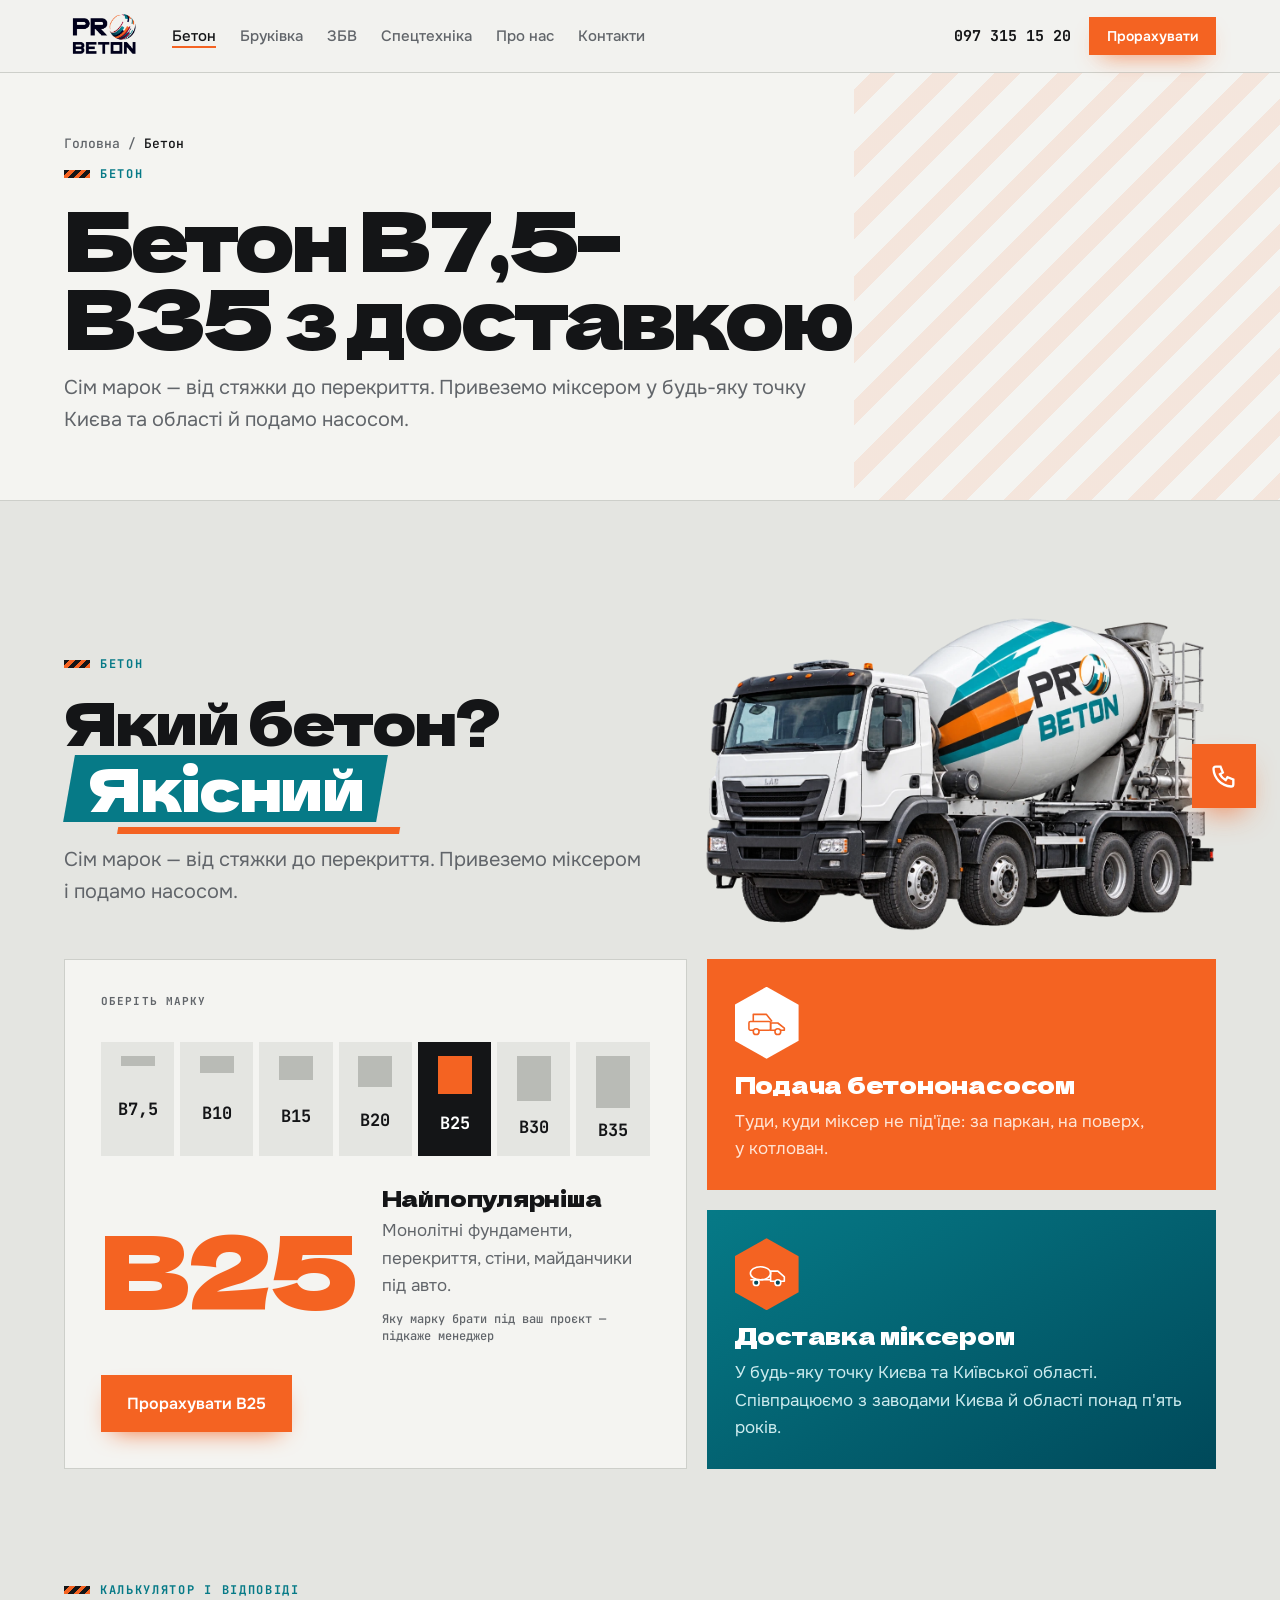
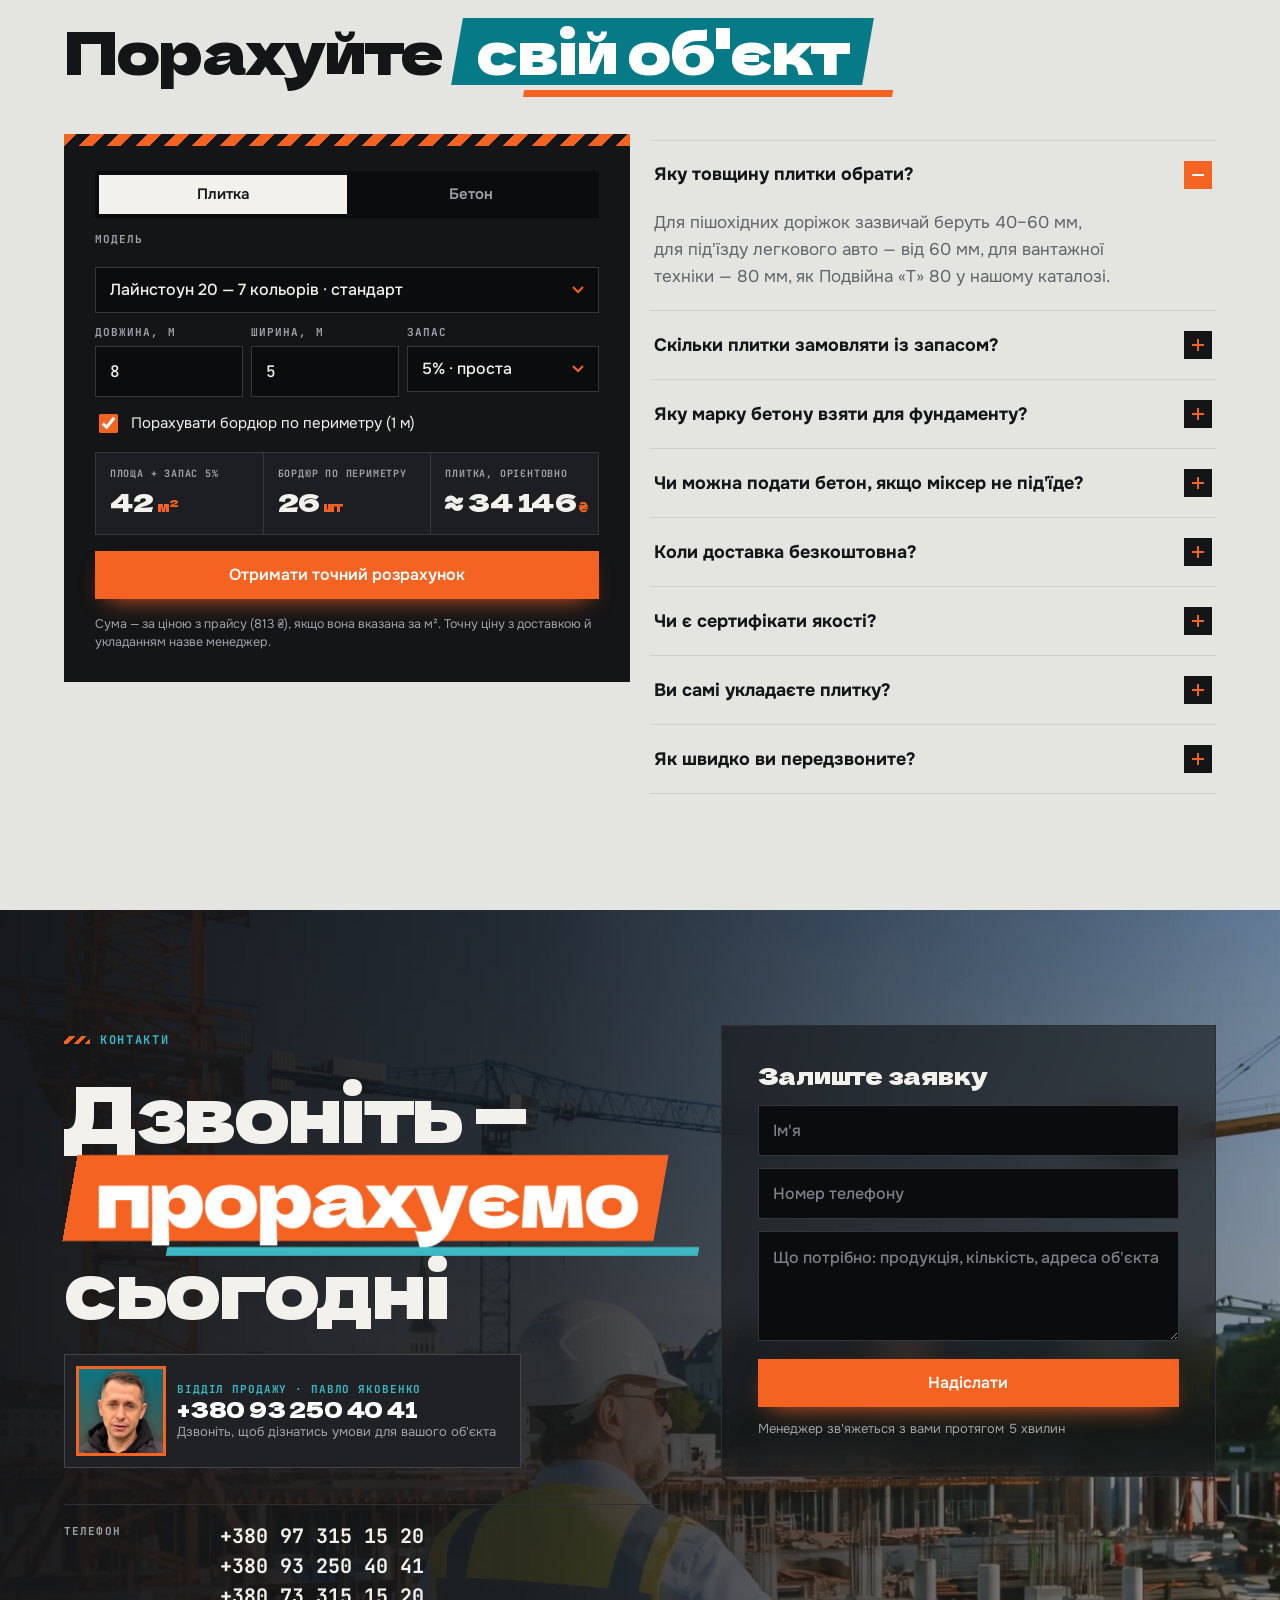
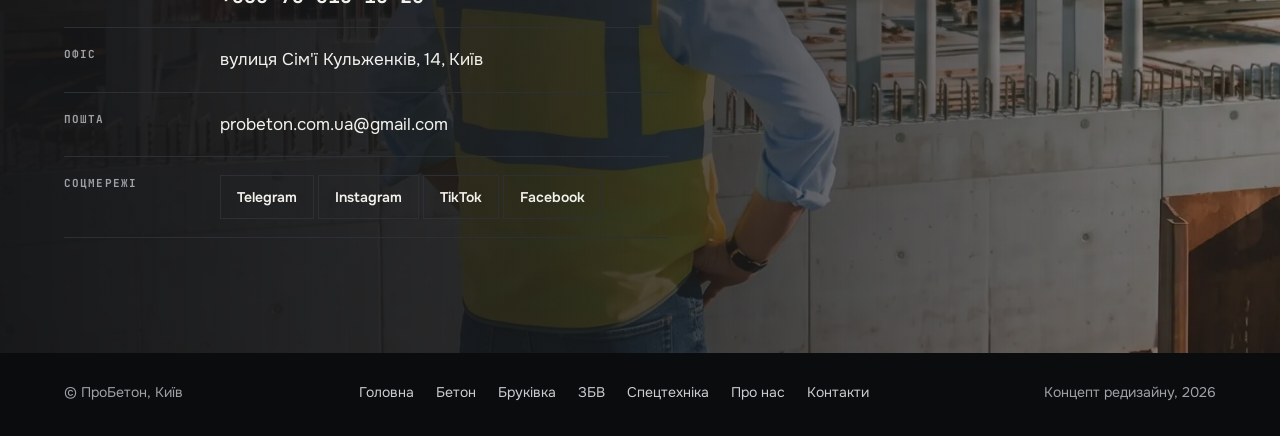
==== beton/index.html @ 4cb4966d "Фон контактів: інженер менший і лівіше, обличчя у вільному місці між карткою менеджера й формою Co-A" ====
<!doctype html>
<html lang="uk">
<head>
<meta charset="utf-8">
<meta name="viewport" content="width=device-width, initial-scale=1, viewport-fit=cover">
<title>Бетон В7,5–В35 з доставкою по Києву — ПроБетон</title>
<meta name="claude:viewport-fit-sides" content="cover">
<meta name="description" content="Бетон усіх марок від В7,5 до В35: доставка міксером і подача бетононасосом по Києву та Київській області.">
<link rel="preconnect" href="https://fonts.googleapis.com">
<link rel="preconnect" href="https://fonts.gstatic.com" crossorigin>
<link rel="stylesheet" href="https://fonts.googleapis.com/css2?family=Dela+Gothic+One&family=Geologica:wght@500;700;800;900&family=Onest:wght@400;500;600;700&family=JetBrains+Mono:wght@500;700&display=swap">
<style>
/* Layout: світлий «бетонний» сайт зі смугами-розділами на всю ширину; темні смуги — для техніки й контактів; помаранчевий — лише дії */
:root{
  --concrete:#E4E5E1;   /* фон — сухий бетон */
  --slab:#F4F4F1;       /* картки — свіжа плита */
  --asphalt:#141517;    /* темні розділи й текст */
  --asphalt-2:#1E2023;
  --mut:#61656A;
  --mut-d:#9EA2A7;
  --line:#CDCFCA;
  --line-d:#2C2F33;
  --signal:#F46322;     /* дії — помаранчевий з логотипу */
  --teal:#067A87;       /* другий акцент — петрольний з логотипу: мітки, інформаційні блоки */
  --teal-lt:#3DB7C2;    /* той самий відтінок для темного тла */
  --teal-deep:#00495A;
  --mark:#F46322;       /* розмітка — з 05.11.2026 помаранчева, як дії (жовтий #F6C21A прибрали: було строкато) */
  /* заголовки — широкий Dela Gothic One (один накреслення, уже жирне); Geologica — запасний для знаків, яких у Dela немає */
  --display:"Dela Gothic One","Geologica","Arial Black",system-ui,sans-serif;
  --body:"Onest","Segoe UI",system-ui,sans-serif;
  --mono:"JetBrains Mono",ui-monospace,Consolas,monospace;
  /* бічні поля: на телефоні 16px, на ширших екранах ростуть разом з вікном */
  --pad:max(16px,5vw,env(safe-area-inset-left,0px));
  --pad-r:max(16px,5vw,env(safe-area-inset-right,0px));
  color-scheme:light;
}
*{box-sizing:border-box}
html{scroll-behavior:smooth;scroll-padding-top:84px}
body{margin:0;overflow-x:clip;background:var(--concrete);color:var(--asphalt);font:400 17px/1.6 var(--body);-webkit-font-smoothing:antialiased}
img{max-width:100%}
[hidden]{display:none!important}
body::before{content:"";position:fixed;inset:0 0 auto;height:env(safe-area-inset-top,0px);z-index:60;background:var(--slab)}
.in{max-width:calc(1360px + 2 * var(--pad));margin:0 auto;padding-left:var(--pad);padding-right:var(--pad-r)}
h1,h2,h3,h4{font-family:var(--display);margin:0;line-height:1.05;text-wrap:balance}
/* у Dela лише одна товщина — не даємо браузеру домальовувати «жирний» */
html{font-synthesis-weight:none}
h2{font-size:clamp(32px,5vw,60px);font-weight:900;letter-spacing:-.03em}
h3{font-size:20px;font-weight:700;letter-spacing:-.01em}
p{margin:0}
a{color:inherit}
.eyebrow{font:700 12px/1 var(--mono);letter-spacing:.14em;text-transform:uppercase;color:var(--teal);display:inline-flex;gap:10px;align-items:center}
:is(.dark,.photo,.hero) .eyebrow{color:var(--teal-lt)}
.eyebrow::before{content:"";width:26px;height:8px;background:repeating-linear-gradient(-45deg,var(--mark) 0 4px,var(--asphalt) 4px 8px)}
.dark .eyebrow::before{background:repeating-linear-gradient(-45deg,var(--mark) 0 4px,transparent 4px 8px)}
.lead{font-size:clamp(17px,1.6vw,20px);color:var(--mut);max-width:58ch}
.dark .lead{color:var(--mut-d)}
.num{font-family:var(--mono);font-variant-numeric:tabular-nums}

.btn{display:inline-flex;align-items:center;justify-content:center;gap:10px;border:0;border-radius:999px;padding:16px 26px;font:600 16px/1 var(--body);cursor:pointer;text-decoration:none;transition:transform .15s ease,background .2s,box-shadow .2s;white-space:nowrap}
.btn:active{transform:scale(.97)}
.btn-or{background:var(--signal);color:#fff;box-shadow:0 10px 24px -12px var(--signal)}
.btn-or:hover{background:#ff7438}
.btn-line{background:transparent;color:inherit;box-shadow:inset 0 0 0 1.5px currentColor}
.btn-line:hover{background:rgba(127,127,127,.12)}
.btn svg{width:18px;height:18px}
:is(a,button,input,select):focus-visible{outline:2px solid var(--signal);outline-offset:3px}

/* ---------- шапка ---------- */
.top{position:sticky;top:env(safe-area-inset-top,0px);z-index:50;background:color-mix(in srgb,var(--slab) 88%,transparent);backdrop-filter:blur(12px);border-bottom:1px solid var(--line)}
.top .in{display:flex;align-items:center;gap:28px;height:72px}
.logo{font:900 20px/1 var(--display);letter-spacing:-.03em;text-decoration:none;display:flex;align-items:center;gap:8px}
.logo img{height:48px;width:auto;display:block}
.top nav{display:flex;gap:24px;font-weight:500;font-size:15px}
.top nav a{text-decoration:none;color:var(--mut);transition:color .2s}
.top nav a:hover{color:var(--asphalt)}
.top .r{margin-left:auto;display:flex;align-items:center;gap:18px}
.top .tel{font:700 15px/1 var(--mono);text-decoration:none}
.top .btn{padding:12px 18px;font-size:14px}

/* ---------- перший екран ---------- */
.hero{padding-block:clamp(40px,7vw,96px);position:relative;overflow:hidden}
/* фото з probeton.com.ua; затемнена лише ліва частина під текстом. Фото збільшене й зсунуте праворуч,
   щоб будівельник було видно в просвіті між текстом і карткою прорахунку */
.hero{color:#fff;background:
  linear-gradient(90deg,rgb(13,14,16) 0%,rgb(13,14,16) 18%,rgba(13,14,16,.88) 30%,rgba(13,14,16,.45) 45%,rgba(13,14,16,0) 59%),
  url(../img/fon-heroi-3.webp) 0% 35%/max(121%,calc((100svh - 60px) * 2.36)) auto no-repeat rgb(13,14,16)}
.hero .lead br.d{display:none}
@media (min-width:1041px){.hero .lead br.d{display:inline}.hero .lead{max-width:none}}
/* головні слова по черзі отримують помаранчеву плашку: бетон → бруківка → техніка */
.hero h1{isolation:isolate}
.cyc{isolation:isolate}
.cyc .w{display:inline-block;position:relative;padding:.02em .2em .1em;margin:0 -.06em;transition:color .4s ease}
.cyc .w::before{content:"";position:absolute;inset:0;z-index:-1;background:var(--signal);transform:skewX(-10deg) scaleX(0);transform-origin:left center;transition:transform .55s cubic-bezier(.7,0,.2,1)}
.cyc .w::after{content:"";position:absolute;left:18%;right:-6%;bottom:-.12em;height:.1em;z-index:-1;background:var(--teal);transform:skewX(-10deg) scaleX(0);transform-origin:left center;transition:transform .45s cubic-bezier(.7,0,.2,1)}
.cyc .w.on::before,.cyc .w.on::after{transform:skewX(-10deg) scaleX(1)}
.cyc .w.on{color:#fff}.cyc .w.on::after{transition-delay:.25s}
.photo .cyc .w.on::after{background:var(--teal-lt)}
.hero h1 .w{display:block;position:relative;width:fit-content;padding:.02em .22em .1em;margin-left:-.22em}
.hero h1 .w::before{content:"";position:absolute;inset:0;z-index:-1;background:var(--signal);transform:skewX(-10deg) scaleX(0);transform-origin:left center;transition:transform .55s cubic-bezier(.7,0,.2,1)}
.hero h1 .w::after{content:"";position:absolute;left:18%;right:-6%;bottom:-.12em;height:.1em;z-index:-1;background:var(--teal);transform:skewX(-10deg) scaleX(0);transform-origin:left center;transition:transform .45s cubic-bezier(.7,0,.2,1)}
.hero h1 .w.on::before{transform:skewX(-10deg) scaleX(1)}
.hero h1 .w.on::after{transform:skewX(-10deg) scaleX(1);transition-delay:.25s}
@media (prefers-reduced-motion:reduce){.hero h1 .w::before,.hero h1 .w::after{transition:none}}
.hero .eyebrow::before{background:repeating-linear-gradient(-45deg,var(--mark) 0 4px,transparent 4px 8px)}
.hero h1{text-shadow:0 6px 40px rgba(0,0,0,.35)}
.hero h1 span.s{color:var(--signal)}
.hero .lead{color:#D9DBDE}
.hero .trust{color:#C3C6CA}
.hero .calc{box-shadow:0 40px 80px -30px rgba(0,0,0,.8),0 0 0 1px rgba(255,255,255,.1);background:rgba(20,21,23,.86);backdrop-filter:blur(14px);-webkit-backdrop-filter:blur(14px)}
.stats-band .stats{margin-top:0;border-top:0;border-bottom:1px solid var(--line)}
.stats-band .stat{padding:clamp(28px,4vw,48px) 12px;text-align:center}
.hero .in{display:grid;grid-template-columns:1.25fr .9fr;gap:clamp(24px,4vw,64px);align-items:start;position:relative;z-index:1}
.hero h1{font-size:clamp(48px,9vw,118px);font-weight:900;letter-spacing:-.045em;line-height:.92;margin-top:22px}
.hero h1 .o{color:var(--signal)}
.hero h1 .s{display:block;font-size:max(18px,.34em);letter-spacing:-.02em;line-height:1.1;font-weight:700;color:var(--mut);margin-top:18px}
.hero .lead{margin-top:26px}
.hero .ctas{display:flex;gap:12px;flex-wrap:wrap;margin-top:32px}
.trust{display:flex;flex-wrap:wrap;gap:8px 22px;margin-top:30px;font-size:14px;color:var(--mut)}
.trust span{display:inline-flex;gap:8px;align-items:center}
.trust span::before{content:"";width:7px;height:7px;background:var(--signal);border-radius:2px}

/* калькулятор */
.calc{background:var(--asphalt);color:#F2F1EC;border-radius:24px;padding:24px;display:grid;gap:18px;box-shadow:0 40px 80px -40px rgba(0,0,0,.6);position:relative}
.calc::before{content:"";position:absolute;left:24px;right:24px;top:-6px;height:12px;border-radius:6px;background:repeating-linear-gradient(-45deg,var(--mark) 0 10px,var(--asphalt) 10px 20px)}
.calc h3{font-size:22px}
.calc .hint{font-size:14px;color:var(--mut-d);margin-top:6px}
.tabs{display:grid;grid-template-columns:1fr 1fr;background:#0B0C0D;border-radius:999px;padding:4px}
.tab{border:0;background:transparent;color:var(--mut-d);font:600 15px/1 var(--body);padding:12px;border-radius:999px;cursor:pointer;transition:background .2s,color .2s}
.tab[aria-selected="true"]{background:#F2F1EC;color:var(--asphalt)}
.calc .lbl{font:700 11px/1 var(--mono);letter-spacing:.1em;text-transform:uppercase;color:var(--mut-d);display:block;margin-bottom:10px}
.chips{display:flex;flex-wrap:wrap;gap:6px}
.chip{border:1px solid #34373C;background:transparent;color:#F2F1EC;font:700 13px/1 var(--mono);padding:9px 11px;border-radius:9px;cursor:pointer;transition:background .15s,border-color .15s}
.chip:hover{border-color:#6A6E74}
.chip[aria-pressed="true"]{background:var(--signal);border-color:var(--signal);color:#fff}
.vol{display:flex;align-items:center;gap:14px}
.vol input{flex:1;min-width:0;accent-color:var(--signal)}
.vol output{font:700 24px/1 var(--mono);min-width:6ch;text-align:right}
.check{display:flex;gap:10px;align-items:center;font-size:15px;cursor:pointer}
.check input{width:19px;height:19px;accent-color:var(--signal)}
.two{display:grid;grid-template-columns:1fr 1fr;gap:8px}
.field{width:100%;background:#0B0C0D;border:1px solid #34373C;border-radius:12px;color:#F2F1EC;font:500 16px/1 var(--body);padding:14px}
.field::placeholder{color:#7C8086}
.calc .btn{width:100%}
.calc .sum{font:500 13px/1.4 var(--mono);color:var(--mut-d)}
.ok{background:#13281C;border:1px solid #2E6043;color:#C3EDD2;border-radius:12px;padding:14px;font-size:14px}

/* цифри */
.stats{margin-top:clamp(40px,6vw,80px);border-top:1px solid var(--line);position:relative;z-index:1}
.stats .in{display:grid;grid-template-columns:repeat(4,1fr)}
.stat{padding:28px 24px 30px 0;border-right:1px solid var(--line);min-width:0}
.stat + .stat{padding-left:24px}
.stat:last-child{border-right:0}
.stat b{display:block;font:900 clamp(26px,3.6vw,50px)/1 var(--display);letter-spacing:-.04em;white-space:nowrap}
.stat b small{font-size:.42em;color:var(--signal);letter-spacing:0;margin-left:2px}
.stat span{display:block;margin-top:10px;color:var(--mut);font-size:15px}

/* біжучий рядок */
.ticker{background:var(--signal);color:#fff;overflow:hidden;white-space:nowrap;border-block:2px solid var(--asphalt)}
.ticker div{display:inline-flex;gap:40px;padding-block:16px;font:900 clamp(18px,2.4vw,28px)/1 var(--display);letter-spacing:-.01em;animation:run 32s linear infinite}
.ticker span{display:inline-flex;gap:40px;align-items:center}
.ticker span::after{content:"";width:14px;height:14px;background:var(--asphalt);transform:rotate(45deg)}
@keyframes run{to{transform:translateX(-50%)}}

/* розділи */
.band{padding-block:clamp(64px,9vw,120px)}
.band-head{display:grid;grid-template-columns:1fr auto;gap:24px;align-items:end;margin-bottom:clamp(32px,4vw,56px)}
.band-head > div{display:grid;gap:18px;min-width:0}
.dark{background:var(--asphalt);color:#F2F1EC}

/* ---------- бетон ---------- */
.beton{display:grid;grid-template-columns:1.1fr .9fr;gap:20px}
.grades{background:var(--slab);border:1px solid var(--line);border-radius:24px;padding:clamp(20px,3vw,36px);display:grid;gap:26px;min-width:0}
.gscale{display:grid;grid-template-columns:repeat(7,1fr);gap:6px}
.g{border:0;cursor:pointer;border-radius:12px;padding:14px 4px 12px;background:var(--concrete);display:grid;gap:10px;justify-items:center;font:700 clamp(13px,1.5vw,17px)/1 var(--mono);color:var(--asphalt);transition:background .2s,color .2s,transform .15s}
.g i{display:block;width:100%;max-width:34px;border-radius:4px;background:#B9BBB6;transition:background .2s}
.g:hover{transform:translateY(-2px)}
.g[aria-pressed="true"]{background:var(--asphalt);color:#fff}
.g[aria-pressed="true"] i{background:var(--signal)}
.gout{display:grid;grid-template-columns:auto 1fr;gap:20px 28px;align-items:center}
.gout .big{font:900 clamp(56px,8vw,104px)/.9 var(--display);letter-spacing:-.05em;color:var(--signal)}
.gout h3{font-size:22px}
.gout p{color:var(--mut);margin-top:8px}
.gout small{display:block;margin-top:12px;font:500 12px/1.4 var(--mono);color:var(--mut)}
.side{display:grid;gap:20px}
.feat{border-radius:24px;padding:28px;display:grid;gap:12px;align-content:start;min-width:0}
.feat.or{background:var(--signal);color:#fff}
.feat.or p{color:#FFE5D6}
.feat.sl{background:linear-gradient(150deg,var(--teal) 0%,var(--teal-deep) 100%);color:#fff}
.feat.sl p{color:#CDEBEE}
.feat.sl svg *{stroke:#fff}
.feat.sl svg circle{fill:var(--teal-deep)}
.feat h3{font-size:24px}
.feat svg{width:54px;height:36px}

/* ---------- бруківка ---------- */
.show{display:grid;grid-template-columns:1.3fr 1fr;border-radius:28px;overflow:hidden;background:var(--slab);border:1px solid var(--line);margin-bottom:24px}
.pave{min-height:460px;position:relative;background:#2A2B2D;overflow:hidden}
/* двір: справжній фрагмент викладки з каталогу, повторений у реальному масштабі (--bs — ширина одного фрагмента) */
.pave .tex{position:absolute;inset:0;background-repeat:repeat;background-position:center;background-size:var(--bs,50%) auto;transition:opacity .35s ease}
.pave .tex.fade{opacity:0}
.msel{display:flex;flex-wrap:wrap;gap:6px}
.msel button{border:1px solid var(--line);background:var(--concrete);font:700 13px/1 var(--body);padding:9px 12px;cursor:pointer;color:var(--asphalt);white-space:nowrap;transition:background .2s,color .2s,border-color .2s}
.msel button:hover{border-color:var(--signal)}
.msel button[aria-pressed="true"]{background:var(--signal);border-color:var(--signal);color:#fff}
.hsel[hidden]{display:none}
/* телефон: моделі в один ряд, квадратики кольорів — як у картках каталогу */
@media (max-width:680px){
  .msel{display:grid;grid-template-columns:repeat(4,minmax(0,1fr));gap:4px}
  .msel button{font-size:11px;line-height:1.15;padding:8px 2px;white-space:normal;text-align:center;letter-spacing:-.01em;min-width:0}
  .sws{gap:6px}
  .sws .sw{width:30px;height:30px;border-width:2px}
}
.pave img.fade{opacity:0}
.pave .lab{position:absolute;left:20px;bottom:20px;z-index:1;background:rgba(20,21,23,.82);color:#fff;border-radius:999px;padding:10px 16px;font:700 13px/1 var(--mono);backdrop-filter:blur(6px)}
.show .info{padding:clamp(24px,3vw,44px);display:grid;gap:18px;align-content:start;min-width:0}
.show h3{font-size:clamp(30px,3.4vw,44px);font-weight:900;letter-spacing:-.03em}
.show .info > p{color:var(--mut)}
.sws{display:flex;flex-wrap:wrap;gap:10px}
.sw{width:48px;height:48px;border-radius:12px;border:3px solid var(--slab);background-size:300%;background-position:center;box-shadow:0 0 0 1px var(--line);cursor:pointer;padding:0;transition:transform .15s,box-shadow .15s}
.sw:hover{transform:scale(1.08)}
.sw[aria-pressed="true"]{box-shadow:0 0 0 2px var(--asphalt)}
.cname{font-size:15px;color:var(--mut)} .cname b{color:var(--asphalt);text-transform:capitalize}
.hsel{display:inline-grid;grid-template-columns:1fr 1fr;background:var(--concrete);border-radius:999px;padding:4px;justify-self:start}
.hsel button{border:0;background:transparent;font:700 13px/1 var(--mono);padding:10px 16px;border-radius:999px;cursor:pointer;color:var(--mut)}
.hsel button[aria-pressed="true"]{background:var(--asphalt);color:#fff}
.price{display:flex;align-items:baseline;gap:12px;flex-wrap:wrap}
.price b{font:900 44px/1 var(--display);letter-spacing:-.03em}
.price span{font:500 13px/1.3 var(--mono);color:var(--mut)}

.filters{display:flex;flex-wrap:wrap;gap:8px;margin-bottom:18px}
.fl{border:1px solid var(--line);background:var(--slab);font:600 14px/1 var(--body);padding:11px 16px;border-radius:999px;cursor:pointer;color:var(--asphalt)}
.fl[aria-pressed="true"]{background:var(--asphalt);border-color:var(--asphalt);color:#fff}
.grid{display:grid;grid-template-columns:repeat(auto-fill,minmax(min(100%,250px),1fr));gap:14px}
.card{background:var(--slab);border:1px solid var(--line);border-radius:20px;padding:14px 14px 18px;display:grid;gap:12px;align-content:start;transition:transform .45s cubic-bezier(.22,.61,.36,1),box-shadow .45s ease;min-width:0}
.card:hover{transform:translateY(-4px);box-shadow:0 20px 40px -24px rgba(0,0,0,.35)}
.card .ph{aspect-ratio:16/10;max-width:100%;border-radius:12px;position:relative;overflow:hidden}
.card .ph{background:#fff}
.card .ph img{width:100%;height:100%;object-fit:cover;display:block;transition:transform .8s cubic-bezier(.22,.61,.36,1)}
.card .ph.fit img{object-fit:contain;padding:10px}
.ph.tex{background-repeat:repeat;background-position:center;transition:opacity .25s ease}
.card:hover .ph img{transform:scale(1.06)}
.card .dims{font:500 12px/1 var(--mono);color:var(--mut)}
.card h4{font:700 17px/1.25 var(--body)}
.dots{display:flex;gap:6px;flex-wrap:wrap}
.dots i{width:16px;height:16px;border-radius:50%;box-shadow:inset 0 0 0 1px rgba(0,0,0,.15)}
.card .bot{display:flex;justify-content:space-between;align-items:center;gap:10px;padding-top:12px;border-top:1px dashed var(--line)}
.card .bot b{font:900 20px/1 var(--display);letter-spacing:-.02em}
.card .bot b.q{font:600 14px/1.2 var(--body);color:var(--mut)}
.card .add{border:0;background:var(--asphalt);color:#fff;width:40px;height:40px;border-radius:50%;cursor:pointer;font-size:20px;line-height:1;flex:none}
.card .add:hover{background:var(--signal)}
.foot-note{margin-top:18px;font:500 12px/1.5 var(--mono);color:var(--mut)}

/* ---------- ЗБВ ---------- */
.zbv{display:grid;grid-template-columns:repeat(3,1fr);gap:14px}
.zb{background:var(--slab);border:1px solid var(--line);border-radius:24px;padding:26px;display:grid;gap:16px;align-content:start;min-width:0}
.zb svg{width:100%;height:120px}
.zb p{color:var(--mut);font-size:15px}

/* ---------- техніка ---------- */
.fleet{display:grid;grid-template-columns:repeat(3,1fr);gap:1px;background:var(--line-d);border:1px solid var(--line-d);border-radius:28px;overflow:hidden}
.mach{background:var(--asphalt);padding:clamp(22px,2.6vw,34px);display:grid;gap:14px;align-content:start;transition:background .25s;min-width:0}
.mach:hover{background:var(--asphalt-2)}
.mach svg{width:84px;height:52px}
.mach h3{font-size:22px}
.mach p{color:var(--mut-d);font-size:15px}
.mach a{font-weight:600;font-size:15px;color:var(--signal);text-decoration:none;margin-top:4px}
.mach.hl{background:var(--signal);color:#fff}
.mach.hl p{color:#FFE5D6}
.mach.hl a{color:#fff}
.mach.hl svg *{stroke:#fff}

/* ---------- як працюємо ---------- */
.flow{display:grid;grid-template-columns:repeat(4,1fr);gap:14px;counter-reset:f;list-style:none;padding:0;margin:0}
.flow li{counter-increment:f;background:var(--slab);border:1px solid var(--line);border-radius:24px;padding:26px;display:grid;gap:12px;align-content:start;position:relative;min-width:0}
.flow li::before{content:counter(f,decimal-leading-zero);font:700 15px/1 var(--mono);color:var(--signal)}
.flow li p{color:var(--mut);font-size:15px}
.flow li.now{background:var(--asphalt);color:#fff;border-color:var(--asphalt)}
.flow li.now p{color:var(--mut-d)}
.flow .t{font:900 34px/1 var(--display);letter-spacing:-.03em}

/* нам довіряють */
.partners{padding-block:clamp(56px,7vw,100px) clamp(24px,3vw,40px)}
.partners-head{display:grid;justify-items:center;text-align:center;gap:18px;margin-bottom:clamp(28px,4vw,48px)}
.pmq{overflow:hidden;border-block:1px solid var(--line);padding-block:28px;-webkit-mask-image:linear-gradient(90deg,transparent,#000 8%,#000 92%,transparent);mask-image:linear-gradient(90deg,transparent,#000 8%,#000 92%,transparent)}
.pmq-row{display:inline-flex;gap:20px;padding-right:20px;white-space:nowrap;animation:run 40s linear infinite}
.pmq:hover .pmq-row{animation-play-state:paused}
.pl{display:inline-flex;align-items:center;justify-content:center;min-width:240px;height:96px;padding:0 32px;background:var(--slab);border:1px solid var(--line);font:800 20px/1 var(--display);color:#8F949A;transition:color .2s,border-color .2s}
.pl:hover{color:var(--asphalt);border-color:var(--signal)}
@media (prefers-reduced-motion:reduce){.pmq-row{animation:none}}

/* переваги */
.partners-head .lead{max-width:60ch}
.adv{display:grid;grid-template-columns:repeat(3,minmax(0,1fr));gap:20px}
.advc{display:flex;gap:22px;align-items:flex-start;background:var(--slab);border:1px solid var(--line);padding:clamp(24px,2.6vw,36px);transition:background .4s ease,border-color .4s ease,color .4s ease,transform .45s cubic-bezier(.22,.61,.36,1);min-width:0}
.advc > div{display:grid;gap:12px;min-width:0;flex:1}
.advc small{display:flex;align-items:center;gap:14px;font:700 14px/1 var(--mono);color:var(--mut)}
.advc small::after{content:"";flex:1;height:1px;background:var(--line)}
.advc h3{font:800 clamp(20px,1.8vw,25px)/1.15 var(--display);letter-spacing:-.02em}
.advc p{color:var(--mut);font-size:16px;line-height:1.55}
.advi{flex:none;width:60px;height:60px;display:grid;place-items:center;background:#FDE6DA;color:var(--signal);transition:background .3s,color .3s}
.advi svg{width:26px;height:26px;fill:none;stroke:currentColor;stroke-width:1.8;stroke-linecap:round;stroke-linejoin:round}
.advc:hover{background:var(--signal);border-color:var(--signal);color:#fff;transform:translateY(-4px)}
.advc:hover p,.advc:hover small{color:#FFE5D6}
.advc:hover small::after{background:rgba(255,255,255,.4)}
.advc:hover .advi{background:#fff;color:var(--signal)}
@media (max-width:1040px){.adv{grid-template-columns:1fr 1fr}}
@media (max-width:640px){.adv{grid-template-columns:1fr}.advc{gap:16px}}

/* як ми працюємо — кроки з перемиканням; на телефоні замість кнопок кроків — стрілки */
.stp-nav{display:none;align-items:center;gap:10px}
.stp-arr{flex:none;width:52px;height:52px;border:0;background:var(--signal);color:#fff;display:grid;place-items:center;cursor:pointer;transition:background .3s ease}
.stp-arr:active{background:#ff7438}
.stp-arr svg{width:24px;height:24px;fill:none;stroke:currentColor;stroke-width:2.4;stroke-linecap:round;stroke-linejoin:round}
.stp-cap{flex:1;display:grid;gap:4px;text-align:center;color:#fff;min-width:0}
.stp-cap b{font-size:18px;letter-spacing:.06em}
.stp-cap span{font-size:13px;color:#D7D9DC}
@media (max-width:1040px){.stp-tabs{display:none!important}.stp-nav{display:flex}}
.stp{display:grid;gap:18px}
.stp-tabs{display:grid;grid-template-columns:repeat(4,minmax(0,1fr));gap:14px}
.stp-tab{display:flex;align-items:center;gap:16px;padding:20px;text-align:left;cursor:pointer;color:#fff;font:inherit;background:rgba(255,255,255,.1);border:1px solid rgba(255,255,255,.18);backdrop-filter:blur(14px);-webkit-backdrop-filter:blur(14px);transition:background .25s,border-color .25s,transform .25s;position:relative;overflow:hidden;min-width:0}
.stp-tab:hover{background:rgba(255,255,255,.18);transform:translateY(-2px)}
.stp-tab span{display:grid;gap:6px;min-width:0}
.stp-tab small{font:700 12px/1 var(--mono);letter-spacing:.14em;text-transform:uppercase;color:#C3C6CA}
.stp-tab b{font:800 19px/1.15 var(--display)}
.stp-tab.on{background:var(--signal);border-color:var(--signal)}
.stp-tab.on small{color:#FFE5D6}
.stp-tab::after{content:"";position:absolute;left:0;bottom:0;height:3px;width:0;background:var(--asphalt)}
.stp-tab.on.run::after{animation:stpbar var(--stp-dur,6s) linear forwards}
@keyframes stpbar{to{width:100%}}
.stp-ic{flex:none;width:48px;height:48px;display:grid;place-items:center;background:rgba(255,255,255,.14)}
.stp-tab.on .stp-ic{background:var(--asphalt)}
.stp-ic svg{width:24px;height:24px;fill:none;stroke:currentColor;stroke-width:1.8;stroke-linecap:round;stroke-linejoin:round}
.stp-panel{display:grid;grid-template-columns:minmax(0,.75fr) minmax(0,1.6fr);background:var(--slab);color:var(--asphalt);min-height:340px}
.stp-side{background:var(--asphalt);color:#fff;padding:clamp(28px,4vw,56px);display:flex;flex-direction:column;align-items:flex-start;gap:16px}
.stp-n{font:900 clamp(72px,9vw,128px)/.85 var(--display);letter-spacing:-.05em;color:var(--signal)}
.stp-ic.big{width:72px;height:72px;background:var(--mark);color:var(--asphalt);margin-top:8px}
.stp-ic.big svg{width:34px;height:34px}
.stp-side small{margin-top:auto;font:700 12px/1 var(--mono);letter-spacing:.16em;text-transform:uppercase;color:#9A9EA3}
.stp-side span{font:800 22px/1.2 var(--display)}
.stp-body{padding:clamp(28px,4vw,56px);display:grid;gap:20px;align-content:start}
.stp-body h3{font:900 clamp(30px,3.4vw,46px)/1 var(--display);letter-spacing:-.03em}
.stp-body p{font-size:clamp(16px,1.4vw,19px);line-height:1.55;color:var(--mut);max-width:62ch}
.stp-ok{list-style:none;margin:8px 0 0;padding:0;display:grid;grid-template-columns:repeat(3,minmax(0,1fr));gap:12px}
.stp-ok li{display:flex;align-items:center;gap:10px;background:#fff;border:1px solid var(--line);padding:16px 18px;font-weight:600;font-size:15px;min-width:0}
.stp-ok li::before{content:"";flex:none;width:18px;height:10px;border-left:2.5px solid var(--signal);border-bottom:2.5px solid var(--signal);transform:rotate(-45deg) translate(2px,-2px)}
.stp-side > *,.stp-body > *{transition:opacity .25s ease,translate .25s ease}
.stp-panel.swap .stp-side > *,.stp-panel.swap .stp-body > *{opacity:0;translate:0 10px}
@media (max-width:1040px){
  .stp-tabs{grid-template-columns:repeat(4,minmax(220px,1fr));overflow-x:auto;scroll-snap-type:x mandatory;padding-bottom:4px}
  .stp-tab{scroll-snap-align:start}
  .stp-panel{grid-template-columns:1fr}
  .stp-side{flex-direction:row;flex-wrap:wrap;align-items:center}
  .stp-side small{margin-top:0;width:100%}
  .stp-ok{grid-template-columns:1fr}
}

/* фото-розділи: оригінальні фони з probeton.com.ua без розмиття */
.photo{color:#fff;background:linear-gradient(180deg,rgba(14,15,17,.35) 0%,rgba(14,15,17,.55) 45%,rgba(14,15,17,.92) 100%),url(../img/fon-komanda.webp) center 30%/cover no-repeat var(--asphalt);padding-top:clamp(120px,18vw,260px)}
.photo .eyebrow::before{background:repeating-linear-gradient(-45deg,var(--mark) 0 4px,transparent 4px 8px)}
.photo h2{text-shadow:0 4px 30px rgba(0,0,0,.4)}
.photo .flow li{background:rgba(255,255,255,.1);border-color:rgba(255,255,255,.18);backdrop-filter:blur(14px);-webkit-backdrop-filter:blur(14px);color:#fff}
.photo .flow li p{color:#D7D9DC}
.photo .flow li.now{background:var(--signal);border-color:var(--signal)}
.photo .flow li.now::before{color:#fff}
.photo .flow li.now p{color:#FFE5D6}
#kontakty{background:linear-gradient(90deg,rgba(20,21,23,.96) 0%,rgba(20,21,23,.82) 42%,rgba(20,21,23,.25) 100%),url(../img/fon-krany-2.webp) calc(36vw - 557px) center/auto 100% no-repeat var(--asphalt)}
/* якщо перед контактами блок з фото («Як ми працюємо») — контакти на суцільному тлі, щоб не йшли два фото поспіль */
#kontakty.plain{background:var(--asphalt)}
#kontakty .form{background:rgba(20,21,23,.62);backdrop-filter:blur(16px);-webkit-backdrop-filter:blur(16px);align-self:start}
.lines .v.soc{display:flex}

/* ---------- про нас ---------- */
.about > *{min-width:0}
.about{display:grid;grid-template-columns:minmax(0,1fr);gap:clamp(36px,4.5vw,64px);align-items:start}
.story{display:grid;grid-template-columns:1.15fr 1fr;gap:14px clamp(24px,5vw,80px);font-size:18px;align-items:start}
.story p:first-child{grid-row:span 2}
.story p{color:var(--mut)}
.story p:first-child{color:var(--asphalt);font-size:clamp(20px,2vw,24px);line-height:1.45;font-weight:500}
.team{display:grid;grid-template-columns:repeat(3,1fr);gap:clamp(12px,1.8vw,24px)}
.person{margin:0;position:relative;border-radius:28px;overflow:hidden;aspect-ratio:4/5;max-width:100%;background:var(--asphalt);min-width:0}
.person img{width:100%;height:100%;object-fit:cover;object-position:50% 0;display:block;transition:transform .6s ease}
.person:hover img{transform:scale(1.04)}
.person figcaption{position:absolute;inset:auto 0 0;padding:90px clamp(16px,2vw,28px) clamp(16px,2vw,26px);color:#fff;background:linear-gradient(rgba(0,36,46,0),rgba(0,36,46,.82) 45%,rgba(0,30,38,.96))}
.person{background:var(--teal-deep)}
.person b{font:800 clamp(18px,1.7vw,24px)/1.15 var(--display);letter-spacing:-.01em;display:block}
.person span{font-size:clamp(13px,1.1vw,16px);color:#C9E4E7;display:block;margin-top:6px;line-height:1.3}
#tekhnika{position:relative}
#tekhnika .in{position:relative}
.loader{position:absolute;right:var(--pad-r);top:clamp(-170px,-11vw,-80px);width:min(44vw,560px);height:auto;pointer-events:none;z-index:2;filter:drop-shadow(0 34px 40px rgba(0,0,0,.55))}
.tech-head{padding-right:min(40vw,520px);grid-template-columns:1fr}
.tech-head .btn{justify-self:start}
.objs{display:grid;grid-template-columns:repeat(4,1fr);gap:14px;margin-top:clamp(40px,5vw,64px)}
.obj{aspect-ratio:4/5;max-width:100%;border-radius:20px;border:2px dashed var(--line);display:grid;place-items:end start;padding:18px;background:repeating-linear-gradient(-45deg,transparent 0 14px,rgba(0,0,0,.03) 14px 28px)}
.obj span{font:500 12px/1.4 var(--mono);color:var(--mut)}
.obj b{display:block;font:700 15px/1.3 var(--body);color:var(--asphalt);margin-bottom:4px}

/* ---------- контакти ---------- */
.contact{display:grid;grid-template-columns:1.1fr .9fr;gap:clamp(24px,4vw,64px)}
.contact h2{font-size:clamp(36px,6vw,80px)}
.contact h2 .o{color:var(--signal)}
.lines{display:grid;gap:0;margin-top:36px;border-top:1px solid var(--line-d)}
.lines > div{display:grid;grid-template-columns:140px 1fr;gap:16px;padding-block:18px;border-bottom:1px solid var(--line-d)}
.lines dt,.lines .k{font:700 11px/1.6 var(--mono);letter-spacing:.1em;text-transform:uppercase;color:var(--mut-d)}
.lines .v{font-size:17px;display:grid;gap:4px;min-width:0;overflow-wrap:anywhere}
.lines .v a{text-decoration:none}
.lines .v a:hover{color:var(--signal)}
.lines .tels a{font:700 20px/1.3 var(--mono)}
.soc{display:flex;gap:10px;flex-wrap:wrap}
.soc a{display:inline-flex;align-items:center;gap:8px;border:1px solid var(--line-d);border-radius:999px;padding:10px 16px;text-decoration:none;font-size:14px;font-weight:600;transition:border-color .2s,color .2s}
.soc a:hover{border-color:var(--signal);color:var(--signal)}
.form{background:var(--asphalt-2);border:1px solid var(--line-d);border-radius:28px;padding:clamp(22px,3vw,36px);display:grid;gap:12px;align-content:start}
.form h3{font-size:24px;margin-bottom:6px}
.form textarea{min-height:110px;resize:vertical;font-family:var(--body);line-height:1.5}
.form .btn{width:100%;margin-top:6px}
.form small{color:var(--mut-d);font-size:13px}

footer{background:#0B0C0D;color:var(--mut-d);font-size:14px}
footer .in{display:flex;flex-wrap:wrap;gap:16px 32px;justify-content:space-between;padding-block:28px 32px}

.mbar{display:none}

@media (max-width:1040px){
  .top nav{display:none}
  .hero .in,.beton,.show,.about,.contact,.story{grid-template-columns:1fr}
  .story p:first-child{grid-row:auto}
  .fleet{grid-template-columns:1fr 1fr}
  .flow{grid-template-columns:1fr 1fr}
  .zbv{grid-template-columns:1fr 1fr 1fr}
  .objs{grid-template-columns:1fr 1fr}
  .pave{min-height:280px}
}
@media (max-width:680px){
  body{font-size:16px;padding-bottom:calc(76px + env(safe-area-inset-bottom,0px))}
  .top .tel,.top .btn{display:none}
  .stats .in{grid-template-columns:1fr 1fr}
  .stat{padding:22px 12px 22px 0}
  .stat + .stat{padding-left:12px}
  .stat:nth-child(2){border-right:0}
  .stat:nth-child(3){padding-left:0}
  .stat:nth-child(-n+2){border-bottom:1px solid var(--line)}
  .hero{background:linear-gradient(180deg,rgba(13,14,16,.55) 0%,rgba(13,14,16,.86) 34%,rgba(13,14,16,.96) 60%),url(../img/fon-heroi-3.webp) 34% 0/auto 520px no-repeat var(--asphalt)}
  .band-head{grid-template-columns:1fr}
  .gscale{grid-template-columns:repeat(4,1fr)}
  .gout{grid-template-columns:1fr}
  .fleet,.flow,.zbv{grid-template-columns:1fr}
  .grid{grid-template-columns:1fr 1fr;gap:10px}
  .team{grid-template-columns:repeat(3,72%);overflow-x:auto;scroll-snap-type:x mandatory;padding-bottom:6px}
  .person{scroll-snap-align:start}
  .loader{position:static;width:100%;max-width:420px;margin:-90px 0 8px auto;display:block}
  .tech-head{padding-right:0}
  .card{padding:10px 10px 14px;border-radius:16px}
  .card h4{font-size:15px}
  .card .bot b{font-size:16px}
  .card .add{width:34px;height:34px}
  .stat b{font-size:clamp(22px,7vw,30px)}
  .two{grid-template-columns:1fr}
  .lines > div{grid-template-columns:1fr;gap:6px}
  .mbar{display:grid;grid-template-columns:1.2fr 1fr 1fr;gap:6px;position:fixed;left:0;right:0;bottom:0;z-index:55;
    padding:10px max(10px,env(safe-area-inset-right,0px)) calc(10px + env(safe-area-inset-bottom,0px)) max(10px,env(safe-area-inset-left,0px));
    background:color-mix(in srgb,var(--asphalt) 94%,transparent);backdrop-filter:blur(10px)}
  .mbar a{display:grid;place-items:center;padding:14px 4px;border-radius:14px;background:#2A2C30;color:#fff;font:600 14px/1 var(--body);text-decoration:none}
  .mbar a:first-child{background:var(--signal)}
}
/* ---------- перший екран — рівно на висоту вікна (десктоп) ---------- */
@media (min-width:1041px){
  .hero{min-height:calc(100svh - var(--hh,73px));display:flex;flex-direction:column;padding-block:clamp(20px,5vh,64px)}
  /* ліва колонка на висоту картки: напис «Дилер…» — урівень з верхом картки, кнопки — урівень з низом */
  .hero > .in{flex:1;align-items:center;align-content:center;width:100%}
  .hero > .in > div:first-child{align-self:stretch;display:flex;flex-direction:column;align-items:flex-start}
  .hero .calc{align-self:stretch;align-content:space-between}
  .hero .ctas{margin-top:auto!important;padding-top:clamp(16px,3vh,32px)}
  .hero .trust{display:none}
  .hero h1{font-size:clamp(48px,min(7.4vw,11.5vh),132px);margin-top:clamp(10px,2vh,22px)}
  .hero h1 .s{margin-top:clamp(8px,1.6vh,18px)}
  .hero .lead{margin-top:clamp(12px,2.2vh,26px);font-size:clamp(16px,2.1vh,20px)}
  .hero .ctas{margin-top:clamp(16px,3vh,32px)}
  .hero .trust{margin-top:clamp(12px,2.4vh,30px)}
  .hero .stats{margin-top:clamp(16px,3.5vh,48px)}
  .hero .stat{padding-block:clamp(12px,2.4vh,28px)}
}
@media (min-width:1041px) and (max-height:820px){
  .hero .trust,.calc .hint{display:none}
  .calc{gap:12px;padding:20px}
  .field{padding:11px}
  .hero .stat span{font-size:13px;margin-top:6px}
}

/* ---------- стилістика банера: похилі плашки, шестикутники, діагональні смуги ---------- */
.slant{display:inline-block;position:relative;background:var(--teal);color:#fff;padding:.02em .32em .1em;transform:skewX(-10deg);margin-left:.08em}
.slant > span{display:inline-block;transform:skewX(10deg)}
.slant::after{content:"";position:absolute;left:18%;right:-8%;bottom:-.2em;height:.12em;background:var(--signal)}
.hex{--hx:var(--teal);display:grid;place-items:center;width:64px;height:72px;background:var(--hx);clip-path:polygon(50% 0,100% 25%,100% 75%,50% 100%,0 75%,0 25%)}
.hex svg{width:40px!important;height:26px!important}
.hex svg *{stroke:#fff}
.hex svg circle{fill:var(--hx)}
.hex.or{--hx:var(--signal)}
.hex.wh{--hx:#fff}
.hex.wh svg *{stroke:var(--signal)}
.hex.wh svg circle{fill:#fff}
.mixer-art{position:relative;width:min(40vw,560px);max-width:100%;justify-self:end;margin-bottom:-24px}
#beton{position:relative;overflow:hidden}
#beton > .in{position:relative;z-index:1}
.stripes{position:absolute;inset:0;pointer-events:none}
.stripes i{position:absolute;top:-4%;bottom:-4%;transform:skewX(-22deg);transform-origin:bottom}
.stripes i:nth-child(1){left:63%;width:max(150px,13vw);background:var(--signal)}
.stripes i:nth-child(2){left:calc(63% + max(150px,13vw) + 1.4vw);width:max(56px,5vw);background:var(--teal)}
.stripes i:nth-child(3){left:calc(63% + max(150px,13vw) + 7.6vw);width:max(20px,1.8vw);background:var(--asphalt)}
.slant{line-height:1;margin-block:.06em}
.slant.or{background:var(--signal)}
.slant.or::after{background:var(--teal)}
.dark .slant.or::after,.photo .slant.or::after{background:var(--teal-lt)}
@media (max-width:1040px){.stripes i:nth-child(1){left:55%}.stripes{opacity:.9}.stripes i{top:-2%;bottom:auto;height:46%}}
.mixer-art img{position:relative;width:100%;height:auto;display:block}
#tekhnika::before{content:"";position:absolute;top:0;right:0;width:min(62vw,900px);height:min(36vw,440px);pointer-events:none;
  background:linear-gradient(118deg,transparent 0 34%,var(--teal) 34% 46%,transparent 46% 51%,var(--signal) 51% 60%,transparent 60% 64%,rgba(255,255,255,.06) 64% 67%,transparent 67%);opacity:.9}
.loader{scale:-1 1}
/* наведення: картка стає помаранчевою, як перша, іконка — біла */
.mach,.flow li{transition:background .4s ease,border-color .4s ease,color .4s ease,transform .45s cubic-bezier(.22,.61,.36,1)}
.hex{transition:background .3s ease}
.hex svg *{transition:stroke .3s ease,fill .3s ease}
.mach:hover{background:var(--signal);color:#fff}
.mach:hover p{color:#FFE5D6}
.mach:hover a{color:#fff}
.mach:hover .hex{--hx:#fff}
.mach:hover .hex svg *{stroke:var(--signal)}
.mach:hover .hex svg circle{fill:#fff}
.photo .flow li:hover{background:var(--signal);border-color:var(--signal);transform:translateY(-4px)}
.photo .flow li:hover::before{color:#fff}
.photo .flow li:hover p{color:#FFE5D6}
/* картка менеджера відділу продажу (як на старому сайті) */
.tech-cta{display:flex;flex-wrap:wrap;gap:14px 18px;align-items:center}
.mgr{display:inline-flex;align-items:center;gap:14px;padding:8px 22px 8px 8px;border-radius:999px;background:#1F2124;border:1px solid rgba(255,255,255,.16);color:#fff;position:relative;z-index:3;text-decoration:none;max-width:100%;transition:border-color .25s,background .25s}
.mgr:hover{border-color:var(--signal);background:#2A221E}
.mgr-ph{flex:none;width:64px;height:64px;border-radius:50%;background:url(../img/team-pavlo-color.webp) 50% 21%/205% auto no-repeat var(--teal-deep);box-shadow:0 0 0 3px var(--signal)}
.mgr span{display:grid;gap:2px;min-width:0}
.mgr small{font:700 11px/1.3 var(--mono);letter-spacing:.08em;text-transform:uppercase;color:var(--teal-lt)}
.mgr b{font:800 clamp(18px,1.6vw,22px)/1.1 var(--display);letter-spacing:-.01em;white-space:nowrap}
.mgr em{font-style:normal;font-size:13px;color:var(--mut-d);line-height:1.35}
.mgr.big{margin-top:28px;border-radius:24px;padding:14px 24px 14px 14px}
.mgr.big .mgr-ph{width:84px;height:84px}
@media (max-width:680px){.mgr{border-radius:22px;padding-right:16px}.mgr em{display:none}}
@media (max-width:360px){.phead h1{font-size:27px;overflow-wrap:anywhere}.phead .in > *{max-width:100%;min-width:0}.btn{white-space:normal;text-align:center}.cf > *,.calc2 > *,.res > *{min-width:0}.person figcaption *{overflow-wrap:anywhere}h2{font-size:28px}}
@media (max-width:420px){.contact > *{min-width:0}.mgr b{font-size:15px}.mgr.big .mgr-ph,.mgr-ph{width:56px;height:56px}.mgr{gap:10px}}

/* поки наведено на іншу картку, перша (помаранчева за замовчуванням) стає звичайною */
.fleet:hover .mach.hl:not(:hover){background:var(--asphalt);color:#F2F1EC}
.fleet:hover .mach.hl:not(:hover) p{color:var(--mut-d)}
.fleet:hover .mach.hl:not(:hover) a{color:var(--signal)}
.fleet:hover .mach.hl:not(:hover) .hex{--hx:var(--teal)}
.fleet:hover .mach.hl:not(:hover) .hex svg *{stroke:#fff}
.fleet:hover .mach.hl:not(:hover) .hex svg circle{fill:var(--teal)}
.photo .flow:hover li.now:not(:hover){background:rgba(255,255,255,.1);border-color:rgba(255,255,255,.18)}
.photo .flow:hover li.now:not(:hover)::before{color:var(--signal)}
.photo .flow:hover li.now:not(:hover) p{color:#D7D9DC}
.person .c{position:absolute;inset:0;opacity:0;transition:opacity .45s ease,transform .6s ease}
.person:hover .c,.person:focus-within .c{opacity:1}
@media (max-width:1040px){.mixer-art{width:min(80vw,460px);justify-self:start;margin-bottom:0}}

/* ---------- анімації (вмикаються скриптом, без нього все видно одразу) ---------- */
@keyframes rise{from{opacity:0;translate:0 34px}}
@keyframes drive{from{translate:var(--from,360px) 0;opacity:0}30%{opacity:1}}
@keyframes idle{0%,100%{translate:0 0}50%{translate:0 -2px}}
html.anim .hero .eyebrow{animation:rise 1.1s cubic-bezier(.22,.61,.36,1) both}
html.anim .hero h1{animation:rise 1.2s cubic-bezier(.22,.61,.36,1) .1s both}
html.anim .hero .lead{animation:rise 1.2s cubic-bezier(.22,.61,.36,1) .25s both}
html.anim .hero .ctas,html.anim .hero .trust{animation:rise 1.2s cubic-bezier(.22,.61,.36,1) .4s both}
html.anim .hero .calc{animation:rise 1.3s cubic-bezier(.22,.61,.36,1) .3s both}
/* поява при прокрутці; transform/кольори/тінь — щоб наведення лишалося плавним (раніше цей рядок їх перебивав і картки «смикались») */
html.anim .rv{opacity:0;translate:0 24px;transition:opacity 1s ease var(--d,0ms),translate 1.1s cubic-bezier(.22,.61,.36,1) var(--d,0ms),transform .45s cubic-bezier(.22,.61,.36,1),background-color .4s ease,border-color .4s ease,color .4s ease,box-shadow .45s ease}
html.anim .rv.seen{opacity:1;translate:none}
html.anim .mixer-art img{opacity:0}
html.anim .mixer-art.seen img{opacity:1;animation:drive 3s cubic-bezier(.25,.8,.3,1) both,idle 2.4s ease-in-out 3.1s infinite}
html.anim #beton .stripes i{transform:skewX(-22deg) scaleY(0);transition:transform 1.1s cubic-bezier(.2,.7,.2,1)}
html.anim #beton.seen .stripes i{transform:skewX(-22deg) scaleY(1)}
html.anim #beton.seen .stripes i:nth-child(2){transition-delay:.12s}
html.anim #beton.seen .stripes i:nth-child(3){transition-delay:.24s}
html.anim .loader{opacity:0}
html.anim .loader.seen{opacity:1;--from:420px;animation:drive 3.2s cubic-bezier(.25,.8,.3,1) both}
html.anim #tekhnika::before{clip-path:inset(0 0 0 100%);transition:clip-path 1.1s cubic-bezier(.2,.7,.2,1)}
html.anim #tekhnika.seen::before{clip-path:inset(0 0 0 0)}
.slant{transition:transform .3s}

/* ---------- акції ---------- */
.promo{display:grid;grid-template-columns:repeat(4,1fr);gap:14px}
.pcard{background:var(--slab);border:1px solid var(--line);display:flex;flex-direction:column;min-width:0;position:relative;transition:transform .45s cubic-bezier(.22,.61,.36,1),box-shadow .45s ease}
.pcard:hover{transform:translateY(-4px);box-shadow:0 20px 40px -24px rgba(0,0,0,.35)}
.pcard .ph{aspect-ratio:4/3;background:#fff;overflow:hidden}
.pcard .ph img{width:100%;height:100%;object-fit:cover}
.pcard .ph.fit img{object-fit:contain;padding:12px}
.pcard .tag{position:absolute;top:12px;left:12px;background:var(--signal);color:#fff;font:700 11px/1 var(--mono);letter-spacing:.1em;text-transform:uppercase;padding:7px 10px;transform:skewX(-10deg)}
.pcard .bd{padding:16px 18px 18px;display:grid;gap:6px;flex:1;align-content:start}
.pcard .bd span{font:500 12px/1.3 var(--mono);color:var(--mut);text-transform:uppercase;letter-spacing:.06em}
.pcard .bd h4{font:700 18px/1.2 var(--body)}
.pcard .pr{display:flex;align-items:baseline;gap:10px;flex-wrap:wrap;margin-top:6px}
.pcard .pr b{font:900 24px/1 var(--display);letter-spacing:-.02em}
.pcard .pr s{font:500 14px/1 var(--mono);color:var(--mut)}
.pcard .go{margin:0 18px 18px;justify-content:space-between}
.pcard.big{background:var(--teal);border-color:var(--teal);color:#fff;justify-content:space-between;padding:24px}
.pcard.big h4{font:900 clamp(22px,1.8vw,30px)/1.05 var(--display);letter-spacing:-.02em}
.pcard.big p{color:#CDEBEE;font-size:15px}
.pcard.big .btn{align-self:flex-start;background:#fff;color:var(--asphalt)}

/* ---------- калькулятор + питання ---------- */
.cf{display:grid;grid-template-columns:1fr 1fr;gap:20px;align-items:start}
.calc2{background:var(--asphalt);color:#F2F1EC;padding:clamp(20px,2.4vw,32px);display:grid;gap:16px;min-width:0;position:relative}
.calc2::before{content:"";position:absolute;left:0;right:0;top:-6px;height:12px;background:repeating-linear-gradient(-45deg,var(--mark) 0 10px,var(--asphalt) 10px 20px)}
.calc2 .lbl{font:700 11px/1 var(--mono);letter-spacing:.1em;text-transform:uppercase;color:var(--mut-d);display:block;margin-bottom:8px}
.k-pane{display:grid;gap:14px}
.three{display:grid;grid-template-columns:1fr 1fr 1.3fr;gap:8px}
.calc2 select.field,.cb-in select.field{appearance:none;cursor:pointer;background:#0B0C0D url("data:image/svg+xml,%3Csvg xmlns='http://www.w3.org/2000/svg' viewBox='0 0 12 8'%3E%3Cpath d='M1 1l5 5 5-5' fill='none' stroke='%23F46322' stroke-width='2'/%3E%3C/svg%3E") right 14px center/12px no-repeat;padding-right:36px}
.calc2 input.field{font-family:var(--mono)}
.res{display:grid;grid-template-columns:repeat(3,1fr);gap:1px;background:#34373C;border:1px solid #34373C}
.res div{background:#1C1E21;padding:14px;min-width:0}
.res small{display:block;font:700 10px/1.3 var(--mono);letter-spacing:.08em;text-transform:uppercase;color:var(--mut-d);margin-bottom:8px}
.res b{font:900 clamp(20px,2vw,28px)/1 var(--display);letter-spacing:-.02em}
.res b em{font-style:normal;font-size:.55em;color:var(--signal);margin-left:3px}
.res-note{font-size:12.5px;color:var(--mut-d);line-height:1.45}
.faq{display:grid;gap:0;border-top:1px solid var(--line)}
.faq details{border-bottom:1px solid var(--line)}
.faq summary{list-style:none;cursor:pointer;display:flex;justify-content:space-between;gap:16px;align-items:center;padding:20px 4px;font:700 clamp(17px,1.4vw,20px)/1.3 var(--body)}
.faq summary::-webkit-details-marker{display:none}
.faq summary::after{content:"";flex:none;width:28px;height:28px;background-color:var(--asphalt);background-image:linear-gradient(var(--signal),var(--signal)),linear-gradient(var(--signal),var(--signal));background-size:12px 2px,2px 12px;background-position:center;background-repeat:no-repeat;transition:transform .25s,background-color .25s}
.faq details[open] summary::after{background-color:var(--signal);background-image:linear-gradient(#fff,#fff);background-size:12px 2px;transform:rotate(180deg)}
.faq summary:hover{color:var(--signal)}
.faq details p{padding:0 44px 20px 4px;color:var(--mut)}
@media (max-width:1040px){.promo{grid-template-columns:1fr 1fr}.cf{grid-template-columns:1fr}}
@media (max-width:680px){.promo{grid-template-columns:1fr 1fr;gap:10px}.pcard .bd{padding:12px}.pcard .go{margin:0 12px 12px}.pcard .pr b{font-size:19px}.pcard.big{grid-column:1/-1}.three{grid-template-columns:1fr 1fr}.three > div:last-child{grid-column:1/-1}.res{grid-template-columns:1fr}}

/* калькулятор і форма заявки «пливуть» за прокруткою в межах своєї секції */
@media (min-width:1041px){
  .calc2,#kontakty .form{position:sticky;top:calc(var(--hh,73px) + 28px)}
}

/* ---------- зворотний дзвінок ---------- */
/* кнопка «нагору»: під кнопкою дзвінка, рамка заповнюється в міру прокрутки сторінки */
.totop{position:fixed;right:calc(28px + env(safe-area-inset-right,0px));bottom:calc(24px + env(safe-area-inset-bottom,0px));z-index:58;width:56px;height:56px;border:0;padding:3px;cursor:pointer;
  background:conic-gradient(var(--signal) calc(var(--p,0) * 1turn),var(--line) 0);opacity:0;visibility:hidden;transform:translateY(10px);transition:opacity .25s,transform .25s,visibility .25s}
.totop.on{opacity:1;visibility:visible;transform:none}
.totop span{display:grid;place-items:center;width:100%;height:100%;background:var(--slab);color:var(--asphalt);transition:background .2s,color .2s}
.totop:hover span{background:var(--asphalt);color:#fff}
.totop svg{width:22px;height:22px;fill:none;stroke:currentColor;stroke-width:2.2;stroke-linecap:round;stroke-linejoin:round}
@media (max-width:680px){.totop{right:18px;bottom:calc(84px + env(safe-area-inset-bottom,0px));width:48px;height:48px}}
.cb-fab{position:fixed;right:calc(24px + env(safe-area-inset-right,0px));bottom:calc(92px + env(safe-area-inset-bottom,0px));z-index:58;width:64px;height:64px;border:0;background:var(--signal);color:#fff;display:grid;place-items:center;cursor:pointer;box-shadow:0 14px 30px -12px rgba(244,99,34,.8);transition:transform .2s,background .2s}
.cb-fab svg{width:28px;height:28px}
.cb-fab:hover{transform:translateY(-3px);background:#ff7438}
.cb-fab::before,.cb-fab::after{content:"";position:absolute;inset:0;border:2px solid var(--signal);animation:ring 2.4s ease-out infinite}
.cb-fab::after{animation-delay:1.2s}
@keyframes ring{from{opacity:.7;transform:scale(1)}to{opacity:0;transform:scale(1.6)}}
@keyframes ring-sm{from{opacity:.7;transform:scale(1)}to{opacity:0;transform:scale(1.35)}}
@media (max-width:680px){.cb-fab::before,.cb-fab::after{animation-name:ring-sm}}
.cb{position:fixed;inset:0;z-index:70;background:rgba(10,11,12,.62);backdrop-filter:blur(4px);display:grid;place-items:center;padding:16px}
.cb-box{width:min(100%,440px);background:var(--asphalt);color:#F2F1EC;box-shadow:0 40px 80px -20px rgba(0,0,0,.7);animation:rise .35s cubic-bezier(.2,.7,.2,1) both}
.cb-band{display:flex;justify-content:space-between;align-items:center;padding:12px 16px 12px 22px;background:repeating-linear-gradient(-45deg,var(--signal) 0 18px,#ff6d2e 18px 36px);font:700 13px/1 var(--mono);letter-spacing:.1em;text-transform:uppercase;color:#fff}
.cb-x{border:0;background:transparent;color:#fff;font-size:18px;cursor:pointer;padding:6px}
.cb-in{padding:24px 22px 22px;display:grid;gap:12px}
.cb-in h3{font-size:24px;line-height:1.15;margin-bottom:6px}
.cb-in select.field{appearance:none;cursor:pointer;background:#0B0C0D url("data:image/svg+xml,%3Csvg xmlns='http://www.w3.org/2000/svg' viewBox='0 0 12 8'%3E%3Cpath d='M1 1l5 5 5-5' fill='none' stroke='%23F46322' stroke-width='2'/%3E%3C/svg%3E") right 14px center/12px no-repeat;padding-right:36px}
.cb-in .btn{width:100%}
.cb-note{font-size:14px;color:var(--mut-d)}
.cb-note a{color:#fff;font-weight:600}
@media (max-width:680px){.cb-fab{bottom:calc(142px + env(safe-area-inset-bottom,0px));right:14px;width:56px;height:56px}}

/* ---------- багатосторінковість: шапка сторінки, крихти, активний пункт меню ---------- */
.top nav a[aria-current="page"]{color:var(--asphalt);box-shadow:inset 0 -2px 0 var(--signal)}
.phead{background:var(--slab);border-bottom:1px solid var(--line);padding-block:clamp(36px,5vw,72px) clamp(40px,5vw,76px);position:relative;overflow:hidden}
.phead .in{display:grid;gap:18px;justify-items:start;position:relative;z-index:1}
.phead h1{font-size:clamp(40px,6.4vw,88px);font-weight:900;letter-spacing:-.04em;line-height:.95}
.phead::after{content:"";position:absolute;right:-60px;top:0;bottom:0;width:min(38vw,520px);background:repeating-linear-gradient(-45deg,rgba(244,99,34,.10) 0 18px,transparent 18px 44px);pointer-events:none}
.crumbs{display:flex;flex-wrap:wrap;gap:8px;font:500 13px/1 var(--mono);color:var(--mut)}
.crumbs a{text-decoration:none}.crumbs a:hover{color:var(--signal)}
.crumbs [aria-current]{color:var(--asphalt)}
.sr{position:absolute;width:1px;height:1px;overflow:hidden;clip:rect(0 0 0 0);white-space:nowrap}

/* мобільне меню */
.burger{display:none;margin-left:auto;width:46px;height:46px;border:1px solid var(--line);background:var(--slab);cursor:pointer;place-items:center;color:var(--asphalt)}
.burger svg{width:22px;height:22px;fill:none;stroke:currentColor;stroke-width:2}
@media (max-width:1040px){
  .burger{display:grid}
  /* відкрите меню — на весь екран під шапкою, поверх кнопок дзвінка й нижньої панелі */
  .top.open{z-index:90;backdrop-filter:none;-webkit-backdrop-filter:none;background:var(--slab)}
  .top.open nav{display:flex;flex-direction:column;gap:0;position:fixed;left:0;right:0;top:var(--hh,73px);bottom:0;overflow:auto;background:var(--slab);padding:8px var(--pad-r) calc(24px + env(safe-area-inset-bottom,0px)) var(--pad)}
  .burger .x,.top.open .burger .b{display:none}.top.open .burger .x{display:block}
  .top.open nav a{padding:15px 0;border-bottom:1px solid var(--line);font:700 19px/1 var(--display);color:var(--asphalt)}
  .top.open nav a[aria-current="page"]{box-shadow:none;color:var(--signal)}
}

/* футер із посиланнями на сторінки */
.fnav{display:flex;flex-wrap:wrap;gap:10px 22px}
.fnav a{text-decoration:none;color:#C9CCD0}.fnav a:hover{color:#fff}

/* ---------- категорії на головній ---------- */
.catg{display:grid;grid-template-columns:repeat(3,minmax(0,1fr));gap:20px}
.catc{position:relative;display:grid;gap:12px;align-content:start;background:var(--slab);border:1px solid var(--line);padding:clamp(24px,2.6vw,36px);text-decoration:none;min-height:250px;transition:background .4s ease,border-color .4s ease,color .4s ease,transform .45s cubic-bezier(.22,.61,.36,1)}
.catc .advi{margin-bottom:18px}
.catc .arr{position:absolute;right:28px;top:26px;font-size:22px;line-height:1;color:var(--mut);transition:transform .3s,color .3s}
.catc h3{font:800 clamp(21px,2vw,27px)/1.1 var(--display);letter-spacing:-.02em}
.catc p{color:var(--mut);font-size:16px;line-height:1.5}
.catc em{justify-self:start;margin-top:auto;font:700 13px/1 var(--mono);font-style:normal;background:var(--concrete);padding:9px 12px}
.catc:hover{background:var(--signal);border-color:var(--signal);color:#fff;transform:translateY(-4px)}
.catc:hover p{color:#FFE5D6}.catc:hover .arr{color:#fff;transform:translate(3px,-3px)}
.catc:hover em{background:rgba(255,255,255,.18)}.catc:hover .advi{background:#fff;color:var(--signal)}
.catc.hot{background:var(--asphalt);border-color:var(--asphalt);color:#fff}
.catc.hot p{color:var(--mut-d)}.catc.hot .arr{color:var(--mark)}.catc.hot em{background:var(--signal);color:#fff}
.catc.hot .advi{background:rgba(255,255,255,.1);color:var(--mark)}
@media (max-width:1040px){.catg{grid-template-columns:1fr 1fr}}
@media (max-width:640px){.catg{grid-template-columns:1fr}.catc{min-height:0}}

/* ---------- каталог з фільтрами ---------- */
.kat-l{display:grid;grid-template-columns:290px minmax(0,1fr);gap:clamp(24px,3vw,44px);align-items:start}
.kf{position:sticky;top:calc(var(--hh,73px) + 20px);display:grid;gap:0;max-height:calc(100vh - var(--hh,73px) - 40px);overflow:auto;padding-right:6px;scrollbar-width:thin}
.kf-h{display:flex;justify-content:space-between;align-items:baseline;padding-bottom:18px;border-bottom:1px solid var(--line)}
.kf-h h2{font-size:28px;letter-spacing:-.02em}
.kf-h h2 span{font-size:16px;color:var(--signal)}
.kf-reset{border:0;background:none;font:600 14px/1 var(--body);text-decoration:underline;text-underline-offset:4px;cursor:pointer;color:var(--asphalt)}
.kf-reset:hover{color:var(--signal)}
.kfg{padding-block:22px;border-bottom:1px solid var(--line);display:grid;gap:14px}
.kfg h3{font:700 12px/1 var(--mono);letter-spacing:.16em;text-transform:uppercase}
.kcat{display:grid;gap:4px}
.kchk{display:flex;align-items:center;gap:12px;padding:8px 0;cursor:pointer;font-size:15px}
.kchk input{width:19px;height:19px;accent-color:var(--signal);margin:0;flex:none}
.kchk span{flex:1}
.kchk em{font-style:normal;font-size:13px;color:var(--mut)}
.kprice{display:grid;grid-template-columns:1fr auto 1fr;gap:10px;align-items:center}
.kin{width:100%;min-width:0;border:1px solid var(--line);background:var(--slab);padding:12px;font:500 15px/1 var(--mono);color:var(--asphalt)}
.krange{position:relative;height:28px}
.krail,.kfill{position:absolute;top:12px;height:4px;left:0;right:0;background:var(--line)}
.kfill{background:var(--signal)}
.krange input{position:absolute;inset:0;width:100%;margin:0;background:none;pointer-events:none;-webkit-appearance:none;appearance:none}
.krange input::-webkit-slider-thumb{-webkit-appearance:none;width:20px;height:20px;background:var(--asphalt);border:3px solid var(--signal);cursor:pointer;pointer-events:auto}
.krange input::-moz-range-thumb{width:16px;height:16px;background:var(--asphalt);border:3px solid var(--signal);cursor:pointer;pointer-events:auto}
.kcol{display:grid;grid-template-columns:repeat(5,1fr);gap:10px}
.ksw{aspect-ratio:1;border:0;background-size:280%;background-position:center;cursor:pointer;box-shadow:inset 0 0 0 1px rgba(0,0,0,.15);transition:transform .15s,box-shadow .15s}
.ksw:hover{transform:scale(1.08)}
.ksw[aria-pressed="true"]{box-shadow:0 0 0 2px var(--concrete),0 0 0 4px var(--signal)}
.kf-done,.kf-open{display:none}
.kbar{display:flex;align-items:center;gap:14px;flex-wrap:wrap;margin-bottom:22px}
.kfound{margin-right:auto;color:var(--mut)}.kfound b{color:var(--asphalt);font-family:var(--mono)}
.ksort select{border:1px solid var(--line);background:var(--slab);font:500 15px/1 var(--body);padding:13px 40px 13px 16px;color:var(--asphalt);cursor:pointer}
.kview{display:flex;border:1px solid var(--line);background:var(--slab)}
.kview button{width:46px;height:44px;border:0;background:none;display:grid;place-items:center;cursor:pointer;color:var(--mut)}
.kview button[aria-pressed="true"]{background:var(--asphalt);color:#fff}
.kview svg{width:20px;height:20px;fill:none;stroke:currentColor;stroke-width:2}
.kgrid{grid-template-columns:repeat(auto-fill,minmax(min(100%,240px),1fr))}
.kc{padding:0;gap:0}
.kc .ph{border-radius:0;aspect-ratio:4/3}
.kbadge{position:absolute;left:12px;top:12px;background:var(--signal);color:#fff;font:700 11px/1 var(--mono);letter-spacing:.08em;text-transform:uppercase;padding:8px 10px}
.kb{display:grid;gap:10px;padding:16px 18px 18px;align-content:start}
.kmeta{font-size:14px;color:var(--mut);display:flex;flex-wrap:wrap;gap:8px;align-items:center}
.kmeta b{color:var(--asphalt);text-transform:capitalize}
.kdots{display:flex;flex-wrap:wrap;gap:6px;width:100%}
/* квадратики кольорів у картці: натиск — фото плитки в картці міняє колір */
.kdot{width:26px;height:26px;padding:0;border:0;cursor:pointer;background-size:300%;background-position:center;box-shadow:inset 0 0 0 1px rgba(0,0,0,.15);transition:transform .25s ease,box-shadow .25s ease}
.kdot:hover{transform:scale(1.1)}
.kdot[aria-pressed="true"]{box-shadow:0 0 0 2px var(--slab),0 0 0 4px var(--signal)}
.kgo{padding:11px 16px;font-size:14px}
.kgrid.list{grid-template-columns:1fr}
.kgrid.list .kc{grid-template-columns:240px minmax(0,1fr)}
.kgrid.list .kc .ph{aspect-ratio:auto;height:100%;min-height:170px}
.kgrid.list .kb{align-content:center}
/* телефон: по дві картки в ряд, компактніше */
@media (max-width:640px){
  .kgrid:not(.list){grid-template-columns:1fr 1fr;gap:10px}
  .kgrid:not(.list) .kb{padding:10px 10px 12px;gap:6px}
  .kgrid:not(.list) .kc h4{font-size:14px;line-height:1.25}
  .kgrid:not(.list) .kc .dims{font-size:11px}
  .kgrid:not(.list) .kmeta{font-size:12px;gap:6px}
  .kgrid:not(.list) .kdots{gap:4px}
  .kgrid:not(.list) .kdot{width:16px;height:16px}
  .kgrid:not(.list) .kdot[aria-pressed="true"]{box-shadow:0 0 0 1.5px var(--slab),0 0 0 3px var(--signal)}
  .kgrid:not(.list) .kc .bot{flex-direction:column;align-items:stretch;gap:8px;padding-top:8px}
  .kgrid:not(.list) .kc .bot b{font-size:17px}
  .kgrid:not(.list) .kgo{padding:10px 8px;font-size:13px;width:100%}
  .kgrid:not(.list) .kbadge{left:6px;top:6px;font-size:9px;padding:5px 6px}
}
.kempty{grid-column:1/-1;background:var(--slab);border:1px dashed var(--line);padding:40px;display:grid;gap:12px;justify-items:start}
.kempty b{font:800 24px/1.1 var(--display)}
@media (max-width:1040px){
  .kat-l{grid-template-columns:1fr}
  .kf{position:fixed;inset:0;z-index:70;max-height:none;background:var(--concrete);padding:20px var(--pad-r) 96px var(--pad);transform:translateX(-100%);transition:transform .3s ease;visibility:hidden}
  .kf.open{transform:none;visibility:visible}
  .kf-done{display:flex;position:sticky;bottom:0;margin-top:20px}
  .kf-open{display:inline-flex;padding:12px 18px;font-size:15px}
  .kfound{width:100%;order:3}
  .kgrid.list .kc{grid-template-columns:120px minmax(0,1fr)}
  .kgrid.list .kc .ph{min-height:120px}
}

/* карта на сторінці контактів */
.mapw{border:1px solid var(--line);background:var(--slab);height:clamp(320px,36vw,520px)}
.mapw iframe{width:100%;height:100%;border:0;display:block;filter:grayscale(.6) contrast(1.05)}

/* прямі кути всюди — як у логотипі, плитці й похилих плашках */
*,*::before,*::after{border-radius:0!important}

@media (prefers-reduced-motion:reduce){*{transition:none!important;animation:none!important}html{scroll-behavior:auto}
  html.anim .rv,html.anim .mixer-art img,html.anim .loader{opacity:1;translate:none}
  html.anim #beton .stripes i{transform:skewX(-22deg)}html.anim #tekhnika::before{clip-path:none}}
</style>
</head>
<body>
<header class="top">
  <div class="in">
    <a class="logo" href="../"><img src="../img/logo.png" alt="ProBeton — на головну" width="80" height="48"></a>
    <nav aria-label="Розділи" id="mnav">
      <a href="../beton/" aria-current="page">Бетон</a><a href="../bruk/">Бруківка</a><a href="../zbv/">ЗБВ</a><a href="../tekhnika/">Спецтехніка</a><a href="../pro-nas/">Про нас</a><a href="../kontakty/">Контакти</a>
    </nav>
    <div class="r">
      <a class="tel" href="tel:+380973151520">097 315 15 20</a>
      <a class="btn btn-or" href="#calc2">Прорахувати</a>
    </div>
    <button class="burger" type="button" aria-label="Меню" aria-expanded="false" aria-controls="mnav"><svg class="b" viewBox="0 0 24 24"><path d="M4 7h16M4 12h16M4 17h16"/></svg><svg class="x" viewBox="0 0 24 24"><path d="M6 6l12 12M18 6L6 18"/></svg></button>
  </div>
</header>

<main id="top">
<section class="phead">
  <div class="in">
    <nav class="crumbs" aria-label="Ви тут"><a href="../">Головна</a><span aria-hidden="true">/</span><span aria-current="page">Бетон</span></nav>
    <span class="eyebrow">Бетон</span>
    <h1>Бетон В7,5–В35 з доставкою</h1>
    <p class="lead">Сім марок — від стяжки до перекриття. Привеземо міксером у будь-яку точку Києва та області й подамо насосом.</p>
  </div>
</section>

<!-- БЕТОН -->
<section class="band" id="beton">  <div class="in">
    <div class="band-head"><div><span class="eyebrow">Бетон</span><h2>Який бетон? <span class="slant"><span>Якісний</span></span></h2><p class="lead">Сім марок — від стяжки до перекриття. Привеземо міксером і подамо насосом.</p></div>
      <div class="mixer-art" aria-hidden="true"><img src="../img/betonozmishuvach.webp" alt="" width="1200" height="740"></div></div>
    <div class="beton">
      <div class="grades">
        <span class="lbl" style="font:700 11px/1 var(--mono);letter-spacing:.1em;text-transform:uppercase;color:var(--mut)">Оберіть марку</span>
        <div class="gscale" id="gscale"></div>
        <div class="gout">
          <div class="big num" id="gbig">В25</div>
          <div><h3 id="gname"></h3><p id="gtext"></p><small>Яку марку брати під ваш проєкт — підкаже менеджер</small></div>
        </div>
        <a class="btn btn-or" href="#calc2" style="justify-self:start" id="gcta">Прорахувати В25</a>
      </div>
      <div class="side">
        <div class="feat or">
          <svg viewBox="0 0 54 36" fill="none" stroke="#fff" stroke-width="2.2" stroke-linejoin="round"><rect x="2" y="16" width="30" height="12" rx="2"/><path d="M32 28V18h10l9 7v3z"/><circle cx="12" cy="30" r="4" fill="#F46322"/><circle cx="42" cy="30" r="4" fill="#F46322"/><path d="M8 16V6h18l8 10"/></svg>
          <h3>Подача бетононасосом</h3><p>Туди, куди міксер не під'їде: за паркан, на поверх, у котлован.</p>
        </div>
        <div class="feat sl">
          <svg viewBox="0 0 54 36" fill="none" stroke="#F46322" stroke-width="2.2" stroke-linejoin="round"><ellipse cx="18" cy="17" rx="14" ry="9"/><path d="M32 28V14h10l9 8v6z"/><circle cx="12" cy="30" r="4" fill="#F4F4F1"/><circle cx="42" cy="30" r="4" fill="#F4F4F1"/><path d="M4 26h28"/></svg>
          <h3>Доставка міксером</h3><p>У будь-яку точку Києва та Київської області. Співпрацюємо з заводами Києва й області понад п'ять років.</p>
        </div>
      </div>
    </div>
  </div>
</section>

<!-- КАЛЬКУЛЯТОР + ПИТАННЯ -->
<section class="band" id="faq" style="padding-top:0">
  <div class="in">
    <div class="band-head"><div><span class="eyebrow">Калькулятор і відповіді</span><h2>Порахуйте <span class="slant"><span>свій об'єкт</span></span></h2></div></div>
    <div class="cf">
      <form class="calc2" id="calc2" novalidate>
        <div class="tabs" role="tablist" aria-label="Що рахуємо">
          <button type="button" class="tab" role="tab" aria-selected="true" data-k="tile" id="k-tile">Плитка</button>
          <button type="button" class="tab" role="tab" aria-selected="false" data-k="conc" id="k-conc">Бетон</button>
        </div>
        <div class="k-pane" id="p-tile">
          <label class="lbl" for="t-model">Модель</label>
          <select class="field" id="t-model"></select>
          <div class="three">
            <div><label class="lbl" for="t-l">Довжина, м</label><input class="field num" id="t-l" type="number" min="0" step="0.1" value="8" inputmode="decimal"></div>
            <div><label class="lbl" for="t-w">Ширина, м</label><input class="field num" id="t-w" type="number" min="0" step="0.1" value="5" inputmode="decimal"></div>
            <div><label class="lbl" for="t-z">Запас</label><select class="field" id="t-z"><option value="5">5% · проста</option><option value="10">10% · складна</option></select></div>
          </div>
          <label class="check"><input type="checkbox" id="t-b" checked><span>Порахувати бордюр по периметру (1 м)</span></label>
        </div>
        <div class="k-pane" id="p-conc" hidden>
          <label class="lbl" for="c-grade">Марка бетону</label>
          <select class="field" id="c-grade"><option>В7,5</option><option>В10</option><option>В15</option><option>В20</option><option selected>В25</option><option>В30</option><option>В35</option></select>
          <div class="three">
            <div><label class="lbl" for="c-l">Довжина, м</label><input class="field num" id="c-l" type="number" min="0" step="0.1" value="10" inputmode="decimal"></div>
            <div><label class="lbl" for="c-w">Ширина, м</label><input class="field num" id="c-w" type="number" min="0" step="0.1" value="8" inputmode="decimal"></div>
            <div><label class="lbl" for="c-h">Товщина, см</label><input class="field num" id="c-h" type="number" min="0" step="1" value="20" inputmode="decimal"></div>
          </div>
        </div>
        <div class="res" id="res"></div>
        <button class="btn btn-or" type="submit">Отримати точний розрахунок</button>
        <p class="res-note" id="res-note"></p>
      </form>
      <div class="faq" id="faqList">
        <details open><summary>Яку товщину плитки обрати?</summary><p>Для пішохідних доріжок зазвичай беруть 40–60&nbsp;мм, для під'їзду легкового авто&nbsp;— від 60&nbsp;мм, для вантажної техніки&nbsp;— 80&nbsp;мм, як Подвійна «Т» 80 у&nbsp;нашому каталозі.</p></details>
        <details><summary>Скільки плитки замовляти із запасом?</summary><p>На прямокутну ділянку&nbsp;— близько 5%, на складну форму чи укладання по діагоналі&nbsp;— близько 10%. Калькулятор поруч уже додає запас.</p></details>
        <details><summary>Яку марку бетону взяти для фундаменту?</summary><p>Для приватного будинку найчастіше беруть В20–В25. Яку саме марку брати під ваш проєкт, підкаже менеджер&nbsp;— просто опишіть, що будуєте.</p></details>
        <details><summary>Чи можна подати бетон, якщо міксер не під'їде?</summary><p>Так. Подамо бетононасосом за паркан, на поверх чи в&nbsp;котлован.</p></details>
        <details><summary>Коли доставка безкоштовна?</summary><p>Від 100&nbsp;м² плитки доставка безкоштовна. Умови для вашої адреси уточніть у&nbsp;менеджера.</p></details>
        <details><summary>Чи є сертифікати якості?</summary><p>Так, на всю продукцію, яку ми доставляємо, є сертифікати якості.</p></details>
        <details><summary>Ви самі укладаєте плитку?</summary><p>Так, закриваємо все під ключ: від продажу й доставки до готової бруківки на вашому об'єкті.</p></details>
        <details><summary>Як швидко ви передзвоните?</summary><p>Менеджер зв'яжеться з вами протягом 5&nbsp;хвилин після заявки. Або виберіть зручний час&nbsp;— передзвонимо саме тоді.</p></details>
      </div>
    </div>
  </div>
</section>

<!-- КОНТАКТИ -->
<section class="band dark" id="kontakty">
  <div class="in contact">
    <div>
      <span class="eyebrow">Контакти</span>
      <h2 style="margin-top:18px">Дзвоніть — <span class="slant or"><span>прорахуємо</span></span> сьогодні</h2>
      <a class="mgr big" href="tel:+380932504041"><i class="mgr-ph" aria-hidden="true"></i><span><small>Відділ продажу · Павло Яковенко</small><b>+380 93 250 40 41</b><em>Дзвоніть, щоб дізнатись умови для вашого об'єкта</em></span></a>
      <div class="lines">
        <div><span class="k">Телефон</span><div class="v tels"><a href="tel:+380973151520">+380 97 315 15 20</a><a href="tel:+380932504041">+380 93 250 40 41</a><a href="tel:+380733151520">+380 73 315 15 20</a></div></div>
        <div><span class="k">Офіс</span><div class="v">вулиця Сім'ї Кульженків, 14, Київ</div></div>
        <div><span class="k">Пошта</span><div class="v"><a href="mailto:probeton.com.ua@gmail.com">probeton.com.ua@gmail.com</a></div></div>
        <div><span class="k">Соцмережі</span><div class="v soc">
          <a href="https://t.me/Probeton0973151520" target="_blank" rel="noopener">Telegram</a>
          <a href="https://www.instagram.com/pro_beton_kyiv/" target="_blank" rel="noopener">Instagram</a>
          <a href="https://www.tiktok.com/@pro_beton_kyiv" target="_blank" rel="noopener">TikTok</a>
          <a href="https://www.facebook.com/ProBeton.Kiev" target="_blank" rel="noopener">Facebook</a>
        </div></div>
      </div>
    </div>
    <form class="form" id="form2" novalidate>
      <h3>Залиште заявку</h3>
      <input class="field" id="f-name" type="text" placeholder="Ім'я" aria-label="Ім'я" autocomplete="name">
      <input class="field" id="f-phone" type="tel" placeholder="Номер телефону" aria-label="Номер телефону" autocomplete="tel">
      <textarea class="field" id="f-msg" placeholder="Що потрібно: продукція, кількість, адреса об'єкта" aria-label="Повідомлення"></textarea>
      <button class="btn btn-or" type="submit">Надіслати</button>
      <small>Менеджер зв'яжеться з вами протягом 5 хвилин</small>
      <div class="ok" id="ok2" hidden>Дякуємо! Ми незабаром з вами зв'яжемося. <br><small>(Демоверсія: заявка нікуди не надсилається.)</small></div>
    </form>
  </div>
</section>
</main>

<footer><div class="in"><span>© ПроБетон, Київ</span><nav class="fnav" aria-label="Сторінки сайту"><a href="../">Головна</a><a href="../beton/">Бетон</a><a href="../bruk/">Бруківка</a><a href="../zbv/">ЗБВ</a><a href="../tekhnika/">Спецтехніка</a><a href="../pro-nas/">Про нас</a><a href="../kontakty/">Контакти</a></nav><span>Концепт редизайну, 2026</span></div></footer>

<!-- Зворотний дзвінок у зазначений час -->
<button class="totop" id="toTop" type="button" aria-label="Нагору сторінки"><span><svg viewBox="0 0 24 24"><path d="M12 19V5M5 12l7-7 7 7"/></svg></span></button>
<button class="cb-fab" id="cbOpen" type="button" aria-label="Замовити зворотний дзвінок"><svg viewBox="0 0 24 24" fill="none" stroke="currentColor" stroke-width="2"><path d="M5 4h4l2 5-2.5 1.5a11 11 0 0 0 5 5L15 13l5 2v4a2 2 0 0 1-2 2A16 16 0 0 1 3 6a2 2 0 0 1 2-2"/></svg></button>
<div class="cb" id="cb" hidden>
  <form class="cb-box" id="cbForm" role="dialog" aria-modal="true" aria-labelledby="cbT" novalidate>
    <div class="cb-band"><span>Зворотний дзвінок</span><button type="button" class="cb-x" id="cbClose" aria-label="Закрити">✕</button></div>
    <div class="cb-in">
      <h3 id="cbT">Передзвонимо у зручний для вас час</h3>
      <input class="field" type="tel" id="cbPhone" placeholder="+380 67 123 45 67" aria-label="Ваш телефон" autocomplete="tel" inputmode="tel">
      <div class="two">
        <select class="field" id="cbDay" aria-label="День"></select>
        <select class="field" id="cbTime" aria-label="Час"></select>
      </div>
      <button class="btn btn-or" type="submit">Чекаю на дзвінок</button>
      <p class="cb-note">Або подзвоніть самі: <a href="tel:+380973151520">097 315 15 20</a></p>
      <div class="ok" id="cbOk" hidden>Дякуємо! Менеджер передзвонить у вибраний час. <br><small>(Демоверсія: заявка нікуди не надсилається.)</small></div>
    </div>
  </form>
</div>

<nav class="mbar" aria-label="Швидкі дії">
  <a href="#calc2">Прорахувати</a>
  <a href="tel:+380973151520">Подзвонити</a>
  <a href="https://t.me/Probeton0973151520" target="_blank" rel="noopener">Telegram</a>
</nav>

<script>
(function(){
  const $=id=>document.getElementById(id), NB=" ";

  /* ---- типографіка: короткі слова до наступного, тире до попереднього, число до слова ---- */
  const short="і|й|а|в|у|з|о|та|на|до|за|по|від|під|над|для|про|при|без|із|зі|що|як|не|ні|чи|це|або|але|ми|й|є";
  const re1=new RegExp("(^|[\\s(«])("+short+")\\s","gi"),re2=/\s([—–])/g,re3=/(\d)\s(?=[^\d\s—–·])/g;
  function tidy(root){const w=document.createTreeWalker(root,NodeFilter.SHOW_TEXT,{acceptNode:n=>/SCRIPT|STYLE/.test(n.parentNode.nodeName)?2:1});
    let n;while((n=w.nextNode())){let t=n.nodeValue,o=t;t=t.replace(re1,(m,a,b)=>a+b+NB).replace(re1,(m,a,b)=>a+b+NB).replace(re2,NB+"$1").replace(re3,"$1"+NB);if(t!==o)n.nodeValue=t}}

  /* ---- калькулятор ---- */
  const K={
    beton:{label:"Марка бетону",items:["В7,5","В10","В15","В20","В25","В30","В35"],def:4,unit:"м³",max:60,val:12,extra:"Потрібен бетононасос",short:"насос"},
    bruk:{label:"Модель плитки",items:["Лайнстоун","Старе місто","Подвійна Т","Сіті","Фалка"],def:0,unit:"м²",max:500,val:120,extra:"Потрібне укладання",short:"укладання"}
  };
  var mode="beton",pick=4;
  function drawCalc(){
    const k=K[mode];$("l-kind").textContent=k.label;$("kinds").innerHTML="";
    k.items.forEach((t,i)=>{const b=document.createElement("button");b.type="button";b.className="chip";b.textContent=t;b.setAttribute("aria-pressed",i===pick);b.onclick=()=>{pick=i;drawCalc()};$("kinds").appendChild(b)});
    $("vol").max=k.max;$("extra-t").textContent=k.extra;sum();
  }
  function sum(){const k=K[mode],v=$("vol").value;$("volout").textContent=v+NB+k.unit;
    $("sum").textContent="Ваш запит: "+k.items[pick]+" · "+v+NB+k.unit+($("extra").checked?" · "+k.short:"");}
  // кожен блок запускаємо, лише якщо він є на цій сторінці
  if($("calc")){
  document.querySelectorAll("#calc .tab").forEach(t=>t.onclick=()=>{mode=t.dataset.mode;pick=K[mode].def;
    document.querySelectorAll("#calc .tab").forEach(x=>x.setAttribute("aria-selected",x===t));$("vol").value=K[mode].val;drawCalc();});
  $("vol").oninput=sum;$("extra").onchange=sum;
  $("calc").addEventListener("submit",e=>{e.preventDefault();$("ok").hidden=false});
  drawCalc();
  }
  if($("form2"))$("form2").addEventListener("submit",e=>{e.preventDefault();$("ok2").hidden=false});

  /* ---- шкала марок ---- */
  const G=[
    ["В7,5","Підготовчі роботи","Підбетонка, вирівнювання основи, стяжка під інші шари."],
    ["В10","Підготовка й стяжка","Основи під фундамент, доріжки, стяжки без великого навантаження."],
    ["В15","Легкі конструкції","Стрічкові фундаменти невеликих будівель, доріжки, відмостки."],
    ["В20","Приватний будинок","Фундаменти й перекриття котеджів, майданчики, сходи."],
    ["В25","Найпопулярніша","Монолітні фундаменти, перекриття, стіни, майданчики під авто."],
    ["В30","Високе навантаження","Монолітні каркаси, мостові конструкції, басейни."],
    ["В35","Спецоб'єкти","Конструкції з особливими вимогами до міцності."]
  ];
  var gi=4;
  function drawG(){$("gscale").innerHTML="";G.forEach((g,i)=>{const b=document.createElement("button");b.type="button";b.className="g";b.setAttribute("aria-pressed",i===gi);
      b.innerHTML='<i style="height:'+(10+i*7)+'px"></i>'+g[0];b.onclick=()=>{gi=i;drawG()};$("gscale").appendChild(b)});
    $("gbig").textContent=G[gi][0];$("gname").textContent=G[gi][1];$("gtext").textContent=G[gi][2];$("gcta").textContent="Прорахувати "+G[gi][0];}
  if($("gscale")){
  $("gcta").addEventListener("click",e=>{
    if($("calc")){document.querySelector('#t-beton').click();pick=gi;drawCalc();return}
    // на сторінці «Бетон» — відкриваємо калькулятор бетону з вибраною маркою
    if($("calc2")){e.preventDefault();$("k-conc").click();$("c-grade").value=G[gi][0];$("calc2").dispatchEvent(new Event("change"));$("calc2").scrollIntoView({behavior:"smooth"})}
  });
  drawG();
  }

  /* ---- «Побачите двір»: моделі, кольори й ціни — з каталогу й прайсу probeton.com.ua ----
     c: [колір, файл, ціна]; ціна null — береться з перемикача висоти (лише Лайнстоун).
     bs — ширина одного фрагмента викладки (../img/dvir) у відсотках ширини вікна «двору»: так плитка має реальний масштаб двору. */
  const M=[
    {n:"Лайнстоун 20",lb:"Хіт продажів",d:"Комплекти бруківки різних розмірів в одній палеті.|Сім кольорів, дві висоти.",bs:"50%",h:true,
      c:[["терра","ls-terra"],["порто","ls-porto"],["палермо","ls-palermo"],["платина","ls-platyna"],["гранат","ls-granat"],["еверест","ls-everest"],["нуар","ls-nuar"]]},
    {n:"Подвійна «Т» 80",lb:"Подвійна Т",d:"Чотири кольори з прайсу.|Вишня й сахара — без фаски.",bs:"26.6%",
      c:[["сірий","pt-siryi",855],["вишня","pt-vyshnia",951],["перлина","pt-perlyna",1134],["сахара","pt-sakhara",1149]]},
    {n:"Старе місто 40",lb:"Старе місто",d:"Викладка з каменів різного розміру.|Чотири кольори з прайсу.",bs:"57%",
      c:[["сірий","sm-siryi",612],["графіт","sm-hrafit",687],["малібу","sm-malibu",762],["еспресо","sm-espreso",801]]},
    {n:"Бруківка 200×100×40",lb:"Класика",d:"Прямокутна бруківка|розміром 200×100×40 мм.",bs:"26%",
      c:[["сірий","bruk-siryi",612]]}
  ];
  if($("pave")){
  const pimg=$("pimg"),pave=$("pave");let mi=0,ci=0;
  M.forEach(m=>m.c.forEach(c=>{const i=new Image();i.src="../img/dvir/"+c[1]+".webp"}));
  const hPrice=()=>document.querySelector("#hsel [aria-pressed='true']").dataset.p;
  function setColor(i,anim){
    const m=M[mi],c=m.c[i];ci=i;
    const go=()=>{pave.style.setProperty("--bs",m.bs);pimg.style.backgroundImage="url(../img/dvir/"+c[1]+".webp)";pimg.classList.remove("fade")};
    if(anim){pimg.classList.add("fade");setTimeout(go,180)}else go();
    $("cname").textContent=c[0];$("plab").textContent=m.lb.replace("Хіт продажів","Лайнстоун")+" · "+c[0];
    $("pprice").textContent=(m.h?hPrice():c[2])+NB+"₴";
    [...$("sws").children].forEach((x,j)=>x.setAttribute("aria-pressed",j===i));
    pave.setAttribute("aria-label","Візуалізація укладеної плитки "+m.n+", колір "+c[0]);
  }
  function setModel(k,anim){
    mi=k;const m=M[k];
    [...$("msel").children].forEach((x,j)=>x.setAttribute("aria-pressed",j===k));
    $("mlbl").textContent=m.lb;$("mname").textContent=m.n;$("mtext").innerHTML=m.d.split("|").join("<br>");tidy($("mtext").parentNode);
    $("hsel").hidden=!m.h;
    $("sws").innerHTML="";
    m.c.forEach((c,i)=>{const b=document.createElement("button");b.type="button";b.className="sw";b.style.backgroundImage="url(../img/"+c[1]+".webp)";b.title=c[0];b.setAttribute("aria-label",c[0]);b.onclick=()=>setColor(i,true);$("sws").appendChild(b)});
    setColor(0,anim);
  }
  M.forEach((m,k)=>{const b=document.createElement("button");b.type="button";b.textContent=m.lb==="Хіт продажів"?"Лайнстоун":m.lb;b.onclick=()=>setModel(k,true);$("msel").appendChild(b)});
  document.querySelectorAll("#hsel button").forEach(b=>b.onclick=()=>{document.querySelectorAll("#hsel button").forEach(x=>x.setAttribute("aria-pressed",x===b));$("pprice").textContent=b.dataset.p+NB+"₴"});
  setModel(0,false);
  // висота картки не стрибає: міряємо всі моделі й ставимо найбільшу (і заново при зміні ширини)
  // фіксуємо висоту частини з описом (а не всієї картки) — тоді й на телефоні фото двору завжди однакової висоти
  const info=pave.closest(".show").querySelector(".info");
  const lockH=()=>{const m0=mi,c0=ci;info.style.minHeight="";let mx=0;
    M.forEach((m,k)=>{setModel(k,false);mx=Math.max(mx,info.offsetHeight)});
    setModel(m0,false);setColor(c0,false);info.style.minHeight=mx+"px"};
  document.fonts.ready.then(lockH);let lt=0;addEventListener("resize",()=>{clearTimeout(lt);lt=setTimeout(lockH,200)});
  }

  /* ---- каталог: позиції й ціни з прайсу probeton.com.ua ---- */
  // назви, ціни й фото — з карток товарів на probeton.com.ua (29.10.2026)
  // col — кольори, у яких є позиція; Лайнстоун продається в усіх семи
  const LSC=["терра","порто","палермо","платина","гранат","еверест","нуар"];
  var P=[
    {cat:"Лайнстоун",name:"Лайнстоун 20",dims:"7 кольорів · стандарт",col:LSC,price:813,from:true,img:"ls-palermo.webp"},
    {cat:"Лайнстоун",name:"Лайнстоун 20 h60",dims:"7 кольорів · висота 60 мм",col:LSC,price:870,from:true,img:"ls-porto.webp"},
    {cat:"Подвійна Т",name:"Подвійна «Т» 80",dims:"сірий",price:855,img:"pt-siryi.webp"},
    {cat:"Подвійна Т",name:"Подвійна «Т» 80 без фаски",dims:"вишня",price:951,img:"pt-vyshnia.webp"},
    {cat:"Подвійна Т",name:"Подвійна «Т» 80",dims:"перлина",price:1134,img:"pt-perlyna.webp"},
    {cat:"Подвійна Т",name:"Подвійна «Т» 80 без фаски",dims:"сахара",price:1149,img:"pt-sakhara.webp"},
    {cat:"Старе місто",name:"Старе місто 40",dims:"сірий",price:612,img:"sm-siryi.webp"},
    {cat:"Старе місто",name:"Старе місто 40",dims:"графіт",price:687,img:"sm-hrafit.webp"},
    {cat:"Старе місто",name:"Старе місто 40",dims:"малібу",price:762,img:"sm-malibu.webp"},
    {cat:"Старе місто",name:"Старе місто 40",dims:"еспресо",price:801,img:"sm-espreso.webp"},
    {cat:"Бруківка",name:"Бруківка 200×100×40",dims:"сірий",price:612,img:"bruk-siryi.webp"},
    {cat:"Бордюри й борти",name:"Бордюр парковий 1000×80×200",dims:"вишня",price:348,img:"bordyur-vyshnia.webp",fit:1},
    {cat:"Бордюри й борти",name:"Бордюр парковий 500×60×200",dims:"сірий",price:"116,4",img:"bordyur-siryi.webp",fit:1},
    {cat:"Бордюри й борти",name:"Борт дорожній 1000×180×300",dims:"сірий",price:597,img:"bort.webp",fit:1},
    {cat:"Лотки",name:"Лоток водовідвідний",dims:"сірий",price:240,img:"lotok.webp",fit:1}
  ];
  P.forEach((p,i)=>{p.i=i;p.col=p.col||[p.dims];p.n=parseFloat(String(p.price).replace(",","."))});
  // акційні позиції — потрапляють і в блок «Вигідно цього тижня», і на картки каталогу з позначкою
  var PR=[
    {name:"Лайнстоун 20 h60",sub:"висота 60 мм · 7 кольорів",price:"від 870",old:null,img:"ls-porto.webp"},
    {name:"Старе місто 40",sub:"сірий",price:"612",old:null,img:"sm-siryi.webp"},
    {name:"Бордюр парковий",sub:"500×60×200 · сірий",price:"116,4",old:null,img:"bordyur-siryi.webp",fit:1}
  ];
  const isPromo=p=>PR.some(r=>r.img===p.img);
  // фото товару в картці: для бруківки — суцільна викладка з img/dvir (без рваних країв), для бордюрів і лотків — фото виробу
  const TEXW={ls:"100%",pt:"40%",sm:"93%",bruk:"40%"};
  const phOf=(p,alt)=>{const k=(p.img.match(/^(ls|pt|sm|bruk)-/)||[])[1];
    return k?'<div class="ph tex" role="img" aria-label="'+alt+'" style="background-image:url(../img/dvir/'+p.img+');background-size:'+TEXW[k]+' auto">'
            :'<div class="ph'+(p.fit?' fit':'')+'"><img src="../img/'+p.img+'" alt="'+alt+'" loading="lazy">'};

  /* ---- головна: лічильники в картках категорій ---- */
  document.querySelectorAll("[data-cnt]").forEach(el=>{const cs=el.dataset.cnt.split("|");const n=P.filter(p=>cs.includes(p.cat)).length;
    el.textContent=n+NB+(n%10===1&&n%100!==11?"позиція":n%10>=2&&n%10<=4&&(n%100<10||n%100>=20)?"позиції":"позицій")});

  /* ---- каталог з фільтрами (сторінка «Плитка й бруківка») ---- */
  if($("kgrid")){
    const CATS=["Лайнстоун","Подвійна Т","Старе місто","Бруківка","Бордюри й борти","Лотки"];
    // фото для кружечка кольору — справжня плитка цього кольору з каталогу
    const SW={терра:"ls-terra",порто:"ls-porto",палермо:"ls-palermo",платина:"ls-platyna",гранат:"ls-granat",еверест:"ls-everest",нуар:"ls-nuar",
      сірий:"bruk-siryi",графіт:"sm-hrafit",вишня:"pt-vyshnia",перлина:"pt-perlyna",сахара:"pt-sakhara",малібу:"sm-malibu",еспресо:"sm-espreso"};
    const COLS=Object.keys(SW).filter(c=>P.some(p=>p.col.includes(c)));
    const lo=Math.floor(Math.min(...P.map(p=>p.n))),hi=Math.ceil(Math.max(...P.map(p=>p.n)));
    const st={cat:[],col:[],min:lo,max:hi,sort:"pop",view:"grid"};
    // стан фільтрів живе в адресі — посиланням на підбірку можна поділитися
    const readHash=()=>{const h=new URLSearchParams(location.hash.slice(1));
      st.cat=(h.get("cat")||"").split(",").filter(c=>CATS.includes(c));st.col=(h.get("c")||"").split(",").filter(c=>COLS.includes(c));
      st.min=+h.get("min")||lo;st.max=+h.get("max")||hi;st.sort=h.get("sort")||"pop"};
    const writeHash=()=>{const h=new URLSearchParams();if(st.cat.length)h.set("cat",st.cat.join(","));if(st.col.length)h.set("c",st.col.join(","));
      if(st.min>lo)h.set("min",st.min);if(st.max<hi)h.set("max",st.max);if(st.sort!=="pop")h.set("sort",st.sort);
      const s=h.toString();history.replaceState(null,"",s?"#"+s:location.pathname+location.search)};
    const kcat=$("kcat"),kcol=$("kcol"),pmin=$("pmin"),pmax=$("pmax"),rmin=$("rmin"),rmax=$("rmax");
    kcat.innerHTML=CATS.map(c=>'<label class="kchk"><input type="checkbox" value="'+c+'"><span>'+c+'</span><em class="num">'+P.filter(p=>p.cat===c).length+'</em></label>').join("");
    kcol.innerHTML=COLS.map(c=>'<button type="button" class="ksw" data-c="'+c+'" title="'+c+'" aria-label="'+c+'" aria-pressed="false" style="background-image:url(../img/'+SW[c]+'.webp)"></button>').join("");
    [rmin,rmax].forEach(r=>{r.min=lo;r.max=hi;r.step=1});pmin.placeholder="від "+lo;pmax.placeholder="до "+hi;
    function sync(){
      kcat.querySelectorAll("input").forEach(i=>i.checked=st.cat.includes(i.value));
      kcol.querySelectorAll(".ksw").forEach(b=>b.setAttribute("aria-pressed",st.col.includes(b.dataset.c)));
      rmin.value=st.min;rmax.value=st.max;pmin.value=st.min>lo?st.min:"";pmax.value=st.max<hi?st.max:"";
      const a=(st.min-lo)/(hi-lo)*100,b=(st.max-lo)/(hi-lo)*100;$("rfill").style.left=a+"%";$("rfill").style.right=(100-b)+"%";
      $("ksort").value=st.sort;
    }
    function draw(){
      let L=P.filter(p=>(!st.cat.length||st.cat.includes(p.cat))&&(!st.col.length||p.col.some(c=>st.col.includes(c)))&&p.n>=st.min&&p.n<=st.max);
      if(st.sort==="asc")L.sort((a,b)=>a.n-b.n);else if(st.sort==="desc")L.sort((a,b)=>b.n-a.n);else if(st.sort==="az")L.sort((a,b)=>a.name.localeCompare(b.name,"uk"));
      const n=L.length;$("kfound").innerHTML="Знайдено <b>"+n+"</b> "+(n%10===1&&n%100!==11?"товар":n%10>=2&&n%10<=4&&(n%100<10||n%100>=20)?"товари":"товарів");
      const act=st.cat.length+st.col.length+(st.min>lo||st.max<hi?1:0);$("kfn").textContent=act?"("+act+")":"";
      $("kgrid").innerHTML=L.map(p=>{const one=p.col.length===1;
        return '<article class="card kc">'+phOf(p,p.name+', '+p.dims)+(isPromo(p)?'<span class="kbadge">Пропозиція тижня</span>':'')+'</div>'+
        '<div class="kb"><span class="dims">'+p.cat+'</span><h4>'+p.name+'</h4><p class="kmeta">'+(one?'Колір: <b>'+p.dims+'</b>':'<span class="kdots">'+p.col.map(c=>'<button type="button" class="kdot" data-img="'+SW[c]+'" aria-pressed="'+(SW[c]+'.webp'===p.img)+'" title="'+c+'" aria-label="Колір '+c+'" style="background-image:url(../img/'+SW[c]+'.webp)"></button>').join("")+'</span>'+p.dims)+'</p>'+
        '<div class="bot"><b class="num">'+(p.from?"від"+NB:"")+p.price+NB+'₴</b><a class="btn btn-or kgo" href="#calc2">Прорахувати</a></div></div></article>'}).join("")
        ||'<div class="kempty"><b>Нічого не знайшли</b><p>Спробуйте прибрати частину фільтрів — або подзвоніть, підберемо самі.</p><button type="button" class="btn btn-line" data-reset>Скинути фільтри</button></div>';
      tidy($("kgrid"));writeHash();
    }
    const upd=()=>{sync();draw()};
    kcat.addEventListener("change",()=>{st.cat=[...kcat.querySelectorAll("input:checked")].map(i=>i.value);upd()});
    // колір у картці: міняємо фото плитки цієї картки
    $("kgrid").addEventListener("click",e=>{const b=e.target.closest(".kdot");if(!b)return;const card=b.closest(".kc"),ph=card.querySelector(".ph.tex");
      if(ph){ph.style.opacity=.35;setTimeout(()=>{ph.style.backgroundImage="url(../img/dvir/"+b.dataset.img+".webp)";ph.style.opacity=""},160)}
      card.querySelectorAll(".kdot").forEach(x=>x.setAttribute("aria-pressed",x===b))});
    kcol.addEventListener("click",e=>{const b=e.target.closest(".ksw");if(!b)return;const c=b.dataset.c;st.col=st.col.includes(c)?st.col.filter(x=>x!==c):[...st.col,c];upd()});
    rmin.addEventListener("input",()=>{st.min=Math.min(+rmin.value,st.max);upd()});
    rmax.addEventListener("input",()=>{st.max=Math.max(+rmax.value,st.min);upd()});
    pmin.addEventListener("change",()=>{st.min=Math.max(lo,Math.min(+pmin.value||lo,st.max));upd()});
    pmax.addEventListener("change",()=>{st.max=Math.min(hi,Math.max(+pmax.value||hi,st.min));upd()});
    $("ksort").addEventListener("change",e=>{st.sort=e.target.value;upd()});
    const reset=()=>{Object.assign(st,{cat:[],col:[],min:lo,max:hi,sort:"pop"});upd()};
    document.addEventListener("click",e=>{if(e.target.closest("[data-reset]"))reset()});
    document.querySelectorAll(".kview button").forEach(b=>b.onclick=()=>{st.view=b.dataset.v;$("kgrid").classList.toggle("list",st.view==="list");
      document.querySelectorAll(".kview button").forEach(x=>x.setAttribute("aria-pressed",x===b))});
    // на телефоні фільтри ховаються за кнопкою
    $("kfOpen").onclick=()=>{const o=$("kf").classList.toggle("open");$("kfOpen").setAttribute("aria-expanded",o)};
    $("kfDone").onclick=()=>{$("kf").classList.remove("open");$("kfOpen").setAttribute("aria-expanded",false);$("kgrid").scrollIntoView({behavior:"smooth",block:"start"})};
    addEventListener("hashchange",()=>{readHash();sync();draw()});
    readHash();upd();
  }

  tidy(document.body);

  /* ---- акції: товари з прайсу; old — стара ціна, з'явиться, коли менеджер дасть знижку ---- */
  if($("promo")){
  $("promo").innerHTML=PR.map(p=>'<article class="pcard"><span class="tag">Пропозиція тижня</span>'+phOf(p,p.name)+'</div><div class="bd"><span>'+p.sub+'</span><h4>'+p.name+'</h4><div class="pr"><b>'+p.price+NB+'₴</b>'+(p.old?'<s>'+p.old+NB+'₴</s>':'')+'</div></div><a class="btn btn-or go" href="#calc2">Прорахувати <svg viewBox="0 0 24 24" fill="none" stroke="currentColor" stroke-width="2.4" width="16" height="16"><path d="M5 12h14M13 6l6 6-6 6"/></svg></a></article>').join("")
    +'<article class="pcard big"><h4>Від 100 м² — доставка безкоштовно</h4><p>Привеземо своєю технікою по Києву та області. Умови для вашої адреси уточнить менеджер.</p><a class="btn" href="#calc2">Порахувати площу</a></article>';
  tidy($("promo"));
  }

  /* ---- калькулятор плитки й бетону: лише арифметика, ціни — з прайсу ---- */
  if($("calc2")){
  const TM=P.filter(p=>p.cat!=="Лотки"&&!/Бордюр|Борт/.test(p.name)).map(p=>({label:p.name+" — "+p.dims,price:parseFloat(String(p.price).replace(",","."))}));
  $("t-model").innerHTML=TM.map((m,i)=>'<option value="'+i+'">'+m.label+'</option>').join("");
  const num=v=>Math.max(0,parseFloat(String(v).replace(",","."))||0);
  const fmt=(n,d=1)=>n.toLocaleString("uk-UA",{maximumFractionDigits:d,minimumFractionDigits:0});
  let kind="tile",summary="";
  function calc(){
    if(kind==="tile"){
      const l=num($("t-l").value),w=num($("t-w").value),z=+$("t-z").value,m=TM[+$("t-model").value];
      const area=l*w,need=Math.ceil(area*(1+z/100)*10)/10,per=$("t-b").checked?Math.ceil(2*(l+w)):0,sum=Math.round(need*m.price);
      $("res").innerHTML='<div><small>Площа + запас '+z+'%</small><b>'+fmt(need)+'<em>м²</em></b></div><div><small>Бордюр по периметру</small><b>'+(per?per+'<em>шт</em>':'—')+'</b></div><div><small>Плитка, орієнтовно</small><b>≈'+NB+fmt(sum,0)+'<em>₴</em></b></div>';
      $("res-note").textContent="Сума — за ціною з прайсу ("+fmt(m.price,1)+" ₴), якщо вона вказана за м². Точну ціну з доставкою й укладанням назве менеджер."+(need>=100?" Від 100 м² — доставка безкоштовна.":"");
      summary="Плитка: "+m.label+", "+fmt(l)+"×"+fmt(w)+" м, з запасом "+fmt(need)+" м²"+(per?", бордюр "+per+" шт":"");
    }else{
      const l=num($("c-l").value),w=num($("c-w").value),h=num($("c-h").value)/100,g=$("c-grade").value;
      const v=l*w*h,need=Math.ceil(v*1.03*10)/10;
      $("res").innerHTML='<div><small>Об\'єм</small><b>'+fmt(v)+'<em>м³</em></b></div><div><small>З запасом 3%</small><b>'+fmt(need)+'<em>м³</em></b></div><div><small>Марка</small><b>'+g+'</b></div>';
      $("res-note").textContent="Ціну бетону з доставкою, а також чи потрібен бетононасос, назве менеджер.";
      summary="Бетон "+g+": "+fmt(l)+"×"+fmt(w)+" м, товщина "+fmt(h*100,0)+" см, потрібно ≈"+fmt(need)+" м³";
    }
  }
  document.querySelectorAll("#calc2 .tab").forEach(t=>t.onclick=()=>{kind=t.dataset.k;
    document.querySelectorAll("#calc2 .tab").forEach(x=>x.setAttribute("aria-selected",x===t));
    $("p-tile").hidden=kind!=="tile";$("p-conc").hidden=kind!=="conc";calc()});
  $("calc2").addEventListener("input",calc);$("calc2").addEventListener("change",calc);
  $("calc2").addEventListener("submit",e=>{e.preventDefault();$("f-msg").value=summary;$("kontakty").scrollIntoView({behavior:"smooth"});setTimeout(()=>$("f-name").focus({preventScroll:true}),700)});
  calc();
  }

  /* ---- зворотний дзвінок: день і час, коли зручно ---- */
  const cb=$("cb"),pad=n=>String(n).padStart(2,"0");
  const kyivNow=()=>{const p=new Intl.DateTimeFormat("en-GB",{timeZone:"Europe/Kyiv",hour:"2-digit",minute:"2-digit",hour12:false}).format(new Date()).split(":");return +p[0]*60+ +p[1]};
  function fillTimes(){
    const day=$("cbDay").value,now=kyivNow(),sel=$("cbTime");sel.innerHTML="";
    for(let m=8*60;m<=20*60;m+=30){if(day==="0"&&m<now+30)continue;const o=document.createElement("option");o.textContent=pad(m/60|0)+":"+pad(m%60);sel.appendChild(o)}
    if(!sel.options.length){$("cbDay").value="1";fillTimes()}
  }
  $("cbDay").innerHTML='<option value="0">Сьогодні</option><option value="1">Завтра</option><option value="2">Післязавтра</option>';
  $("cbDay").onchange=fillTimes;
  const openCb=()=>{fillTimes();$("cbOk").hidden=true;cb.hidden=false;setTimeout(()=>$("cbPhone").focus(),50)};
  const closeCb=()=>{cb.hidden=true};
  $("cbOpen").onclick=openCb;$("cbClose").onclick=closeCb;
  cb.addEventListener("click",e=>{if(e.target===cb)closeCb()});
  addEventListener("keydown",e=>{if(e.key==="Escape"&&!cb.hidden)closeCb()});
  $("cbForm").addEventListener("submit",e=>{e.preventDefault();const ph=$("cbPhone");
    if(ph.value.replace(/\D/g,"").length<9){ph.focus();ph.style.borderColor="var(--signal)";return}
    ph.style.borderColor="";$("cbOk").hidden=false});
  // один раз за візит пропонуємо дзвінок самі — через 45 секунд на сайті
  setTimeout(()=>{let shown=false;try{shown=sessionStorage.getItem("cbShown")}catch(e){}
    if(!shown&&cb.hidden){openCb();try{sessionStorage.setItem("cbShown","1")}catch(e){}}},45000);

  /* ---- плашка переходить між словами заголовка (перший екран, «Переваги», «Як ми працюємо») ---- */
  if(!matchMedia("(prefers-reduced-motion:reduce)").matches){
    document.querySelectorAll(".cyc:not(#stpWords)").forEach(h=>{
      const ws=[...h.querySelectorAll(".w")];let wi=0,vis=h.id==="heroWords";
      if(h.id!=="heroWords")new IntersectionObserver(es=>es.forEach(e=>vis=e.isIntersecting)).observe(h);
      setInterval(()=>{if(document.hidden||!vis)return;ws[wi].classList.remove("on");wi=(wi+1)%ws.length;ws[wi].classList.add("on")},2600);
    });
  }

  /* ---- кнопка «нагору» з прогресом прокрутки ---- */
  const tt=$("toTop");
  if(tt){let raf=0;const upd=()=>{raf=0;const max=document.documentElement.scrollHeight-innerHeight;tt.style.setProperty("--p",max>0?(scrollY/max).toFixed(3):0);tt.classList.toggle("on",scrollY>600)};
    addEventListener("scroll",()=>{if(!raf)raf=requestAnimationFrame(upd)},{passive:true});upd();
    tt.onclick=()=>scrollTo({top:0,behavior:matchMedia("(prefers-reduced-motion:reduce)").matches?"auto":"smooth"})}

  /* ---- мобільне меню ---- */
  const bg=document.querySelector(".burger");
  if(bg){const tp=document.querySelector(".top");const setM=o=>{tp.classList.toggle("open",o);bg.setAttribute("aria-expanded",o);bg.setAttribute("aria-label",o?"Закрити меню":"Меню");document.documentElement.style.overflow=o?"hidden":""};
    bg.onclick=()=>setM(!tp.classList.contains("open"));
    document.querySelectorAll(".top nav a").forEach(a=>a.addEventListener("click",()=>setM(false)));
    addEventListener("keydown",e=>{if(e.key==="Escape"&&tp.classList.contains("open"))setM(false)})}

  /* ---- перший екран = висота вікна мінус шапка ---- */
  const top=document.querySelector(".top");
  const setHH=()=>document.documentElement.style.setProperty("--hh",top.getBoundingClientRect().bottom+"px");
  setHH();window.addEventListener("resize",setHH);

  /* ---- іконки в шестикутниках, як на банері ---- */
  document.querySelectorAll(".mach > svg, .feat > svg").forEach((s,i)=>{
    const card=s.parentNode,h=document.createElement("span");
    h.className="hex"+(card.matches(".hl,.feat.or")?" wh":card.matches(".feat.sl")||i%2?" or":"");
    card.insertBefore(h,s);h.appendChild(s);
  });

  /* ---- анімації: поява при прокрутці, лічильники, техніка заїжджає ---- */
  const reduce=window.matchMedia("(prefers-reduced-motion: reduce)").matches;
  if(!reduce&&"IntersectionObserver" in window){
    document.documentElement.classList.add("anim");
    const groups=[".pcard",".calc2",".faq",".band-head",".grades",".feat",".show",".card",".zb",".mach",".flow li",".story",".person",".obj",".lines",".form"];
    document.querySelectorAll(groups.join(",")).forEach(el=>{
      el.classList.add("rv");
      const sib=[...el.parentNode.children].filter(x=>x.matches(groups.join(",")));
      el.style.setProperty("--d",Math.min(sib.indexOf(el),6)*80+"ms");
    });
    const io=new IntersectionObserver(es=>es.forEach(e=>{if(e.isIntersecting){e.target.classList.add("seen");io.unobserve(e.target)}}),{threshold:.18,rootMargin:"0px 0px -6% 0px"});
    document.querySelectorAll(".rv,#tekhnika,#beton").forEach(el=>io.observe(el));
    // техніка ховається, коли блок іде з екрана, і щоразу виїжджає заново
    const io2=new IntersectionObserver(es=>es.forEach(e=>{if(e.isIntersecting&&e.intersectionRatio>=.25)e.target.classList.add("seen");else if(!e.isIntersecting)e.target.classList.remove("seen")}),{threshold:[0,.25]});
    document.querySelectorAll(".mixer-art,.loader").forEach(el=>io2.observe(el));
    // нові картки каталогу після фільтра — одразу видимі
    document.querySelectorAll("#kgrid .card").forEach(c=>c.classList.add("seen"));
    if($("kgrid"))new MutationObserver(()=>document.querySelectorAll("#kgrid .card:not(.rv)").forEach(c=>c.classList.add("rv","seen"))).observe($("kgrid"),{childList:true});

    // лічильники в цифрах першого екрана
    const runs=[];
    document.querySelectorAll(".stat b").forEach((b,i)=>{
      const t=b.firstChild,raw=t.nodeValue,target=parseInt(raw.replace(/\D/g,""),10),sp=/\d[\s ]\d/.test(raw);
      if(!target)return;
      const fmt=n=>sp?String(n).replace(/\B(?=(\d{3})+(?!\d))/g," "):String(n);
      t.nodeValue=fmt(0);
      runs.push(()=>{
        const t0=performance.now()+100+i*120,dur=1600;
        const step=now=>{const k=Math.min(1,Math.max(0,(now-t0)/dur)),e=1-Math.pow(1-k,3);t.nodeValue=fmt(Math.round(target*e));if(k<1)requestAnimationFrame(step)};
        requestAnimationFrame(step);
      });
    });
    const sb=document.querySelector(".stats-band");
    if(sb&&runs.length){const so=new IntersectionObserver(es=>{if(es.some(e=>e.isIntersecting)){so.disconnect();runs.forEach(f=>f())}},{threshold:.3});so.observe(sb)}
  }
})();

/* «Як ми працюємо»: кроки перемикаються самі, поки людина не клікне */
(()=>{
  const box=document.getElementById("stp");if(!box)return;
  const S=[
    {k:"5 хвилин на дзвінок",t:"Заявка",p:"Залишаєте заявку на сайті, дзвоните або пишете в Telegram — менеджер передзвонить протягом 5 хвилин.",ok:["Передзвонимо за 5 хвилин","Телефон, Telegram або форма","Прорахунок на сайті"]},
    {k:"Ціна під ваш об'єкт",t:"Прорахунок",p:"Підбираємо продукцію, рахуємо доставку й техніку під ваш об'єкт. Пояснюємо систему знижок.",ok:["Підбір продукції","Доставка й техніка в ціні","Система знижок"]},
    {k:"Сертифікат якості",t:"Доставка",p:"Своя техніка привозить продукцію із сертифікатом якості — вчасно, у будь-яку точку Києва та області.",ok:["Свій автопарк","Сертифікат якості","Київ і область"]},
    {k:"Під ключ",t:"Монтаж",p:"Подаємо бетон насосом, укладаємо плитку. Менеджер контролює процес до кінця.",ok:["Подача насосом","Укладання плитки","Контроль менеджера"]}
  ];
  const nb=s=>s.replace(/(^|\s)(і|й|а|в|у|з|о|та|на|до|за|по|від|під|над|для|про|при|без|із|що|як|не|чи|або|але|\d+) /gi,"$1$2 ").replace(/ —/g," —");
  const tabs=[...box.querySelectorAll(".stp-tab")],panel=box.querySelector(".stp-panel"),$=id=>document.getElementById(id);
  const DUR=6000;box.style.setProperty("--stp-dur",DUR+"ms");
  let cur=0,timer=null,auto=!matchMedia("(prefers-reduced-motion:reduce)").matches;
  const fill=i=>{const s=S[i];$("stpN").textContent=String(i+1).padStart(2,"0");$("stpIc").innerHTML=tabs[i].querySelector(".stp-ic").innerHTML;$("stpK").textContent=nb(s.k);$("stpT").textContent=s.t;$("stpP").textContent=nb(s.p);$("stpOk").innerHTML=s.ok.map(x=>"<li>"+nb(x)+"</li>").join("")};
  const show=(i,anim)=>{
    cur=i;tabs.forEach((t,j)=>{const on=j===i;t.classList.toggle("on",on);t.setAttribute("aria-selected",on);t.classList.remove("run")});
    // слово в заголовку підсвічується разом з активним кроком
    const sc=document.getElementById("stpCount");if(sc)sc.textContent=String(i+1).padStart(2,"0")+" / "+String(S.length).padStart(2,"0");
    const sw=document.getElementById("stpWords");if(sw)[...sw.querySelectorAll(".w")].forEach((w,j)=>w.classList.toggle("on",j===i));
    if(auto){void tabs[i].offsetWidth;tabs[i].classList.add("run")}
    if(!anim){fill(i);return}
    panel.classList.add("swap");setTimeout(()=>{fill(i);panel.classList.remove("swap")},220);
  };
  const tick=()=>{clearTimeout(timer);if(auto)timer=setTimeout(()=>{show((cur+1)%S.length,true);tick()},DUR)};
  tabs.forEach((t,i)=>t.addEventListener("click",()=>{auto=false;clearTimeout(timer);show(i,true)}));
  box.querySelectorAll(".stp-arr").forEach(b=>b.addEventListener("click",()=>{auto=false;clearTimeout(timer);show((cur+ +b.dataset.d+S.length)%S.length,true)}));
  show(0,false);
  // автоперемикання — лише коли блок на екрані
  new IntersectionObserver(es=>es.forEach(e=>{if(!auto)return;if(e.isIntersecting){show(cur,false);tick()}else clearTimeout(timer)}),{threshold:.35}).observe(box);
})();
</script>

</body>
</html>
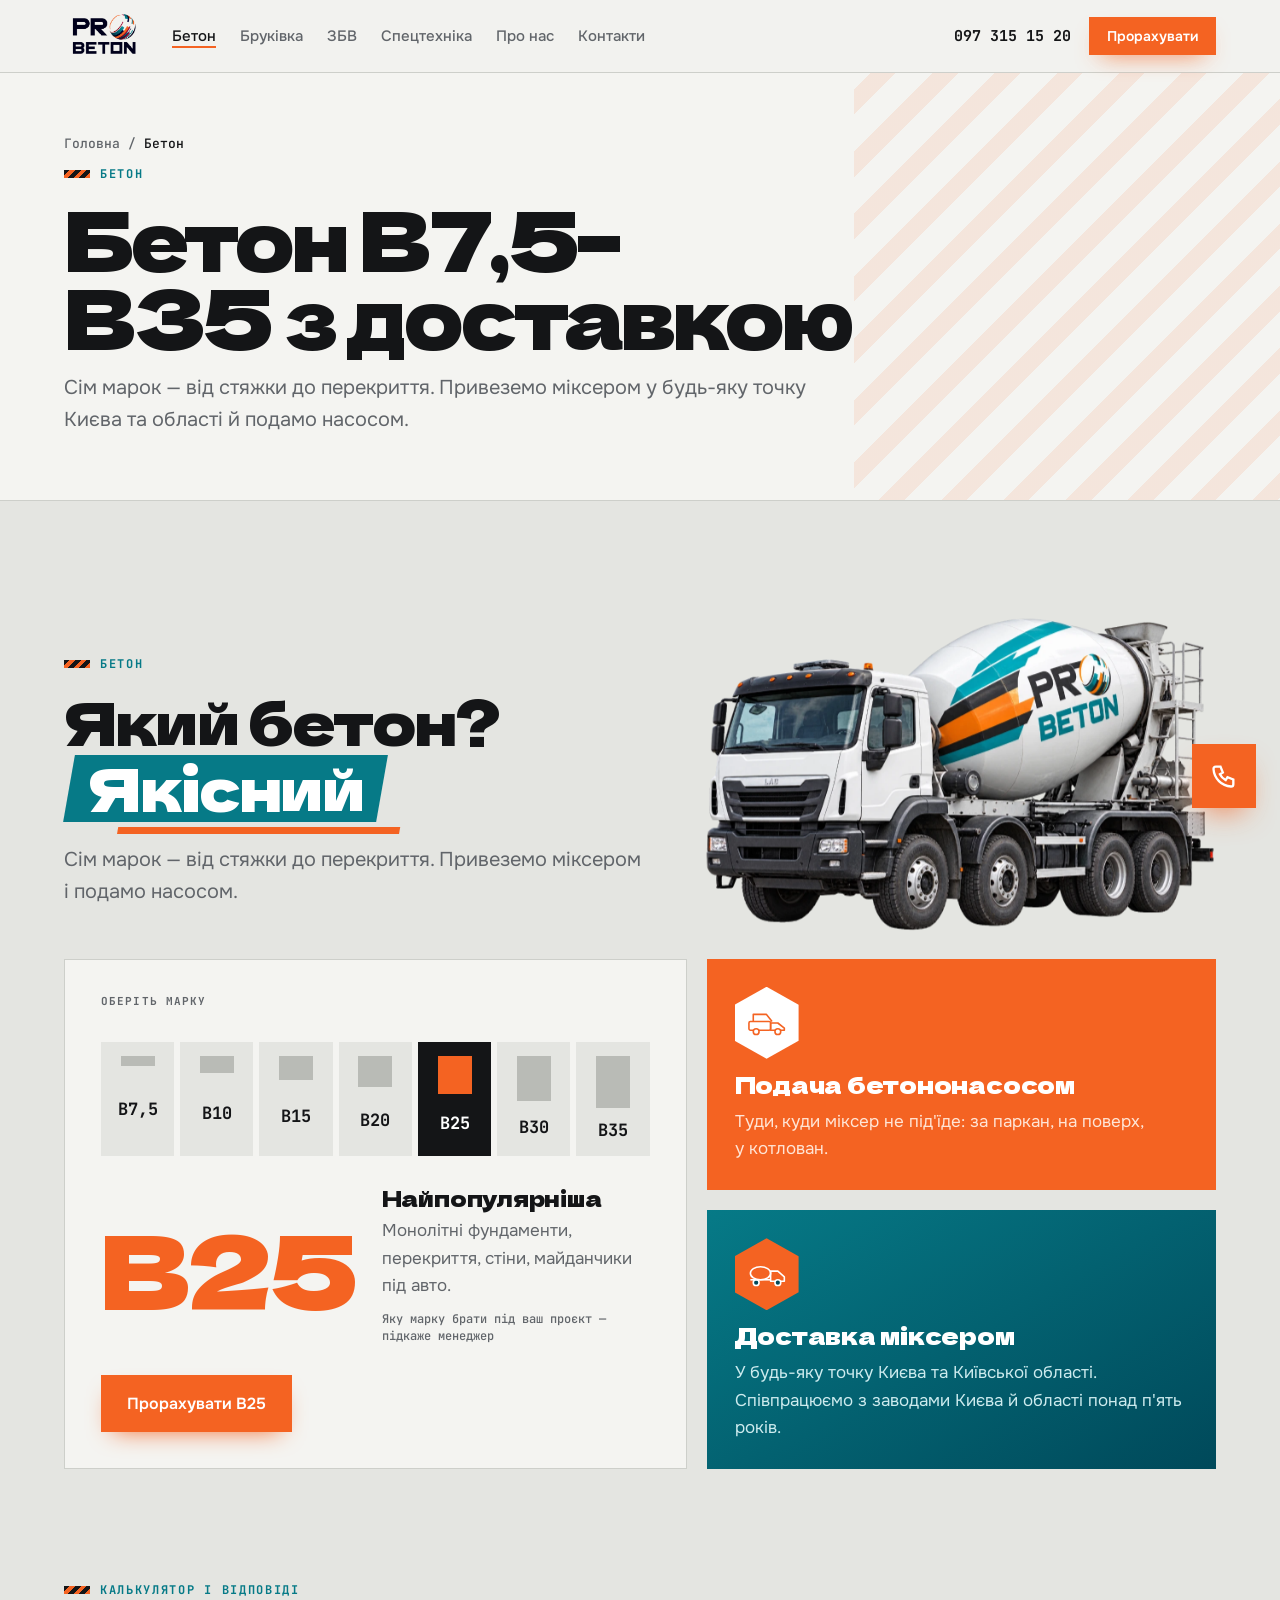
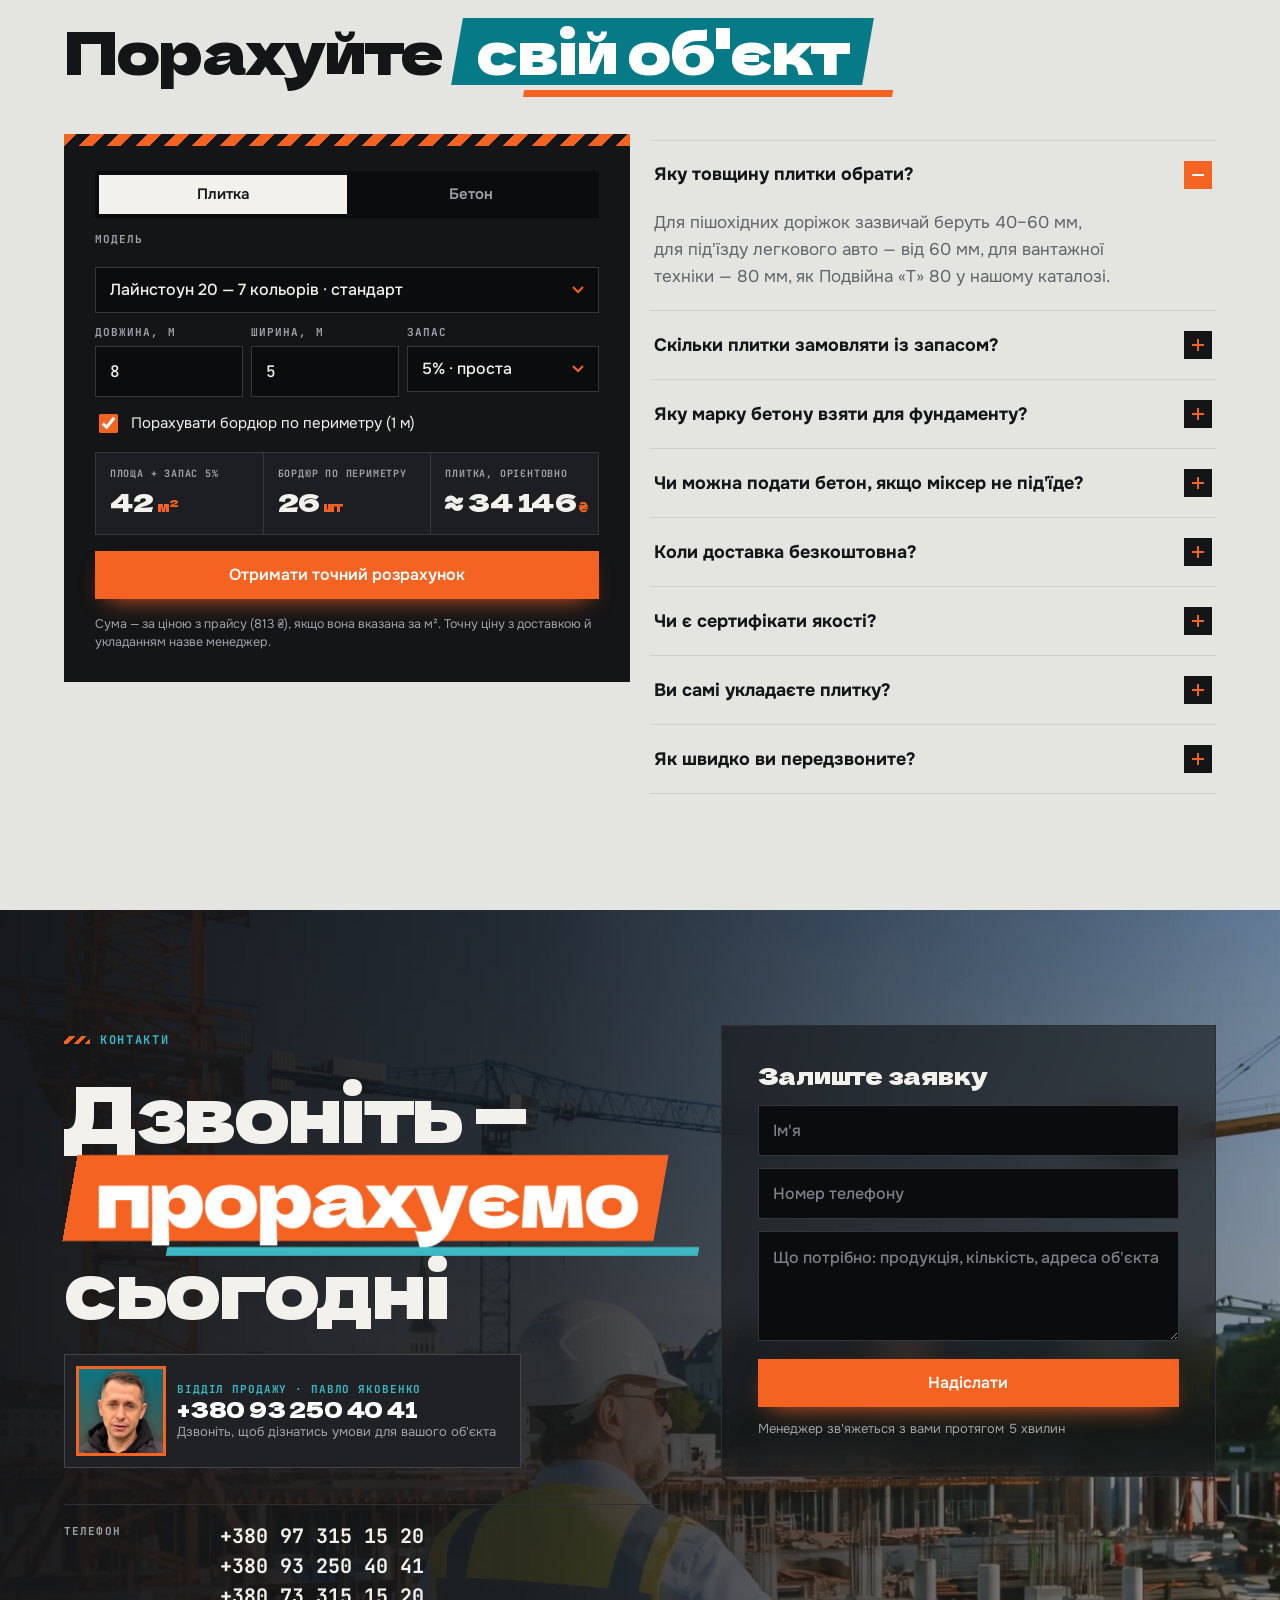
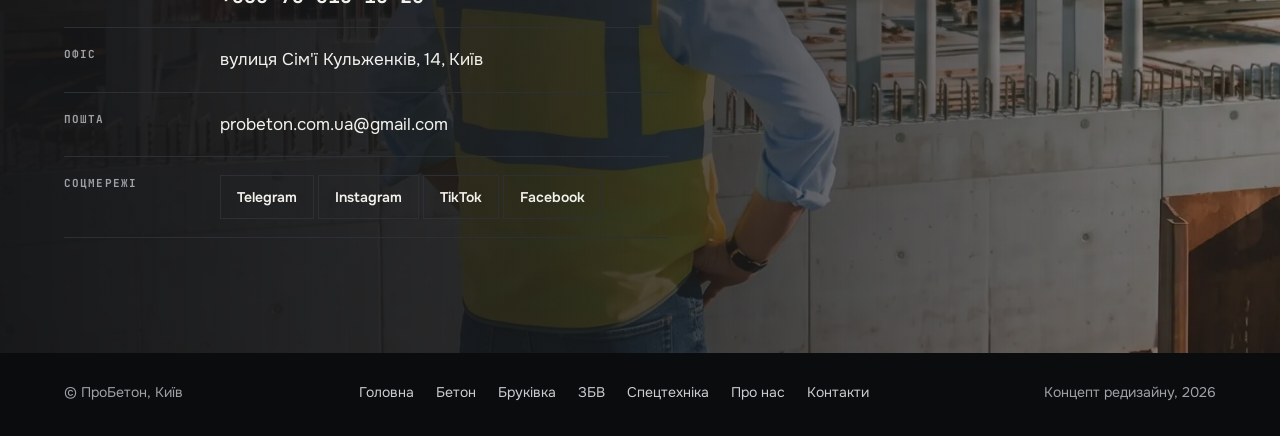
==== commit 0ebb52cf: "Мобільна версія: фото на першому екрані, у «Як ми працюємо» й контактах — люди в кадрі, текст читаєт" ====
--- a/beton/index.html
+++ b/beton/index.html
@@ -438,7 +438,13 @@
   .stat:nth-child(2){border-right:0}
   .stat:nth-child(3){padding-left:0}
   .stat:nth-child(-n+2){border-bottom:1px solid var(--line)}
-  .hero{background:linear-gradient(180deg,rgba(13,14,16,.55) 0%,rgba(13,14,16,.86) 34%,rgba(13,14,16,.96) 60%),url(../img/fon-heroi-3.webp) 34% 0/auto 520px no-repeat var(--asphalt)}
+  /* телефон: фото на верхні 640px, людина праворуч від тексту; затемнення зліва під текстом, справа — світліше */
+  .hero{background:linear-gradient(90deg,rgba(13,14,16,.78) 0%,rgba(13,14,16,.5) 55%,rgba(13,14,16,.2) 100%),linear-gradient(180deg,rgba(13,14,16,.15) 0%,rgba(13,14,16,0) 30%,rgba(13,14,16,.85) 560px,var(--asphalt) 640px),url(../img/fon-heroi-3.webp) 27% 0/auto 640px no-repeat var(--asphalt)}
+  /* «Як ми працюємо»: у кадрі двоє людей у центрі */
+  #flow.photo{background:linear-gradient(180deg,rgba(14,15,17,.35) 0%,rgba(14,15,17,.5) 300px,rgba(14,15,17,.92) 620px,rgba(14,15,17,.96) 100%),url(../img/fon-komanda.webp) 61% 0/auto 640px no-repeat var(--asphalt)}
+  /* контакти: інженер по центру екрана */
+  #kontakty{background:linear-gradient(180deg,rgba(20,21,23,.5) 0%,rgba(20,21,23,.62) 300px,rgba(20,21,23,.93) 640px,var(--asphalt) 760px),url(../img/fon-krany-2.webp) 31% 0/auto 760px no-repeat var(--asphalt)}
+  #kontakty.plain{background:var(--asphalt)}
   .band-head{grid-template-columns:1fr}
   .gscale{grid-template-columns:repeat(4,1fr)}
   .gout{grid-template-columns:1fr}
@@ -555,6 +561,23 @@
 .person .c{position:absolute;inset:0;opacity:0;transition:opacity .45s ease,transform .6s ease}
 .person:hover .c,.person:focus-within .c{opacity:1}
 @media (max-width:1040px){.mixer-art{width:min(80vw,460px);justify-self:start;margin-bottom:0}}
+/* доставка плитки маніпулятором: петрольне тло, машина стоїть на «дорозі» внизу блоку */
+.dost{background:var(--teal-deep);position:relative;overflow:hidden;padding-bottom:0}
+.dost::before{content:"";position:absolute;top:0;left:-6%;width:46%;height:100%;pointer-events:none;
+  background:linear-gradient(112deg,transparent 0 58%,rgba(255,255,255,.05) 58% 70%,transparent 70%)}
+.dost > .in{position:relative;z-index:2;display:grid;grid-template-columns:minmax(0,.85fr) minmax(0,1.15fr);gap:clamp(24px,4vw,64px);align-items:end}
+.dost-txt{display:grid;gap:18px;align-content:start;align-self:center;padding-bottom:clamp(40px,5vw,80px)}
+.dost .lead{color:#CFE3E6}
+.dost .slant.or::after{background:var(--teal-lt)}
+.dost-cta{display:flex;flex-wrap:wrap;gap:12px 20px;align-items:center;margin-top:6px}
+.dost-note{font:700 11px/1.4 var(--mono);letter-spacing:.08em;text-transform:uppercase;color:var(--teal-lt)}
+.dost-art{position:relative;margin-bottom:-34px}
+.dost-art img{display:block;width:100%;height:auto;filter:drop-shadow(0 26px 22px rgba(0,0,0,.45))}
+.road{position:relative;z-index:1;height:clamp(64px,7vw,96px);background:var(--asphalt)}
+.road::before{content:"";position:absolute;left:0;right:0;top:0;height:6px;background:var(--signal)}
+.road::after{content:"";position:absolute;left:0;right:0;top:calc(50% + 6px);height:5px;translate:0 -50%;
+  background:repeating-linear-gradient(90deg,#F2F1EC 0 54px,transparent 54px 108px)}
+@media (max-width:1040px){.dost > .in{grid-template-columns:1fr}.dost-txt{padding-bottom:0}.dost-art{width:min(100%,560px);justify-self:end;margin-bottom:-22px}}
 
 /* ---------- анімації (вмикаються скриптом, без нього все видно одразу) ---------- */
 @keyframes rise{from{opacity:0;translate:0 34px}}
@@ -578,6 +601,10 @@
 html.anim .loader.seen{opacity:1;--from:420px;animation:drive 3.2s cubic-bezier(.25,.8,.3,1) both}
 html.anim #tekhnika::before{clip-path:inset(0 0 0 100%);transition:clip-path 1.1s cubic-bezier(.2,.7,.2,1)}
 html.anim #tekhnika.seen::before{clip-path:inset(0 0 0 0)}
+html.anim .dost-art img{opacity:0}
+html.anim .dost-art.seen img{opacity:1;--from:min(70vw,900px);animation:drive 3.4s cubic-bezier(.22,.8,.28,1) both,idle 2.4s ease-in-out 3.5s infinite}
+html.anim .dost .road::after{clip-path:inset(0 0 0 100%);transition:clip-path 0s}
+html.anim .dost:has(.dost-art.seen) .road::after{clip-path:inset(0 0 0 0);transition:clip-path 3.2s cubic-bezier(.22,.8,.28,1)}
 .slant{transition:transform .3s}
 
 /* ---------- акції ---------- */
@@ -793,7 +820,8 @@
 *,*::before,*::after{border-radius:0!important}
 
 @media (prefers-reduced-motion:reduce){*{transition:none!important;animation:none!important}html{scroll-behavior:auto}
-  html.anim .rv,html.anim .mixer-art img,html.anim .loader{opacity:1;translate:none}
+  html.anim .rv,html.anim .mixer-art img,html.anim .loader,html.anim .dost-art img{opacity:1;translate:none}
+  html.anim .dost .road::after{clip-path:none}
   html.anim #beton .stripes i{transform:skewX(-22deg)}html.anim #tekhnika::before{clip-path:none}}
 </style>
 </head>
@@ -1270,7 +1298,7 @@
     document.querySelectorAll(".rv,#tekhnika,#beton").forEach(el=>io.observe(el));
     // техніка ховається, коли блок іде з екрана, і щоразу виїжджає заново
     const io2=new IntersectionObserver(es=>es.forEach(e=>{if(e.isIntersecting&&e.intersectionRatio>=.25)e.target.classList.add("seen");else if(!e.isIntersecting)e.target.classList.remove("seen")}),{threshold:[0,.25]});
-    document.querySelectorAll(".mixer-art,.loader").forEach(el=>io2.observe(el));
+    document.querySelectorAll(".mixer-art,.loader,.dost-art").forEach(el=>io2.observe(el));
     // нові картки каталогу після фільтра — одразу видимі
     document.querySelectorAll("#kgrid .card").forEach(c=>c.classList.add("seen"));
     if($("kgrid"))new MutationObserver(()=>document.querySelectorAll("#kgrid .card:not(.rv)").forEach(c=>c.classList.add("rv","seen"))).observe($("kgrid"),{childList:true});
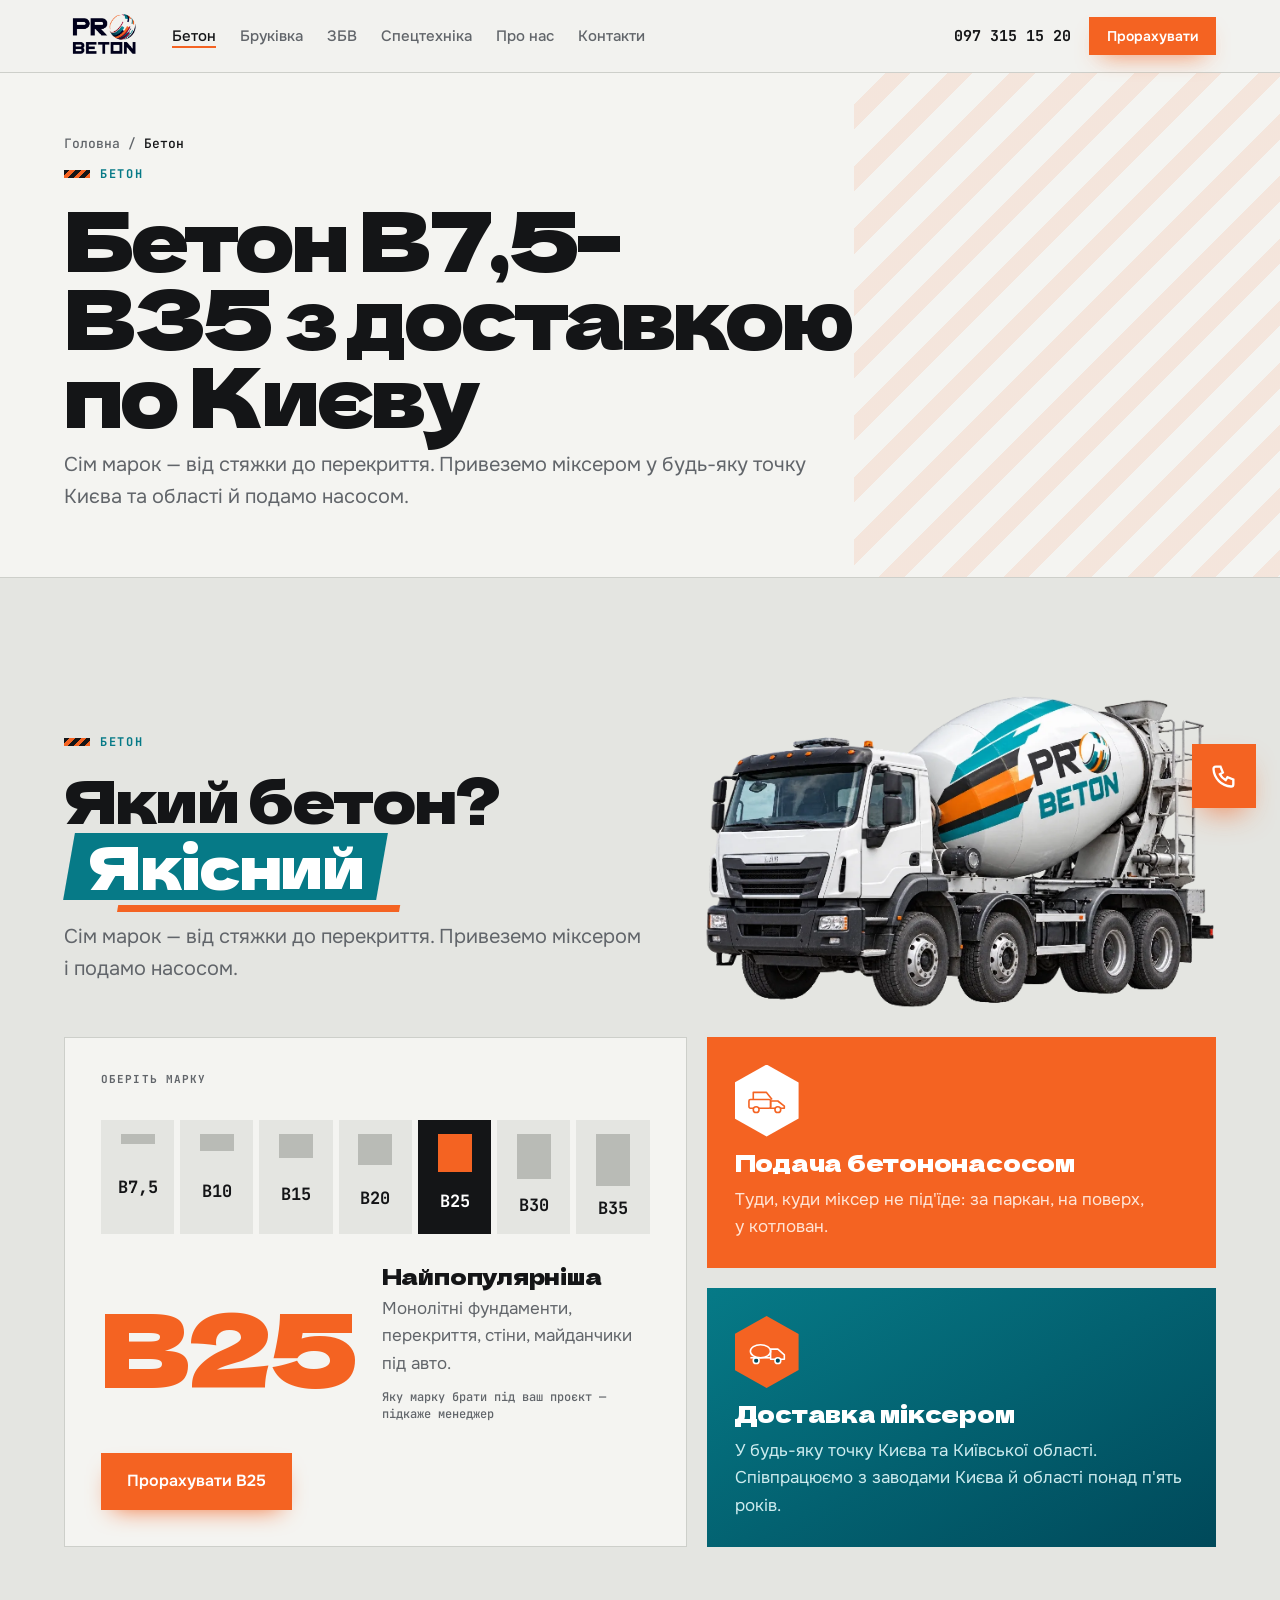
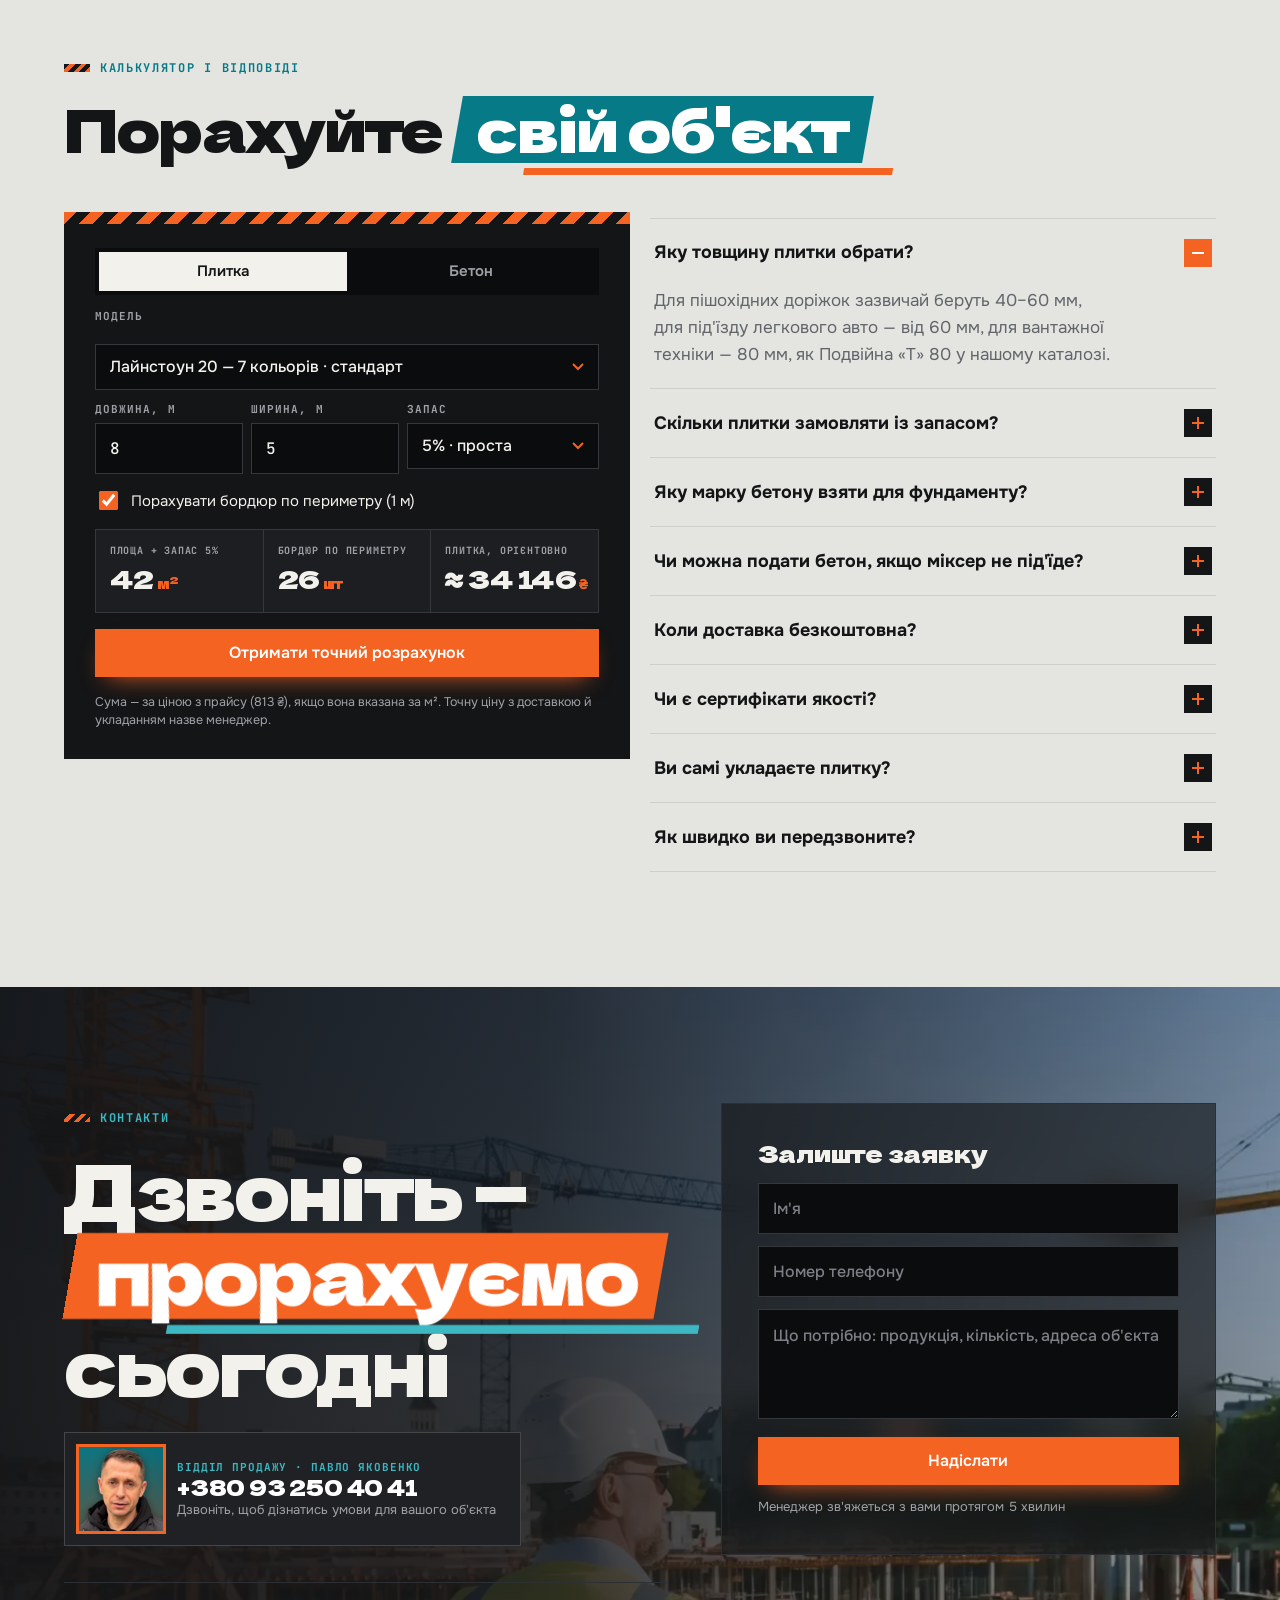
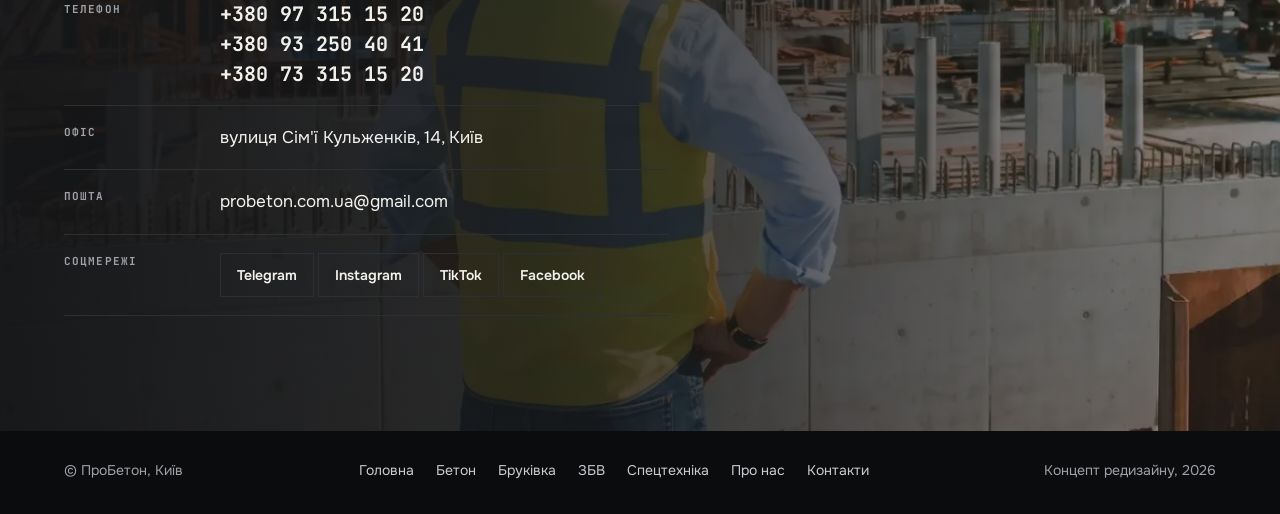
==== commit 84bff9b0: "Швидкість і SEO: фото вантажаться при прокрутці, легші картинки, заголовки під пошук, розмітка schem" ====
--- a/beton/index.html
+++ b/beton/index.html
@@ -3,9 +3,24 @@
 <head>
 <meta charset="utf-8">
 <meta name="viewport" content="width=device-width, initial-scale=1, viewport-fit=cover">
-<title>Бетон В7,5–В35 з доставкою по Києву — ПроБетон</title>
+<link rel="canonical" href="https://fominadesigns.github.io/probeton-site/beton/">
+<meta name="robots" content="index, follow, max-image-preview:large">
+<meta name="theme-color" content="#141517">
+<meta property="og:type" content="website">
+<meta property="og:site_name" content="ПроБетон">
+<meta property="og:locale" content="uk_UA">
+<meta property="og:url" content="https://fominadesigns.github.io/probeton-site/beton/">
+<meta property="og:title" content="Купити бетон В7,5–В35 у Києві з доставкою — ПроБетон">
+<meta property="og:description" content="Бетон сімох марок, від В7,5 до В35: доставка міксером у будь-яку точку Києва й області, подача бетононасосом за паркан, на поверх, у котлован.">
+<meta property="og:image" content="https://fominadesigns.github.io/probeton-site/img/og.jpg">
+<meta property="og:image:width" content="1200"><meta property="og:image:height" content="630">
+<meta name="twitter:card" content="summary_large_image">
+<link rel="icon" href="../img/logo.png">
+<script type="application/ld+json">{"@context":"https://schema.org","@graph":[{"@type":"HomeAndConstructionBusiness","@id":"https://fominadesigns.github.io/probeton-site/#org","name":"ПроБетон","alternateName":["ProBeton","Про Бетон"],"url":"https://fominadesigns.github.io/probeton-site/","logo":"https://fominadesigns.github.io/probeton-site/img/logo.png","image":"https://fominadesigns.github.io/probeton-site/img/og.jpg","description":"Бетон В7,5–В35 з доставкою міксером і подачею бетононасосом, тротуарна плитка й бордюри заводу Ковальська, залізобетонні вироби та оренда спецтехніки в Києві й Київській області.","telephone":"+380973151520","email":"probeton.com.ua@gmail.com","address":{"@type":"PostalAddress","streetAddress":"вулиця Сім'ї Кульженків, 14","addressLocality":"Київ","addressCountry":"UA"},"areaServed":[{"@type":"City","name":"Київ"},{"@type":"AdministrativeArea","name":"Київська область"}],"contactPoint":[{"@type":"ContactPoint","contactType":"sales","telephone":["+380973151520","+380932504041","+380733151520"],"availableLanguage":"uk"}],"sameAs":["https://t.me/Probeton0973151520","https://www.instagram.com/pro_beton_kyiv/","https://www.tiktok.com/@pro_beton_kyiv","https://www.facebook.com/ProBeton.Kiev"],"knowsAbout":["бетон","товарний бетон","тротуарна плитка","бруківка","бордюри","бетонні кільця","плити перекриття","бетононасос","кран-маніпулятор"],"makesOffer":[{"@type":"Offer","itemOffered":{"@type":"Service","name":"Бетон В7,5–В35 з доставкою","url":"https://fominadesigns.github.io/probeton-site/beton/"},"areaServed":"Київ і Київська область"},{"@type":"Offer","itemOffered":{"@type":"Service","name":"Тротуарна плитка й бордюри Ковальська","url":"https://fominadesigns.github.io/probeton-site/bruk/"},"areaServed":"Київ і Київська область"},{"@type":"Offer","itemOffered":{"@type":"Service","name":"Залізобетонні вироби: кільця, плити перекриття, балки","url":"https://fominadesigns.github.io/probeton-site/zbv/"},"areaServed":"Київ і Київська область"},{"@type":"Offer","itemOffered":{"@type":"Service","name":"Оренда спецтехніки: бетононасос, кран-маніпулятор, самоскид, екскаватор","url":"https://fominadesigns.github.io/probeton-site/tekhnika/"},"areaServed":"Київ і Київська область"},{"@type":"Offer","itemOffered":{"@type":"Service","name":"Укладання тротуарної плитки під ключ","url":"https://fominadesigns.github.io/probeton-site/bruk/"},"areaServed":"Київ і Київська область"}]},{"@type":"WebPage","@id":"https://fominadesigns.github.io/probeton-site/beton/#page","url":"https://fominadesigns.github.io/probeton-site/beton/","name":"Купити бетон В7,5–В35 у Києві з доставкою — ПроБетон","description":"Бетон сімох марок, від В7,5 до В35: доставка міксером у будь-яку точку Києва й області, подача бетононасосом за паркан, на поверх, у котлован.","inLanguage":"uk","isPartOf":{"@id":"https://fominadesigns.github.io/probeton-site/#site"},"about":{"@id":"https://fominadesigns.github.io/probeton-site/#org"}},{"@type":"BreadcrumbList","itemListElement":[{"@type":"ListItem","position":1,"name":"Головна","item":"https://fominadesigns.github.io/probeton-site/"},{"@type":"ListItem","position":2,"name":"Бетон","item":"https://fominadesigns.github.io/probeton-site/beton/"}]},{"@type":"FAQPage","mainEntity":[{"@type":"Question","name":"Яку товщину плитки обрати?","acceptedAnswer":{"@type":"Answer","text":"Для пішохідних доріжок зазвичай беруть 40–60 мм, для під'їзду легкового авто — від 60 мм, для вантажної техніки — 80 мм, як Подвійна «Т» 80 у нашому каталозі."}},{"@type":"Question","name":"Скільки плитки замовляти із запасом?","acceptedAnswer":{"@type":"Answer","text":"На прямокутну ділянку — близько 5%, на складну форму чи укладання по діагоналі — близько 10%. Калькулятор поруч уже додає запас."}},{"@type":"Question","name":"Яку марку бетону взяти для фундаменту?","acceptedAnswer":{"@type":"Answer","text":"Для приватного будинку найчастіше беруть В20–В25. Яку саме марку брати під ваш проєкт, підкаже менеджер — просто опишіть, що будуєте."}},{"@type":"Question","name":"Чи можна подати бетон, якщо міксер не під'їде?","acceptedAnswer":{"@type":"Answer","text":"Так. Подамо бетононасосом за паркан, на поверх чи в котлован."}},{"@type":"Question","name":"Коли доставка безкоштовна?","acceptedAnswer":{"@type":"Answer","text":"Від 100 м² плитки доставка безкоштовна. Умови для вашої адреси уточніть у менеджера."}},{"@type":"Question","name":"Чи є сертифікати якості?","acceptedAnswer":{"@type":"Answer","text":"Так, на всю продукцію, яку ми доставляємо, є сертифікати якості."}},{"@type":"Question","name":"Ви самі укладаєте плитку?","acceptedAnswer":{"@type":"Answer","text":"Так, закриваємо все під ключ: від продажу й доставки до готової бруківки на вашому об'єкті."}},{"@type":"Question","name":"Як швидко ви передзвоните?","acceptedAnswer":{"@type":"Answer","text":"Менеджер зв'яжеться з вами протягом 5 хвилин після заявки. Або виберіть зручний час — передзвонимо саме тоді."}}]}]}</script>
+<script>if("IntersectionObserver"in window)document.documentElement.classList.add("lzb")</script>
+<title>Купити бетон В7,5–В35 у Києві з доставкою — ПроБетон</title>
 <meta name="claude:viewport-fit-sides" content="cover">
-<meta name="description" content="Бетон усіх марок від В7,5 до В35: доставка міксером і подача бетононасосом по Києву та Київській області.">
+<meta name="description" content="Бетон сімох марок, від В7,5 до В35: доставка міксером у будь-яку точку Києва й області, подача бетононасосом за паркан, на поверх, у котлован.">
 <link rel="preconnect" href="https://fonts.googleapis.com">
 <link rel="preconnect" href="https://fonts.gstatic.com" crossorigin>
 <link rel="stylesheet" href="https://fonts.googleapis.com/css2?family=Dela+Gothic+One&family=Geologica:wght@500;700;800;900&family=Onest:wght@400;500;600;700&family=JetBrains+Mono:wght@500;700&display=swap">
@@ -356,6 +371,8 @@
 
 /* фото-розділи: оригінальні фони з probeton.com.ua без розмиття */
 .photo{color:#fff;background:linear-gradient(180deg,rgba(14,15,17,.35) 0%,rgba(14,15,17,.55) 45%,rgba(14,15,17,.92) 100%),url(../img/fon-komanda.webp) center 30%/cover no-repeat var(--asphalt);padding-top:clamp(120px,18vw,260px)}
+/* ліниві фони: поки блок далеко від екрана, фото не вантажиться (клас lzb ставить скрипт у <head>, bgok — скрипт прокрутки) */
+html.lzb .lzbg:not(.bgok){background-image:none!important}
 .photo .eyebrow::before{background:repeating-linear-gradient(-45deg,var(--mark) 0 4px,transparent 4px 8px)}
 .photo h2{text-shadow:0 4px 30px rgba(0,0,0,.4)}
 .photo .flow li{background:rgba(255,255,255,.1);border-color:rgba(255,255,255,.18);backdrop-filter:blur(14px);-webkit-backdrop-filter:blur(14px);color:#fff}
@@ -450,8 +467,12 @@
   .gout{grid-template-columns:1fr}
   .fleet,.flow,.zbv{grid-template-columns:1fr}
   .grid{grid-template-columns:1fr 1fr;gap:10px}
-  .team{grid-template-columns:repeat(3,72%);overflow-x:auto;scroll-snap-type:x mandatory;padding-bottom:6px}
-  .person{scroll-snap-align:start}
+  .team{grid-template-columns:1fr 1fr;gap:10px}
+  .team .person:first-child{grid-column:1/-1;aspect-ratio:4/3}
+  .team .person:first-child img{object-position:50% 12%}
+  .team .person figcaption{padding:56px 14px 14px}
+  .team .person:not(:first-child) b{font-size:16px}
+  .team .person:not(:first-child) span{font-size:12.5px;margin-top:4px}
   .loader{position:static;width:100%;max-width:420px;margin:-90px 0 8px auto;display:block}
   .tech-head{padding-right:0}
   .card{padding:10px 10px 14px;border-radius:16px}
@@ -845,7 +866,7 @@
   <div class="in">
     <nav class="crumbs" aria-label="Ви тут"><a href="../">Головна</a><span aria-hidden="true">/</span><span aria-current="page">Бетон</span></nav>
     <span class="eyebrow">Бетон</span>
-    <h1>Бетон В7,5–В35 з доставкою</h1>
+    <h1>Бетон В7,5–В35 з&nbsp;доставкою по&nbsp;Києву</h1>
     <p class="lead">Сім марок — від стяжки до перекриття. Привеземо міксером у будь-яку точку Києва та області й подамо насосом.</p>
   </div>
 </section>
@@ -853,7 +874,7 @@
 <!-- БЕТОН -->
 <section class="band" id="beton">  <div class="in">
     <div class="band-head"><div><span class="eyebrow">Бетон</span><h2>Який бетон? <span class="slant"><span>Якісний</span></span></h2><p class="lead">Сім марок — від стяжки до перекриття. Привеземо міксером і подамо насосом.</p></div>
-      <div class="mixer-art" aria-hidden="true"><img src="../img/betonozmishuvach.webp" alt="" width="1200" height="740"></div></div>
+      <div class="mixer-art" aria-hidden="true"><img src="../img/betonozmishuvach.webp" alt="" width="1200" height="740" loading="lazy" decoding="async"></div></div>
     <div class="beton">
       <div class="grades">
         <span class="lbl" style="font:700 11px/1 var(--mono);letter-spacing:.1em;text-transform:uppercase;color:var(--mut)">Оберіть марку</span>
@@ -926,7 +947,7 @@
 </section>
 
 <!-- КОНТАКТИ -->
-<section class="band dark" id="kontakty">
+<section class="band dark lzbg" id="kontakty">
   <div class="in contact">
     <div>
       <span class="eyebrow">Контакти</span>
@@ -1056,7 +1077,9 @@
   ];
   if($("pave")){
   const pimg=$("pimg"),pave=$("pave");let mi=0,ci=0;
-  M.forEach(m=>m.c.forEach(c=>{const i=new Image();i.src="../img/dvir/"+c[1]+".webp"}));
+  // кольори моделі підтягуємо заздалегідь, але лише коли блок близько до екрана — інакше головна вантажить 2 МБ одразу
+  const warmed={},warm=k=>{if(warmed[k])return;warmed[k]=1;M[k].c.forEach(c=>{const i=new Image();i.src="../img/dvir/"+c[1]+".webp"})};
+  new IntersectionObserver((es,o)=>{if(es[0].isIntersecting){warm(0);o.disconnect()}},{rootMargin:"400px"}).observe(pave);
   const hPrice=()=>document.querySelector("#hsel [aria-pressed='true']").dataset.p;
   function setColor(i,anim){
     const m=M[mi],c=m.c[i];ci=i;
@@ -1073,10 +1096,10 @@
     $("mlbl").textContent=m.lb;$("mname").textContent=m.n;$("mtext").innerHTML=m.d.split("|").join("<br>");tidy($("mtext").parentNode);
     $("hsel").hidden=!m.h;
     $("sws").innerHTML="";
-    m.c.forEach((c,i)=>{const b=document.createElement("button");b.type="button";b.className="sw";b.style.backgroundImage="url(../img/"+c[1]+".webp)";b.title=c[0];b.setAttribute("aria-label",c[0]);b.onclick=()=>setColor(i,true);$("sws").appendChild(b)});
+    m.c.forEach((c,i)=>{const b=document.createElement("button");b.type="button";b.className="sw";b.style.background="url(../img/sw/"+c[1]+".webp) center/cover";b.title=c[0];b.setAttribute("aria-label",c[0]);b.onclick=()=>setColor(i,true);$("sws").appendChild(b)});
     setColor(0,anim);
   }
-  M.forEach((m,k)=>{const b=document.createElement("button");b.type="button";b.textContent=m.lb==="Хіт продажів"?"Лайнстоун":m.lb;b.onclick=()=>setModel(k,true);$("msel").appendChild(b)});
+  M.forEach((m,k)=>{const b=document.createElement("button");b.type="button";b.textContent=m.lb==="Хіт продажів"?"Лайнстоун":m.lb;b.onclick=()=>{warm(k);setModel(k,true)};$("msel").appendChild(b)});
   document.querySelectorAll("#hsel button").forEach(b=>b.onclick=()=>{document.querySelectorAll("#hsel button").forEach(x=>x.setAttribute("aria-pressed",x===b));$("pprice").textContent=b.dataset.p+NB+"₴"});
   setModel(0,false);
   // висота картки не стрибає: міряємо всі моделі й ставимо найбільшу (і заново при зміні ширини)
@@ -1120,7 +1143,7 @@
   // фото товару в картці: для бруківки — суцільна викладка з img/dvir (без рваних країв), для бордюрів і лотків — фото виробу
   const TEXW={ls:"100%",pt:"40%",sm:"93%",bruk:"40%"};
   const phOf=(p,alt)=>{const k=(p.img.match(/^(ls|pt|sm|bruk)-/)||[])[1];
-    return k?'<div class="ph tex" role="img" aria-label="'+alt+'" style="background-image:url(../img/dvir/'+p.img+');background-size:'+TEXW[k]+' auto">'
+    return k?'<div class="ph tex lzbg" role="img" aria-label="'+alt+'" style="background-image:url(../img/dvir/'+p.img+');background-size:'+TEXW[k]+' auto">'
             :'<div class="ph'+(p.fit?' fit':'')+'"><img src="../img/'+p.img+'" alt="'+alt+'" loading="lazy">'};
 
   /* ---- головна: лічильники в картках категорій ---- */
@@ -1272,6 +1295,13 @@
     document.querySelectorAll(".top nav a").forEach(a=>a.addEventListener("click",()=>setM(false)));
     addEventListener("keydown",e=>{if(e.key==="Escape"&&tp.classList.contains("open"))setM(false)})}
 
+  /* ---- фонові фото нижніх блоків вантажимо, коли до них лишається ~1,5 екрана ---- */
+  if(document.documentElement.classList.contains("lzb")){
+    const lz=new IntersectionObserver(es=>es.forEach(e=>{if(e.isIntersecting){e.target.classList.add("bgok");lz.unobserve(e.target)}}),{rootMargin:"1200px 0px"});
+    const scan=()=>document.querySelectorAll(".lzbg:not(.bgok)").forEach(el=>lz.observe(el));
+    scan();new MutationObserver(scan).observe(document.body,{childList:true,subtree:true});
+  }
+
   /* ---- перший екран = висота вікна мінус шапка ---- */
   const top=document.querySelector(".top");
   const setHH=()=>document.documentElement.style.setProperty("--hh",top.getBoundingClientRect().bottom+"px");
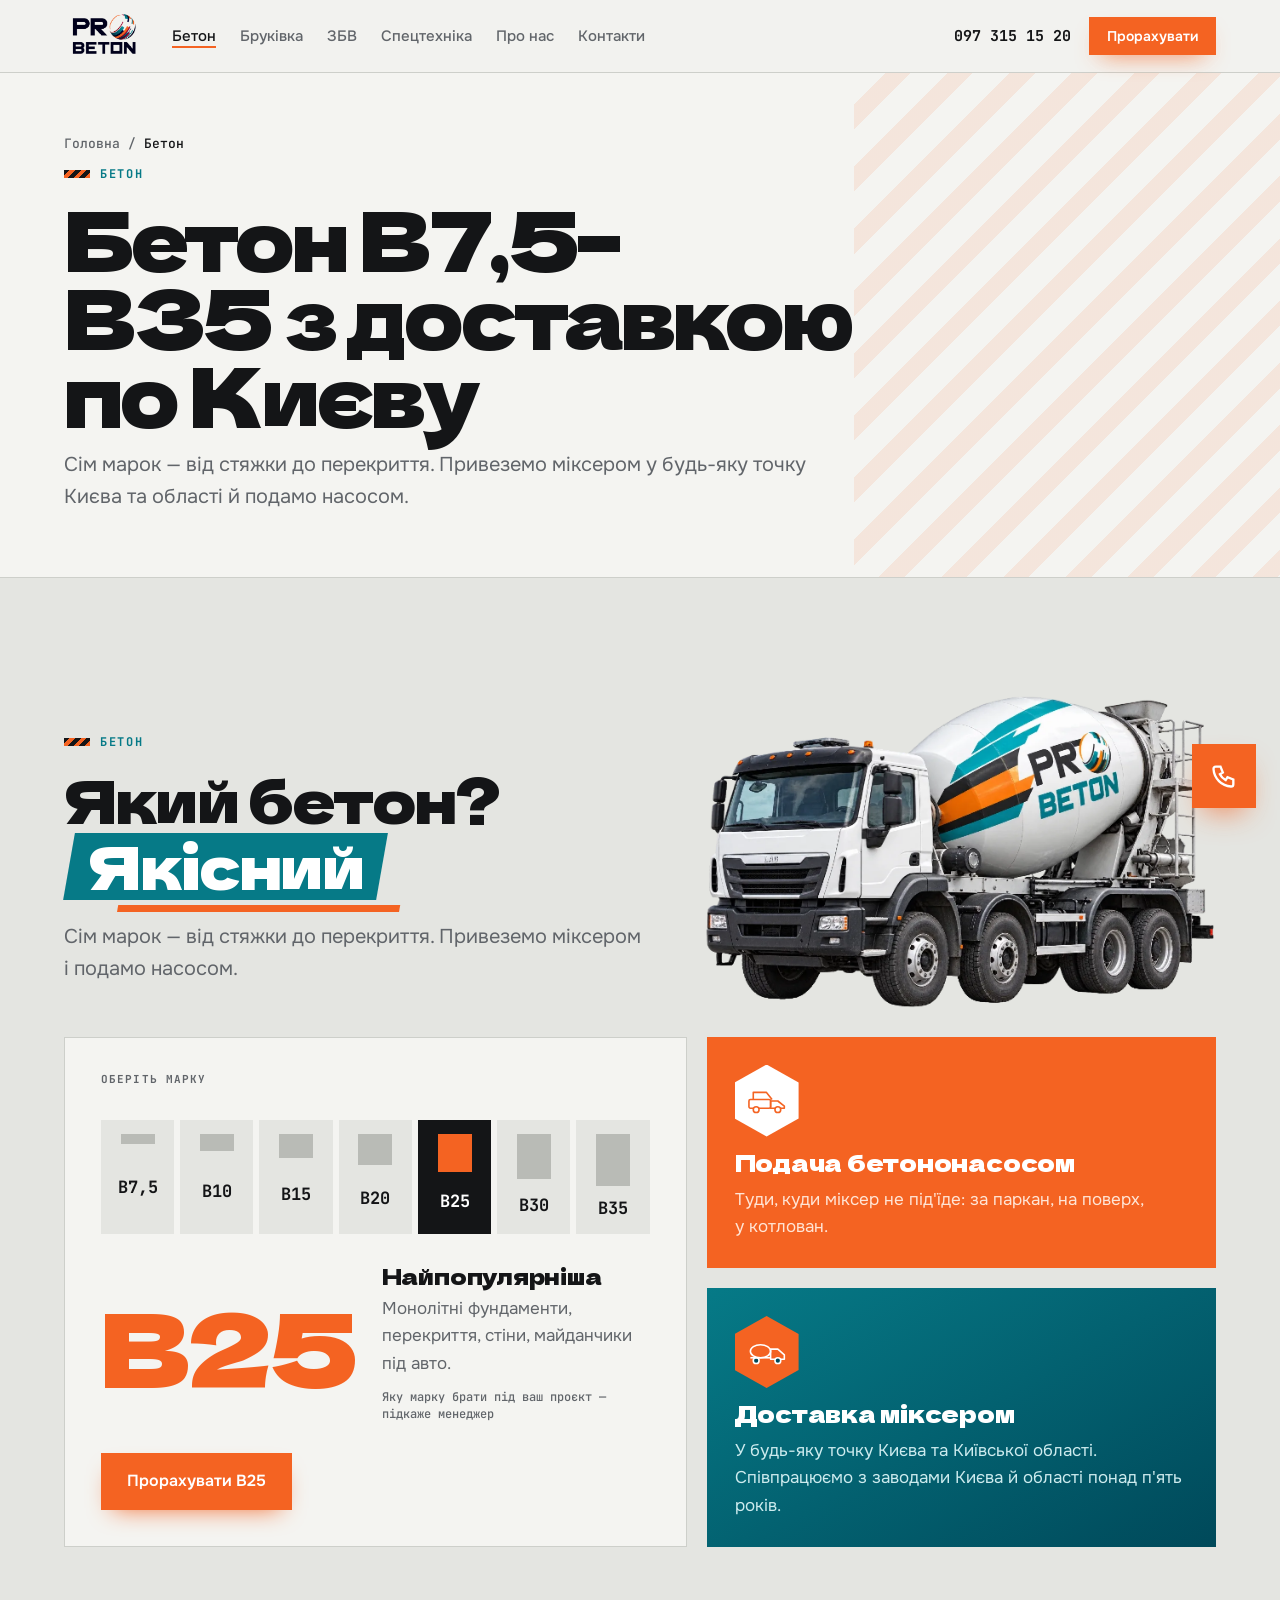
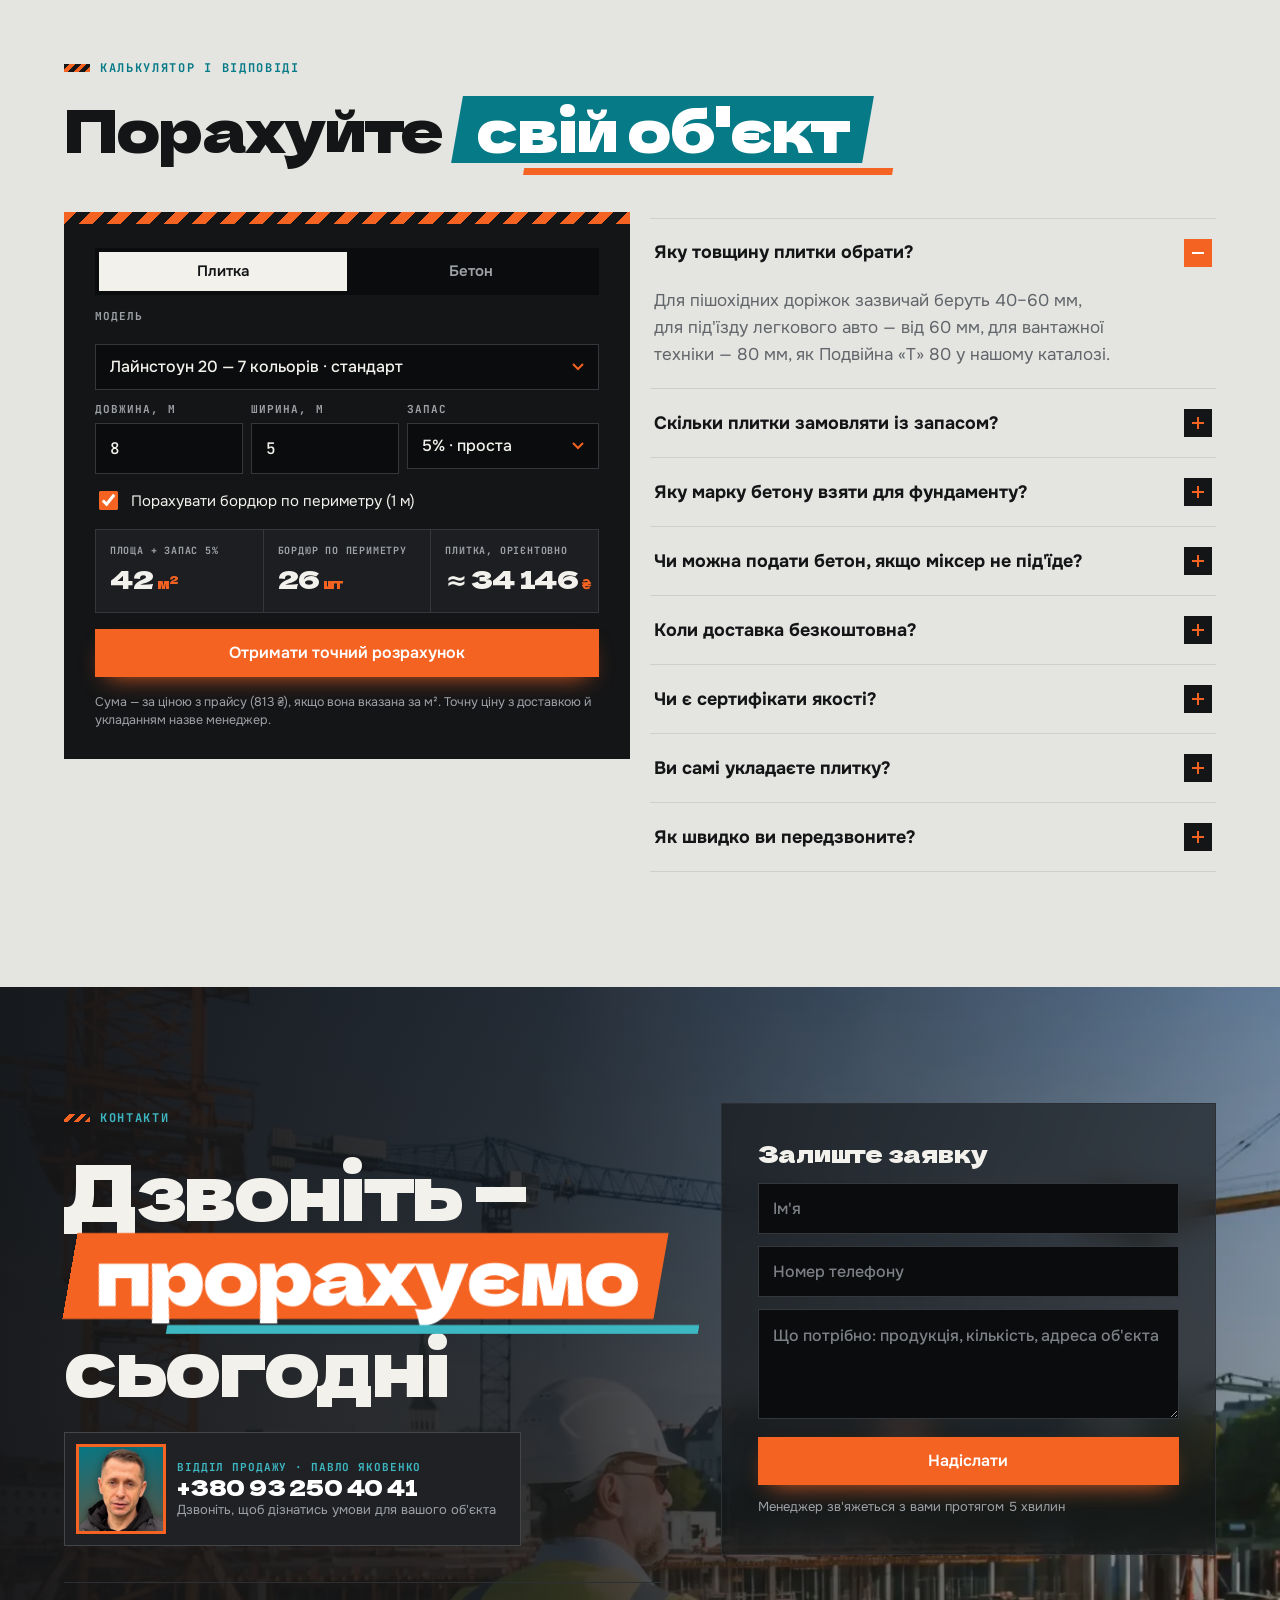
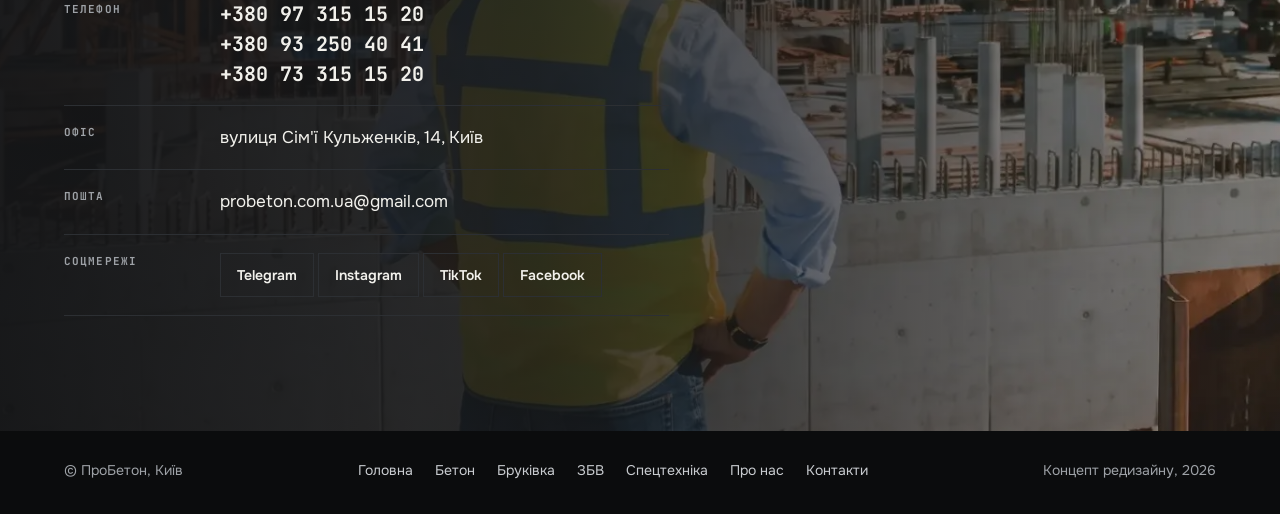
==== commit c0f2591f: "Шрифти з самого сайту, легше фото першого екрана на телефоні, довше кешування Co-Authored-By: Claude" ====
--- a/beton/index.html
+++ b/beton/index.html
@@ -3,27 +3,70 @@
 <head>
 <meta charset="utf-8">
 <meta name="viewport" content="width=device-width, initial-scale=1, viewport-fit=cover">
-<link rel="canonical" href="https://fominadesigns.github.io/probeton-site/beton/">
+<link rel="preload" as="font" type="font/woff2" href="../fonts/dela-gothic-one-cyrillic-0.woff2" crossorigin>
+<link rel="preload" as="font" type="font/woff2" href="../fonts/onest-cyrillic-12.woff2" crossorigin>
+<style>@font-face { font-family: 'Dela Gothic One'; font-style: normal; font-weight: 400; font-display: swap; src: url(../fonts/dela-gothic-one-cyrillic-0.woff2) format('woff2'); unicode-range: U+0301, U+0400-045F, U+0490-0491, U+04B0-04B1, U+2116; }
+@font-face { font-family: 'Dela Gothic One'; font-style: normal; font-weight: 400; font-display: swap; src: url(../fonts/dela-gothic-one-latin-ext-1.woff2) format('woff2'); unicode-range: U+0100-02BA, U+02BD-02C5, U+02C7-02CC, U+02CE-02D7, U+02DD-02FF, U+0304, U+0308, U+0329, U+1D00-1DBF, U+1E00-1E9F, U+1EF2-1EFF, U+2020, U+20A0-20AB, U+20AD-20C4, U+2113, U+2C60-2C7F, U+A720-A7FF; }
+@font-face { font-family: 'Dela Gothic One'; font-style: normal; font-weight: 400; font-display: swap; src: url(../fonts/dela-gothic-one-latin-2.woff2) format('woff2'); unicode-range: U+0000-00FF, U+0131, U+0152-0153, U+02BB-02BC, U+02C6, U+02DA, U+02DC, U+0304, U+0308, U+0329, U+2000-206F, U+20AC, U+2122, U+2191, U+2193, U+2212, U+2215, U+FEFF, U+FFFD; }
+@font-face { font-family: 'Geologica'; font-style: normal; font-weight: 500; font-display: swap; src: url(../fonts/geologica-cyrillic-ext-3.woff2) format('woff2'); unicode-range: U+0460-052F, U+1C80-1C8A, U+20B4, U+2DE0-2DFF, U+A640-A69F, U+FE2E-FE2F; }
+@font-face { font-family: 'Geologica'; font-style: normal; font-weight: 500; font-display: swap; src: url(../fonts/geologica-cyrillic-4.woff2) format('woff2'); unicode-range: U+0301, U+0400-045F, U+0490-0491, U+04B0-04B1, U+2116; }
+@font-face { font-family: 'Geologica'; font-style: normal; font-weight: 500; font-display: swap; src: url(../fonts/geologica-latin-ext-5.woff2) format('woff2'); unicode-range: U+0100-02BA, U+02BD-02C5, U+02C7-02CC, U+02CE-02D7, U+02DD-02FF, U+0304, U+0308, U+0329, U+1D00-1DBF, U+1E00-1E9F, U+1EF2-1EFF, U+2020, U+20A0-20AB, U+20AD-20C4, U+2113, U+2C60-2C7F, U+A720-A7FF; }
+@font-face { font-family: 'Geologica'; font-style: normal; font-weight: 500; font-display: swap; src: url(../fonts/geologica-latin-6.woff2) format('woff2'); unicode-range: U+0000-00FF, U+0131, U+0152-0153, U+02BB-02BC, U+02C6, U+02DA, U+02DC, U+0304, U+0308, U+0329, U+2000-206F, U+20AC, U+2122, U+2191, U+2193, U+2212, U+2215, U+FEFF, U+FFFD; }
+@font-face { font-family: 'Geologica'; font-style: normal; font-weight: 700; font-display: swap; src: url(../fonts/geologica-cyrillic-ext-3.woff2) format('woff2'); unicode-range: U+0460-052F, U+1C80-1C8A, U+20B4, U+2DE0-2DFF, U+A640-A69F, U+FE2E-FE2F; }
+@font-face { font-family: 'Geologica'; font-style: normal; font-weight: 700; font-display: swap; src: url(../fonts/geologica-cyrillic-4.woff2) format('woff2'); unicode-range: U+0301, U+0400-045F, U+0490-0491, U+04B0-04B1, U+2116; }
+@font-face { font-family: 'Geologica'; font-style: normal; font-weight: 700; font-display: swap; src: url(../fonts/geologica-latin-ext-5.woff2) format('woff2'); unicode-range: U+0100-02BA, U+02BD-02C5, U+02C7-02CC, U+02CE-02D7, U+02DD-02FF, U+0304, U+0308, U+0329, U+1D00-1DBF, U+1E00-1E9F, U+1EF2-1EFF, U+2020, U+20A0-20AB, U+20AD-20C4, U+2113, U+2C60-2C7F, U+A720-A7FF; }
+@font-face { font-family: 'Geologica'; font-style: normal; font-weight: 700; font-display: swap; src: url(../fonts/geologica-latin-6.woff2) format('woff2'); unicode-range: U+0000-00FF, U+0131, U+0152-0153, U+02BB-02BC, U+02C6, U+02DA, U+02DC, U+0304, U+0308, U+0329, U+2000-206F, U+20AC, U+2122, U+2191, U+2193, U+2212, U+2215, U+FEFF, U+FFFD; }
+@font-face { font-family: 'Geologica'; font-style: normal; font-weight: 800; font-display: swap; src: url(../fonts/geologica-cyrillic-ext-3.woff2) format('woff2'); unicode-range: U+0460-052F, U+1C80-1C8A, U+20B4, U+2DE0-2DFF, U+A640-A69F, U+FE2E-FE2F; }
+@font-face { font-family: 'Geologica'; font-style: normal; font-weight: 800; font-display: swap; src: url(../fonts/geologica-cyrillic-4.woff2) format('woff2'); unicode-range: U+0301, U+0400-045F, U+0490-0491, U+04B0-04B1, U+2116; }
+@font-face { font-family: 'Geologica'; font-style: normal; font-weight: 800; font-display: swap; src: url(../fonts/geologica-latin-ext-5.woff2) format('woff2'); unicode-range: U+0100-02BA, U+02BD-02C5, U+02C7-02CC, U+02CE-02D7, U+02DD-02FF, U+0304, U+0308, U+0329, U+1D00-1DBF, U+1E00-1E9F, U+1EF2-1EFF, U+2020, U+20A0-20AB, U+20AD-20C4, U+2113, U+2C60-2C7F, U+A720-A7FF; }
+@font-face { font-family: 'Geologica'; font-style: normal; font-weight: 800; font-display: swap; src: url(../fonts/geologica-latin-6.woff2) format('woff2'); unicode-range: U+0000-00FF, U+0131, U+0152-0153, U+02BB-02BC, U+02C6, U+02DA, U+02DC, U+0304, U+0308, U+0329, U+2000-206F, U+20AC, U+2122, U+2191, U+2193, U+2212, U+2215, U+FEFF, U+FFFD; }
+@font-face { font-family: 'Geologica'; font-style: normal; font-weight: 900; font-display: swap; src: url(../fonts/geologica-cyrillic-ext-3.woff2) format('woff2'); unicode-range: U+0460-052F, U+1C80-1C8A, U+20B4, U+2DE0-2DFF, U+A640-A69F, U+FE2E-FE2F; }
+@font-face { font-family: 'Geologica'; font-style: normal; font-weight: 900; font-display: swap; src: url(../fonts/geologica-cyrillic-4.woff2) format('woff2'); unicode-range: U+0301, U+0400-045F, U+0490-0491, U+04B0-04B1, U+2116; }
+@font-face { font-family: 'Geologica'; font-style: normal; font-weight: 900; font-display: swap; src: url(../fonts/geologica-latin-ext-5.woff2) format('woff2'); unicode-range: U+0100-02BA, U+02BD-02C5, U+02C7-02CC, U+02CE-02D7, U+02DD-02FF, U+0304, U+0308, U+0329, U+1D00-1DBF, U+1E00-1E9F, U+1EF2-1EFF, U+2020, U+20A0-20AB, U+20AD-20C4, U+2113, U+2C60-2C7F, U+A720-A7FF; }
+@font-face { font-family: 'Geologica'; font-style: normal; font-weight: 900; font-display: swap; src: url(../fonts/geologica-latin-6.woff2) format('woff2'); unicode-range: U+0000-00FF, U+0131, U+0152-0153, U+02BB-02BC, U+02C6, U+02DA, U+02DC, U+0304, U+0308, U+0329, U+2000-206F, U+20AC, U+2122, U+2191, U+2193, U+2212, U+2215, U+FEFF, U+FFFD; }
+@font-face { font-family: 'JetBrains Mono'; font-style: normal; font-weight: 500; font-display: swap; src: url(../fonts/jetbrains-mono-cyrillic-ext-7.woff2) format('woff2'); unicode-range: U+0460-052F, U+1C80-1C8A, U+20B4, U+2DE0-2DFF, U+A640-A69F, U+FE2E-FE2F; }
+@font-face { font-family: 'JetBrains Mono'; font-style: normal; font-weight: 500; font-display: swap; src: url(../fonts/jetbrains-mono-cyrillic-8.woff2) format('woff2'); unicode-range: U+0301, U+0400-045F, U+0490-0491, U+04B0-04B1, U+2116; }
+@font-face { font-family: 'JetBrains Mono'; font-style: normal; font-weight: 500; font-display: swap; src: url(../fonts/jetbrains-mono-latin-ext-9.woff2) format('woff2'); unicode-range: U+0100-02BA, U+02BD-02C5, U+02C7-02CC, U+02CE-02D7, U+02DD-02FF, U+0304, U+0308, U+0329, U+1D00-1DBF, U+1E00-1E9F, U+1EF2-1EFF, U+2020, U+20A0-20AB, U+20AD-20C4, U+2113, U+2C60-2C7F, U+A720-A7FF; }
+@font-face { font-family: 'JetBrains Mono'; font-style: normal; font-weight: 500; font-display: swap; src: url(../fonts/jetbrains-mono-latin-10.woff2) format('woff2'); unicode-range: U+0000-00FF, U+0131, U+0152-0153, U+02BB-02BC, U+02C6, U+02DA, U+02DC, U+0304, U+0308, U+0329, U+2000-206F, U+20AC, U+2122, U+2191, U+2193, U+2212, U+2215, U+FEFF, U+FFFD; }
+@font-face { font-family: 'JetBrains Mono'; font-style: normal; font-weight: 700; font-display: swap; src: url(../fonts/jetbrains-mono-cyrillic-ext-7.woff2) format('woff2'); unicode-range: U+0460-052F, U+1C80-1C8A, U+20B4, U+2DE0-2DFF, U+A640-A69F, U+FE2E-FE2F; }
+@font-face { font-family: 'JetBrains Mono'; font-style: normal; font-weight: 700; font-display: swap; src: url(../fonts/jetbrains-mono-cyrillic-8.woff2) format('woff2'); unicode-range: U+0301, U+0400-045F, U+0490-0491, U+04B0-04B1, U+2116; }
+@font-face { font-family: 'JetBrains Mono'; font-style: normal; font-weight: 700; font-display: swap; src: url(../fonts/jetbrains-mono-latin-ext-9.woff2) format('woff2'); unicode-range: U+0100-02BA, U+02BD-02C5, U+02C7-02CC, U+02CE-02D7, U+02DD-02FF, U+0304, U+0308, U+0329, U+1D00-1DBF, U+1E00-1E9F, U+1EF2-1EFF, U+2020, U+20A0-20AB, U+20AD-20C4, U+2113, U+2C60-2C7F, U+A720-A7FF; }
+@font-face { font-family: 'JetBrains Mono'; font-style: normal; font-weight: 700; font-display: swap; src: url(../fonts/jetbrains-mono-latin-10.woff2) format('woff2'); unicode-range: U+0000-00FF, U+0131, U+0152-0153, U+02BB-02BC, U+02C6, U+02DA, U+02DC, U+0304, U+0308, U+0329, U+2000-206F, U+20AC, U+2122, U+2191, U+2193, U+2212, U+2215, U+FEFF, U+FFFD; }
+@font-face { font-family: 'Onest'; font-style: normal; font-weight: 400; font-display: swap; src: url(../fonts/onest-cyrillic-ext-11.woff2) format('woff2'); unicode-range: U+0460-052F, U+1C80-1C8A, U+20B4, U+2DE0-2DFF, U+A640-A69F, U+FE2E-FE2F; }
+@font-face { font-family: 'Onest'; font-style: normal; font-weight: 400; font-display: swap; src: url(../fonts/onest-cyrillic-12.woff2) format('woff2'); unicode-range: U+0301, U+0400-045F, U+0490-0491, U+04B0-04B1, U+2116; }
+@font-face { font-family: 'Onest'; font-style: normal; font-weight: 400; font-display: swap; src: url(../fonts/onest-latin-ext-13.woff2) format('woff2'); unicode-range: U+0100-02BA, U+02BD-02C5, U+02C7-02CC, U+02CE-02D7, U+02DD-02FF, U+0304, U+0308, U+0329, U+1D00-1DBF, U+1E00-1E9F, U+1EF2-1EFF, U+2020, U+20A0-20AB, U+20AD-20C4, U+2113, U+2C60-2C7F, U+A720-A7FF; }
+@font-face { font-family: 'Onest'; font-style: normal; font-weight: 400; font-display: swap; src: url(../fonts/onest-latin-14.woff2) format('woff2'); unicode-range: U+0000-00FF, U+0131, U+0152-0153, U+02BB-02BC, U+02C6, U+02DA, U+02DC, U+0304, U+0308, U+0329, U+2000-206F, U+20AC, U+2122, U+2191, U+2193, U+2212, U+2215, U+FEFF, U+FFFD; }
+@font-face { font-family: 'Onest'; font-style: normal; font-weight: 500; font-display: swap; src: url(../fonts/onest-cyrillic-ext-11.woff2) format('woff2'); unicode-range: U+0460-052F, U+1C80-1C8A, U+20B4, U+2DE0-2DFF, U+A640-A69F, U+FE2E-FE2F; }
+@font-face { font-family: 'Onest'; font-style: normal; font-weight: 500; font-display: swap; src: url(../fonts/onest-cyrillic-12.woff2) format('woff2'); unicode-range: U+0301, U+0400-045F, U+0490-0491, U+04B0-04B1, U+2116; }
+@font-face { font-family: 'Onest'; font-style: normal; font-weight: 500; font-display: swap; src: url(../fonts/onest-latin-ext-13.woff2) format('woff2'); unicode-range: U+0100-02BA, U+02BD-02C5, U+02C7-02CC, U+02CE-02D7, U+02DD-02FF, U+0304, U+0308, U+0329, U+1D00-1DBF, U+1E00-1E9F, U+1EF2-1EFF, U+2020, U+20A0-20AB, U+20AD-20C4, U+2113, U+2C60-2C7F, U+A720-A7FF; }
+@font-face { font-family: 'Onest'; font-style: normal; font-weight: 500; font-display: swap; src: url(../fonts/onest-latin-14.woff2) format('woff2'); unicode-range: U+0000-00FF, U+0131, U+0152-0153, U+02BB-02BC, U+02C6, U+02DA, U+02DC, U+0304, U+0308, U+0329, U+2000-206F, U+20AC, U+2122, U+2191, U+2193, U+2212, U+2215, U+FEFF, U+FFFD; }
+@font-face { font-family: 'Onest'; font-style: normal; font-weight: 600; font-display: swap; src: url(../fonts/onest-cyrillic-ext-11.woff2) format('woff2'); unicode-range: U+0460-052F, U+1C80-1C8A, U+20B4, U+2DE0-2DFF, U+A640-A69F, U+FE2E-FE2F; }
+@font-face { font-family: 'Onest'; font-style: normal; font-weight: 600; font-display: swap; src: url(../fonts/onest-cyrillic-12.woff2) format('woff2'); unicode-range: U+0301, U+0400-045F, U+0490-0491, U+04B0-04B1, U+2116; }
+@font-face { font-family: 'Onest'; font-style: normal; font-weight: 600; font-display: swap; src: url(../fonts/onest-latin-ext-13.woff2) format('woff2'); unicode-range: U+0100-02BA, U+02BD-02C5, U+02C7-02CC, U+02CE-02D7, U+02DD-02FF, U+0304, U+0308, U+0329, U+1D00-1DBF, U+1E00-1E9F, U+1EF2-1EFF, U+2020, U+20A0-20AB, U+20AD-20C4, U+2113, U+2C60-2C7F, U+A720-A7FF; }
+@font-face { font-family: 'Onest'; font-style: normal; font-weight: 600; font-display: swap; src: url(../fonts/onest-latin-14.woff2) format('woff2'); unicode-range: U+0000-00FF, U+0131, U+0152-0153, U+02BB-02BC, U+02C6, U+02DA, U+02DC, U+0304, U+0308, U+0329, U+2000-206F, U+20AC, U+2122, U+2191, U+2193, U+2212, U+2215, U+FEFF, U+FFFD; }
+@font-face { font-family: 'Onest'; font-style: normal; font-weight: 700; font-display: swap; src: url(../fonts/onest-cyrillic-ext-11.woff2) format('woff2'); unicode-range: U+0460-052F, U+1C80-1C8A, U+20B4, U+2DE0-2DFF, U+A640-A69F, U+FE2E-FE2F; }
+@font-face { font-family: 'Onest'; font-style: normal; font-weight: 700; font-display: swap; src: url(../fonts/onest-cyrillic-12.woff2) format('woff2'); unicode-range: U+0301, U+0400-045F, U+0490-0491, U+04B0-04B1, U+2116; }
+@font-face { font-family: 'Onest'; font-style: normal; font-weight: 700; font-display: swap; src: url(../fonts/onest-latin-ext-13.woff2) format('woff2'); unicode-range: U+0100-02BA, U+02BD-02C5, U+02C7-02CC, U+02CE-02D7, U+02DD-02FF, U+0304, U+0308, U+0329, U+1D00-1DBF, U+1E00-1E9F, U+1EF2-1EFF, U+2020, U+20A0-20AB, U+20AD-20C4, U+2113, U+2C60-2C7F, U+A720-A7FF; }
+@font-face { font-family: 'Onest'; font-style: normal; font-weight: 700; font-display: swap; src: url(../fonts/onest-latin-14.woff2) format('woff2'); unicode-range: U+0000-00FF, U+0131, U+0152-0153, U+02BB-02BC, U+02C6, U+02DA, U+02DC, U+0304, U+0308, U+0329, U+2000-206F, U+20AC, U+2122, U+2191, U+2193, U+2212, U+2215, U+FEFF, U+FFFD; }
+</style>
+<link rel="canonical" href="https://probeton-site-beta.vercel.app/beton/">
 <meta name="robots" content="index, follow, max-image-preview:large">
 <meta name="theme-color" content="#141517">
 <meta property="og:type" content="website">
 <meta property="og:site_name" content="ПроБетон">
 <meta property="og:locale" content="uk_UA">
-<meta property="og:url" content="https://fominadesigns.github.io/probeton-site/beton/">
+<meta property="og:url" content="https://probeton-site-beta.vercel.app/beton/">
 <meta property="og:title" content="Купити бетон В7,5–В35 у Києві з доставкою — ПроБетон">
 <meta property="og:description" content="Бетон сімох марок, від В7,5 до В35: доставка міксером у будь-яку точку Києва й області, подача бетононасосом за паркан, на поверх, у котлован.">
-<meta property="og:image" content="https://fominadesigns.github.io/probeton-site/img/og.jpg">
+<meta property="og:image" content="https://probeton-site-beta.vercel.app/img/og.jpg">
 <meta property="og:image:width" content="1200"><meta property="og:image:height" content="630">
 <meta name="twitter:card" content="summary_large_image">
 <link rel="icon" href="../img/logo.png">
-<script type="application/ld+json">{"@context":"https://schema.org","@graph":[{"@type":"HomeAndConstructionBusiness","@id":"https://fominadesigns.github.io/probeton-site/#org","name":"ПроБетон","alternateName":["ProBeton","Про Бетон"],"url":"https://fominadesigns.github.io/probeton-site/","logo":"https://fominadesigns.github.io/probeton-site/img/logo.png","image":"https://fominadesigns.github.io/probeton-site/img/og.jpg","description":"Бетон В7,5–В35 з доставкою міксером і подачею бетононасосом, тротуарна плитка й бордюри заводу Ковальська, залізобетонні вироби та оренда спецтехніки в Києві й Київській області.","telephone":"+380973151520","email":"probeton.com.ua@gmail.com","address":{"@type":"PostalAddress","streetAddress":"вулиця Сім'ї Кульженків, 14","addressLocality":"Київ","addressCountry":"UA"},"areaServed":[{"@type":"City","name":"Київ"},{"@type":"AdministrativeArea","name":"Київська область"}],"contactPoint":[{"@type":"ContactPoint","contactType":"sales","telephone":["+380973151520","+380932504041","+380733151520"],"availableLanguage":"uk"}],"sameAs":["https://t.me/Probeton0973151520","https://www.instagram.com/pro_beton_kyiv/","https://www.tiktok.com/@pro_beton_kyiv","https://www.facebook.com/ProBeton.Kiev"],"knowsAbout":["бетон","товарний бетон","тротуарна плитка","бруківка","бордюри","бетонні кільця","плити перекриття","бетононасос","кран-маніпулятор"],"makesOffer":[{"@type":"Offer","itemOffered":{"@type":"Service","name":"Бетон В7,5–В35 з доставкою","url":"https://fominadesigns.github.io/probeton-site/beton/"},"areaServed":"Київ і Київська область"},{"@type":"Offer","itemOffered":{"@type":"Service","name":"Тротуарна плитка й бордюри Ковальська","url":"https://fominadesigns.github.io/probeton-site/bruk/"},"areaServed":"Київ і Київська область"},{"@type":"Offer","itemOffered":{"@type":"Service","name":"Залізобетонні вироби: кільця, плити перекриття, балки","url":"https://fominadesigns.github.io/probeton-site/zbv/"},"areaServed":"Київ і Київська область"},{"@type":"Offer","itemOffered":{"@type":"Service","name":"Оренда спецтехніки: бетононасос, кран-маніпулятор, самоскид, екскаватор","url":"https://fominadesigns.github.io/probeton-site/tekhnika/"},"areaServed":"Київ і Київська область"},{"@type":"Offer","itemOffered":{"@type":"Service","name":"Укладання тротуарної плитки під ключ","url":"https://fominadesigns.github.io/probeton-site/bruk/"},"areaServed":"Київ і Київська область"}]},{"@type":"WebPage","@id":"https://fominadesigns.github.io/probeton-site/beton/#page","url":"https://fominadesigns.github.io/probeton-site/beton/","name":"Купити бетон В7,5–В35 у Києві з доставкою — ПроБетон","description":"Бетон сімох марок, від В7,5 до В35: доставка міксером у будь-яку точку Києва й області, подача бетононасосом за паркан, на поверх, у котлован.","inLanguage":"uk","isPartOf":{"@id":"https://fominadesigns.github.io/probeton-site/#site"},"about":{"@id":"https://fominadesigns.github.io/probeton-site/#org"}},{"@type":"BreadcrumbList","itemListElement":[{"@type":"ListItem","position":1,"name":"Головна","item":"https://fominadesigns.github.io/probeton-site/"},{"@type":"ListItem","position":2,"name":"Бетон","item":"https://fominadesigns.github.io/probeton-site/beton/"}]},{"@type":"FAQPage","mainEntity":[{"@type":"Question","name":"Яку товщину плитки обрати?","acceptedAnswer":{"@type":"Answer","text":"Для пішохідних доріжок зазвичай беруть 40–60 мм, для під'їзду легкового авто — від 60 мм, для вантажної техніки — 80 мм, як Подвійна «Т» 80 у нашому каталозі."}},{"@type":"Question","name":"Скільки плитки замовляти із запасом?","acceptedAnswer":{"@type":"Answer","text":"На прямокутну ділянку — близько 5%, на складну форму чи укладання по діагоналі — близько 10%. Калькулятор поруч уже додає запас."}},{"@type":"Question","name":"Яку марку бетону взяти для фундаменту?","acceptedAnswer":{"@type":"Answer","text":"Для приватного будинку найчастіше беруть В20–В25. Яку саме марку брати під ваш проєкт, підкаже менеджер — просто опишіть, що будуєте."}},{"@type":"Question","name":"Чи можна подати бетон, якщо міксер не під'їде?","acceptedAnswer":{"@type":"Answer","text":"Так. Подамо бетононасосом за паркан, на поверх чи в котлован."}},{"@type":"Question","name":"Коли доставка безкоштовна?","acceptedAnswer":{"@type":"Answer","text":"Від 100 м² плитки доставка безкоштовна. Умови для вашої адреси уточніть у менеджера."}},{"@type":"Question","name":"Чи є сертифікати якості?","acceptedAnswer":{"@type":"Answer","text":"Так, на всю продукцію, яку ми доставляємо, є сертифікати якості."}},{"@type":"Question","name":"Ви самі укладаєте плитку?","acceptedAnswer":{"@type":"Answer","text":"Так, закриваємо все під ключ: від продажу й доставки до готової бруківки на вашому об'єкті."}},{"@type":"Question","name":"Як швидко ви передзвоните?","acceptedAnswer":{"@type":"Answer","text":"Менеджер зв'яжеться з вами протягом 5 хвилин після заявки. Або виберіть зручний час — передзвонимо саме тоді."}}]}]}</script>
+<script type="application/ld+json">{"@context":"https://schema.org","@graph":[{"@type":"HomeAndConstructionBusiness","@id":"https://probeton-site-beta.vercel.app/#org","name":"ПроБетон","alternateName":["ProBeton","Про Бетон"],"url":"https://probeton-site-beta.vercel.app/","logo":"https://probeton-site-beta.vercel.app/img/logo.png","image":"https://probeton-site-beta.vercel.app/img/og.jpg","description":"Бетон В7,5–В35 з доставкою міксером і подачею бетононасосом, тротуарна плитка й бордюри заводу Ковальська, залізобетонні вироби та оренда спецтехніки в Києві й Київській області.","telephone":"+380973151520","email":"probeton.com.ua@gmail.com","address":{"@type":"PostalAddress","streetAddress":"вулиця Сім'ї Кульженків, 14","addressLocality":"Київ","addressCountry":"UA"},"areaServed":[{"@type":"City","name":"Київ"},{"@type":"AdministrativeArea","name":"Київська область"}],"contactPoint":[{"@type":"ContactPoint","contactType":"sales","telephone":["+380973151520","+380932504041","+380733151520"],"availableLanguage":"uk"}],"sameAs":["https://t.me/Probeton0973151520","https://www.instagram.com/pro_beton_kyiv/","https://www.tiktok.com/@pro_beton_kyiv","https://www.facebook.com/ProBeton.Kiev"],"knowsAbout":["бетон","товарний бетон","тротуарна плитка","бруківка","бордюри","бетонні кільця","плити перекриття","бетононасос","кран-маніпулятор"],"makesOffer":[{"@type":"Offer","itemOffered":{"@type":"Service","name":"Бетон В7,5–В35 з доставкою","url":"https://probeton-site-beta.vercel.app/beton/"},"areaServed":"Київ і Київська область"},{"@type":"Offer","itemOffered":{"@type":"Service","name":"Тротуарна плитка й бордюри Ковальська","url":"https://probeton-site-beta.vercel.app/bruk/"},"areaServed":"Київ і Київська область"},{"@type":"Offer","itemOffered":{"@type":"Service","name":"Залізобетонні вироби: кільця, плити перекриття, балки","url":"https://probeton-site-beta.vercel.app/zbv/"},"areaServed":"Київ і Київська область"},{"@type":"Offer","itemOffered":{"@type":"Service","name":"Оренда спецтехніки: бетононасос, кран-маніпулятор, самоскид, екскаватор","url":"https://probeton-site-beta.vercel.app/tekhnika/"},"areaServed":"Київ і Київська область"},{"@type":"Offer","itemOffered":{"@type":"Service","name":"Укладання тротуарної плитки під ключ","url":"https://probeton-site-beta.vercel.app/bruk/"},"areaServed":"Київ і Київська область"}]},{"@type":"WebPage","@id":"https://probeton-site-beta.vercel.app/beton/#page","url":"https://probeton-site-beta.vercel.app/beton/","name":"Купити бетон В7,5–В35 у Києві з доставкою — ПроБетон","description":"Бетон сімох марок, від В7,5 до В35: доставка міксером у будь-яку точку Києва й області, подача бетононасосом за паркан, на поверх, у котлован.","inLanguage":"uk","isPartOf":{"@id":"https://probeton-site-beta.vercel.app/#site"},"about":{"@id":"https://probeton-site-beta.vercel.app/#org"}},{"@type":"BreadcrumbList","itemListElement":[{"@type":"ListItem","position":1,"name":"Головна","item":"https://probeton-site-beta.vercel.app/"},{"@type":"ListItem","position":2,"name":"Бетон","item":"https://probeton-site-beta.vercel.app/beton/"}]},{"@type":"FAQPage","mainEntity":[{"@type":"Question","name":"Яку товщину плитки обрати?","acceptedAnswer":{"@type":"Answer","text":"Для пішохідних доріжок зазвичай беруть 40–60 мм, для під'їзду легкового авто — від 60 мм, для вантажної техніки — 80 мм, як Подвійна «Т» 80 у нашому каталозі."}},{"@type":"Question","name":"Скільки плитки замовляти із запасом?","acceptedAnswer":{"@type":"Answer","text":"На прямокутну ділянку — близько 5%, на складну форму чи укладання по діагоналі — близько 10%. Калькулятор поруч уже додає запас."}},{"@type":"Question","name":"Яку марку бетону взяти для фундаменту?","acceptedAnswer":{"@type":"Answer","text":"Для приватного будинку найчастіше беруть В20–В25. Яку саме марку брати під ваш проєкт, підкаже менеджер — просто опишіть, що будуєте."}},{"@type":"Question","name":"Чи можна подати бетон, якщо міксер не під'їде?","acceptedAnswer":{"@type":"Answer","text":"Так. Подамо бетононасосом за паркан, на поверх чи в котлован."}},{"@type":"Question","name":"Коли доставка безкоштовна?","acceptedAnswer":{"@type":"Answer","text":"Від 100 м² плитки доставка безкоштовна. Умови для вашої адреси уточніть у менеджера."}},{"@type":"Question","name":"Чи є сертифікати якості?","acceptedAnswer":{"@type":"Answer","text":"Так, на всю продукцію, яку ми доставляємо, є сертифікати якості."}},{"@type":"Question","name":"Ви самі укладаєте плитку?","acceptedAnswer":{"@type":"Answer","text":"Так, закриваємо все під ключ: від продажу й доставки до готової бруківки на вашому об'єкті."}},{"@type":"Question","name":"Як швидко ви передзвоните?","acceptedAnswer":{"@type":"Answer","text":"Менеджер зв'яжеться з вами протягом 5 хвилин після заявки. Або виберіть зручний час — передзвонимо саме тоді."}}]}]}</script>
 <script>if("IntersectionObserver"in window)document.documentElement.classList.add("lzb")</script>
 <title>Купити бетон В7,5–В35 у Києві з доставкою — ПроБетон</title>
 <meta name="claude:viewport-fit-sides" content="cover">
 <meta name="description" content="Бетон сімох марок, від В7,5 до В35: доставка міксером у будь-яку точку Києва й області, подача бетононасосом за паркан, на поверх, у котлован.">
-<link rel="preconnect" href="https://fonts.googleapis.com">
-<link rel="preconnect" href="https://fonts.gstatic.com" crossorigin>
-<link rel="stylesheet" href="https://fonts.googleapis.com/css2?family=Dela+Gothic+One&family=Geologica:wght@500;700;800;900&family=Onest:wght@400;500;600;700&family=JetBrains+Mono:wght@500;700&display=swap">
 <style>
 /* Layout: світлий «бетонний» сайт зі смугами-розділами на всю ширину; темні смуги — для техніки й контактів; помаранчевий — лише дії */
 :root{
@@ -456,7 +499,7 @@
   .stat:nth-child(3){padding-left:0}
   .stat:nth-child(-n+2){border-bottom:1px solid var(--line)}
   /* телефон: фото на верхні 640px, людина праворуч від тексту; затемнення зліва під текстом, справа — світліше */
-  .hero{background:linear-gradient(90deg,rgba(13,14,16,.78) 0%,rgba(13,14,16,.5) 55%,rgba(13,14,16,.2) 100%),linear-gradient(180deg,rgba(13,14,16,.15) 0%,rgba(13,14,16,0) 30%,rgba(13,14,16,.85) 560px,var(--asphalt) 640px),url(../img/fon-heroi-3.webp) 27% 0/auto 640px no-repeat var(--asphalt)}
+  .hero{background:linear-gradient(90deg,rgba(13,14,16,.78) 0%,rgba(13,14,16,.5) 55%,rgba(13,14,16,.2) 100%),linear-gradient(180deg,rgba(13,14,16,.15) 0%,rgba(13,14,16,0) 30%,rgba(13,14,16,.85) 560px,var(--asphalt) 640px),url(../img/fon-heroi-m.webp) 29% 0/auto 640px no-repeat var(--asphalt)}
   /* «Як ми працюємо»: у кадрі двоє людей у центрі */
   #flow.photo{background:linear-gradient(180deg,rgba(14,15,17,.35) 0%,rgba(14,15,17,.5) 300px,rgba(14,15,17,.92) 620px,rgba(14,15,17,.96) 100%),url(../img/fon-komanda.webp) 61% 0/auto 640px no-repeat var(--asphalt)}
   /* контакти: інженер по центру екрана */
@@ -777,7 +820,7 @@
 .krange input::-webkit-slider-thumb{-webkit-appearance:none;width:20px;height:20px;background:var(--asphalt);border:3px solid var(--signal);cursor:pointer;pointer-events:auto}
 .krange input::-moz-range-thumb{width:16px;height:16px;background:var(--asphalt);border:3px solid var(--signal);cursor:pointer;pointer-events:auto}
 .kcol{display:grid;grid-template-columns:repeat(5,1fr);gap:10px}
-.ksw{aspect-ratio:1;border:0;background-size:280%;background-position:center;cursor:pointer;box-shadow:inset 0 0 0 1px rgba(0,0,0,.15);transition:transform .15s,box-shadow .15s}
+.ksw{aspect-ratio:1;border:0;background-size:cover;background-position:center;cursor:pointer;box-shadow:inset 0 0 0 1px rgba(0,0,0,.15);transition:transform .15s,box-shadow .15s}
 .ksw:hover{transform:scale(1.08)}
 .ksw[aria-pressed="true"]{box-shadow:0 0 0 2px var(--concrete),0 0 0 4px var(--signal)}
 .kf-done,.kf-open{display:none}
@@ -797,7 +840,7 @@
 .kmeta b{color:var(--asphalt);text-transform:capitalize}
 .kdots{display:flex;flex-wrap:wrap;gap:6px;width:100%}
 /* квадратики кольорів у картці: натиск — фото плитки в картці міняє колір */
-.kdot{width:26px;height:26px;padding:0;border:0;cursor:pointer;background-size:300%;background-position:center;box-shadow:inset 0 0 0 1px rgba(0,0,0,.15);transition:transform .25s ease,box-shadow .25s ease}
+.kdot{width:26px;height:26px;padding:0;border:0;cursor:pointer;background-size:cover;background-position:center;box-shadow:inset 0 0 0 1px rgba(0,0,0,.15);transition:transform .25s ease,box-shadow .25s ease}
 .kdot:hover{transform:scale(1.1)}
 .kdot[aria-pressed="true"]{box-shadow:0 0 0 2px var(--slab),0 0 0 4px var(--signal)}
 .kgo{padding:11px 16px;font-size:14px}
@@ -1168,7 +1211,7 @@
       const s=h.toString();history.replaceState(null,"",s?"#"+s:location.pathname+location.search)};
     const kcat=$("kcat"),kcol=$("kcol"),pmin=$("pmin"),pmax=$("pmax"),rmin=$("rmin"),rmax=$("rmax");
     kcat.innerHTML=CATS.map(c=>'<label class="kchk"><input type="checkbox" value="'+c+'"><span>'+c+'</span><em class="num">'+P.filter(p=>p.cat===c).length+'</em></label>').join("");
-    kcol.innerHTML=COLS.map(c=>'<button type="button" class="ksw" data-c="'+c+'" title="'+c+'" aria-label="'+c+'" aria-pressed="false" style="background-image:url(../img/'+SW[c]+'.webp)"></button>').join("");
+    kcol.innerHTML=COLS.map(c=>'<button type="button" class="ksw" data-c="'+c+'" title="'+c+'" aria-label="'+c+'" aria-pressed="false" style="background-image:url(../img/sw/'+SW[c]+'.webp)"></button>').join("");
     [rmin,rmax].forEach(r=>{r.min=lo;r.max=hi;r.step=1});pmin.placeholder="від "+lo;pmax.placeholder="до "+hi;
     function sync(){
       kcat.querySelectorAll("input").forEach(i=>i.checked=st.cat.includes(i.value));
@@ -1184,7 +1227,7 @@
       const act=st.cat.length+st.col.length+(st.min>lo||st.max<hi?1:0);$("kfn").textContent=act?"("+act+")":"";
       $("kgrid").innerHTML=L.map(p=>{const one=p.col.length===1;
         return '<article class="card kc">'+phOf(p,p.name+', '+p.dims)+(isPromo(p)?'<span class="kbadge">Пропозиція тижня</span>':'')+'</div>'+
-        '<div class="kb"><span class="dims">'+p.cat+'</span><h4>'+p.name+'</h4><p class="kmeta">'+(one?'Колір: <b>'+p.dims+'</b>':'<span class="kdots">'+p.col.map(c=>'<button type="button" class="kdot" data-img="'+SW[c]+'" aria-pressed="'+(SW[c]+'.webp'===p.img)+'" title="'+c+'" aria-label="Колір '+c+'" style="background-image:url(../img/'+SW[c]+'.webp)"></button>').join("")+'</span>'+p.dims)+'</p>'+
+        '<div class="kb"><span class="dims">'+p.cat+'</span><h4>'+p.name+'</h4><p class="kmeta">'+(one?'Колір: <b>'+p.dims+'</b>':'<span class="kdots">'+p.col.map(c=>'<button type="button" class="kdot" data-img="'+SW[c]+'" aria-pressed="'+(SW[c]+'.webp'===p.img)+'" title="'+c+'" aria-label="Колір '+c+'" style="background-image:url(../img/sw/'+SW[c]+'.webp)"></button>').join("")+'</span>'+p.dims)+'</p>'+
         '<div class="bot"><b class="num">'+(p.from?"від"+NB:"")+p.price+NB+'₴</b><a class="btn btn-or kgo" href="#calc2">Прорахувати</a></div></div></article>'}).join("")
         ||'<div class="kempty"><b>Нічого не знайшли</b><p>Спробуйте прибрати частину фільтрів — або подзвоніть, підберемо самі.</p><button type="button" class="btn btn-line" data-reset>Скинути фільтри</button></div>';
       tidy($("kgrid"));writeHash();
